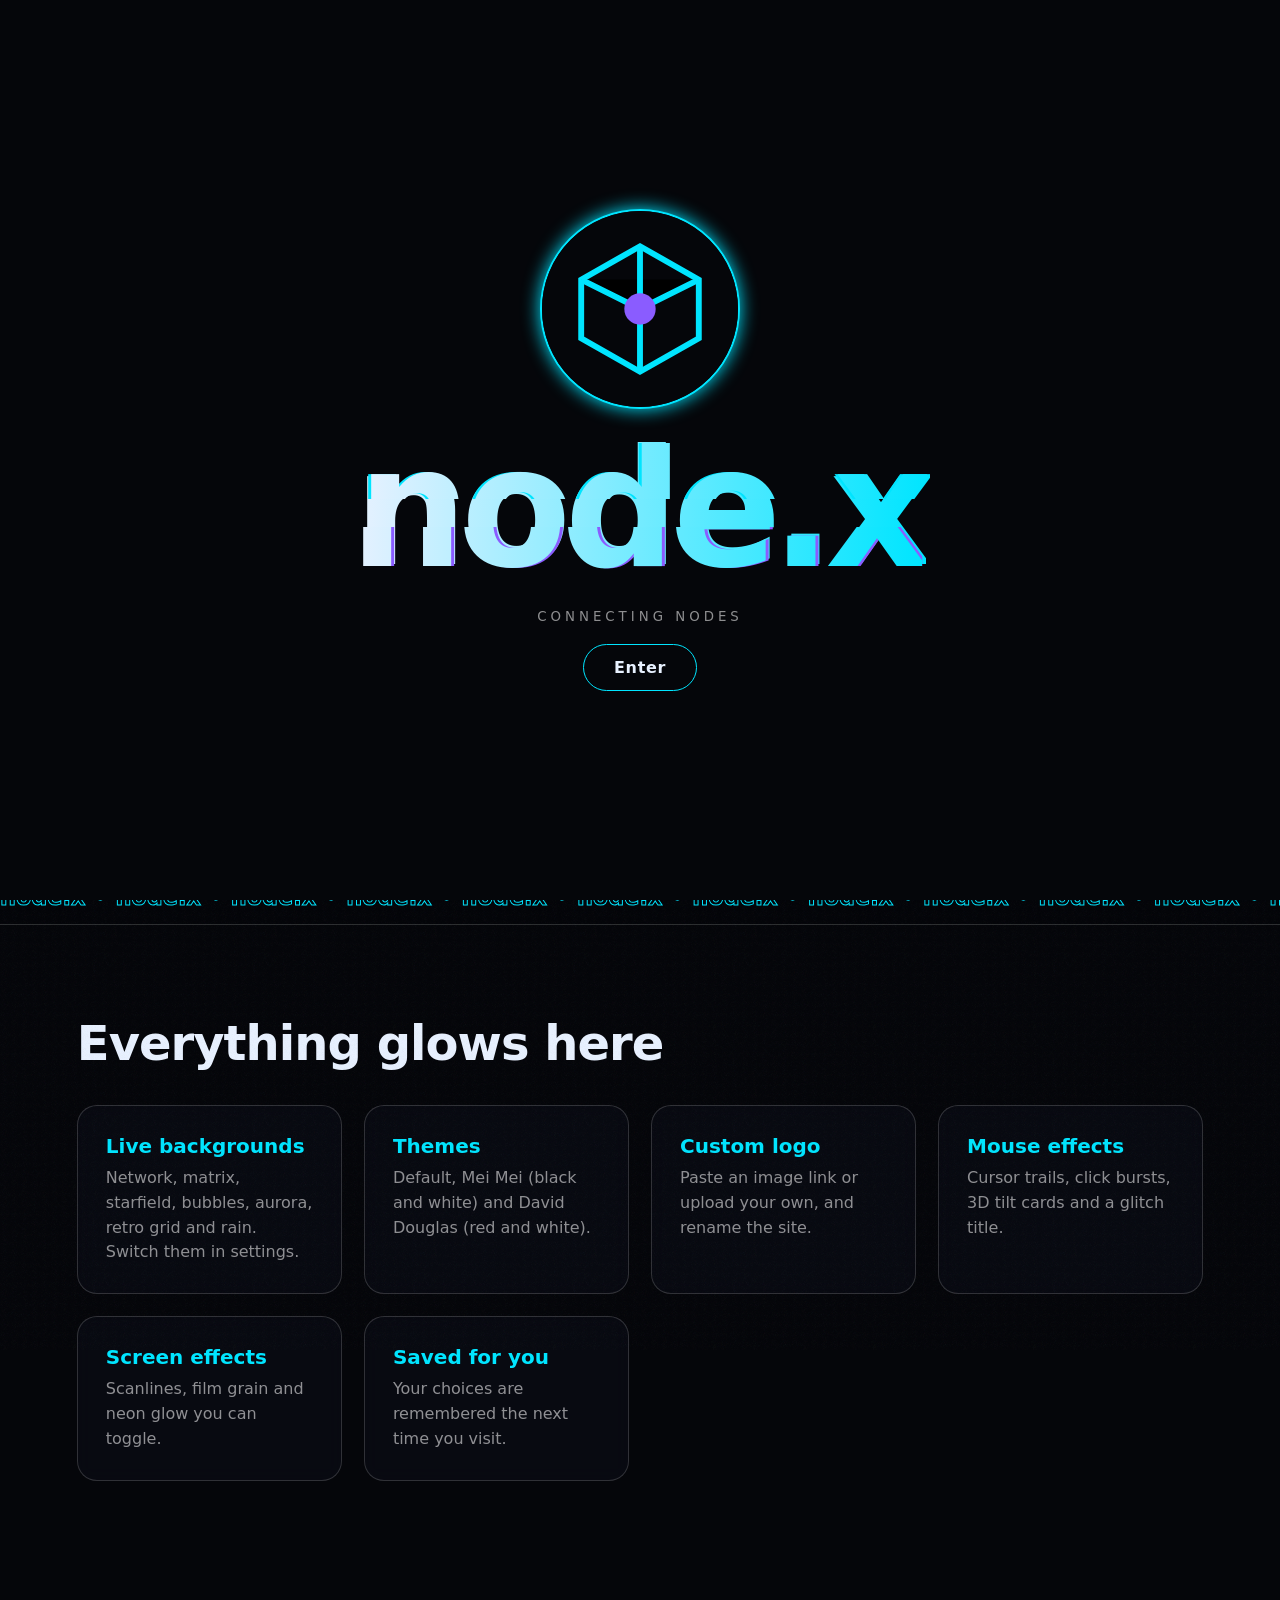
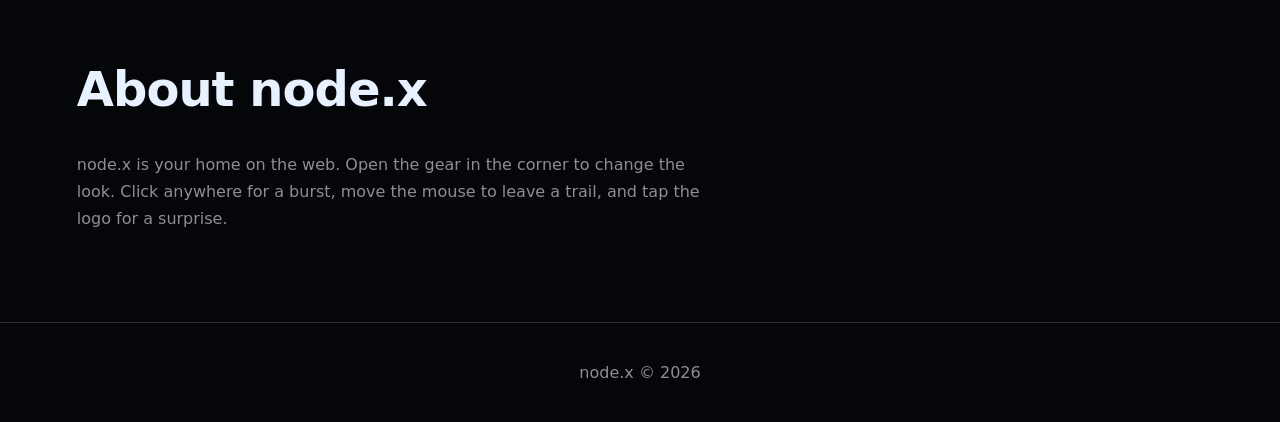
==== index.html @ 675b623e "Rename index (4).html to index.html" ====
<!DOCTYPE html>
<html lang="en">
<head>
<meta charset="utf-8">
<meta name="viewport" content="width=device-width, initial-scale=1">
<title>node.x</title>
<style>
:root{--bg:#05060a;--fg:#e8f1ff;--accent:#00e5ff;--acc2:#8a5cff;--muted:rgba(255,255,255,.55);--panel:rgba(10,12,20,.82);--line:rgba(255,255,255,.16)}
*{box-sizing:border-box;margin:0;padding:0}
html{scroll-behavior:smooth}
body{background:var(--bg);color:var(--fg);font-family:"Segoe UI",system-ui,-apple-system,Helvetica,Arial,sans-serif;min-height:100vh;overflow-x:hidden;transition:background .6s,color .6s}
#fx{position:fixed;inset:0;width:100%;height:100%;z-index:0;pointer-events:none}
body.scan::after{content:"";position:fixed;inset:0;z-index:60;pointer-events:none;background:repeating-linear-gradient(0deg,rgba(0,0,0,.28) 0 1px,transparent 1px 3px);animation:flick 4s steps(2) infinite}
@keyframes flick{50%{opacity:.7}}
body.grain::before{content:"";position:fixed;inset:-50%;z-index:59;pointer-events:none;opacity:.07;background-image:url("data:image/svg+xml,%3Csvg xmlns='http://www.w3.org/2000/svg' width='160' height='160'%3E%3Cfilter id='n'%3E%3CfeTurbulence baseFrequency='.9'/%3E%3C/filter%3E%3Crect width='160' height='160' filter='url(%23n)'/%3E%3C/svg%3E");animation:gr .6s steps(3) infinite}
@keyframes gr{33%{transform:translate(-3%,2%)}66%{transform:translate(2%,-3%)}}
main,header,footer{position:relative;z-index:2}
.logo{width:44px;height:44px;border-radius:50%;object-fit:cover;border:2px solid var(--accent);box-shadow:0 0 18px var(--accent);background:var(--bg)}
header{display:flex;align-items:center;justify-content:space-between;padding:16px 5vw;position:sticky;top:0;z-index:20;backdrop-filter:blur(12px);background:color-mix(in srgb,var(--bg) 60%,transparent);border-bottom:1px solid var(--line)}
.brand{display:flex;align-items:center;gap:12px;font-weight:800;font-size:1.3rem;letter-spacing:.02em}
nav{display:flex;gap:22px}
nav a{color:var(--muted);text-decoration:none;transition:color .2s,text-shadow .2s}
nav a:hover{color:var(--accent);text-shadow:0 0 12px var(--accent)}
.hero{min-height:88vh;display:flex;flex-direction:column;align-items:center;justify-content:center;text-align:center;padding:60px 6vw;gap:22px}
.hero .logo{width:150px;height:150px;animation:float 5s ease-in-out infinite,pulse 3s infinite}
@keyframes float{50%{transform:translateY(-16px) rotate(3deg)}}
@keyframes pulse{50%{box-shadow:0 0 60px var(--accent),0 0 120px var(--acc2)}}
h1.title{font-size:clamp(3rem,13vw,9rem);font-weight:900;letter-spacing:-.04em;line-height:1;background:linear-gradient(90deg,var(--fg),var(--accent),var(--acc2),var(--fg));background-size:300% 100%;-webkit-background-clip:text;background-clip:text;color:transparent;animation:shine 6s linear infinite;position:relative}
@keyframes shine{to{background-position:300% 0}}
body.glitch h1.title.g::before,body.glitch h1.title.g::after{content:attr(data-text);position:absolute;inset:0;background:inherit;-webkit-background-clip:text;background-clip:text;color:transparent}
body.glitch h1.title.g::before{transform:translate(4px,-2px);filter:drop-shadow(-3px 0 var(--accent));clip-path:inset(10% 0 55% 0)}
body.glitch h1.title.g::after{transform:translate(-4px,2px);filter:drop-shadow(3px 0 var(--acc2));clip-path:inset(60% 0 8% 0)}
.type{font-size:clamp(1rem,2.4vw,1.5rem);color:var(--muted);min-height:2em}
.type::after{content:"|";color:var(--accent);animation:blink 1s steps(2) infinite}
@keyframes blink{50%{opacity:0}}
.btn{cursor:pointer;border:1.5px solid var(--accent);background:transparent;color:var(--fg);padding:13px 30px;border-radius:99px;font:inherit;font-weight:700;letter-spacing:.04em;position:relative;overflow:hidden;transition:.25s}
.btn:hover{background:var(--accent);color:var(--bg);box-shadow:0 0 30px var(--accent);transform:scale(1.05)}
.btn:focus-visible,.gear:focus-visible,.tb:focus-visible{outline:3px solid var(--acc2);outline-offset:3px}
.marq{overflow:hidden;border-block:1px solid var(--line);padding:14px 0;white-space:nowrap;background:color-mix(in srgb,var(--bg) 55%,transparent)}
.marq div{display:inline-block;animation:mq 22s linear infinite;font-size:1.4rem;font-weight:800;color:transparent;-webkit-text-stroke:1px var(--accent)}
@keyframes mq{to{transform:translateX(-50%)}}
section{padding:90px 6vw}
h2{font-size:clamp(1.8rem,5vw,3rem);margin-bottom:34px;letter-spacing:-.02em}
.grid{display:grid;grid-template-columns:repeat(auto-fit,minmax(240px,1fr));gap:22px}
.card{padding:28px;border:1px solid var(--line);border-radius:20px;background:var(--panel);backdrop-filter:blur(8px);transition:transform .15s,border-color .3s,box-shadow .3s;transform-style:preserve-3d;position:relative}
.card:hover{border-color:var(--accent);box-shadow:0 0 34px color-mix(in srgb,var(--accent) 40%,transparent)}
.card b{display:block;font-size:1.25rem;margin-bottom:8px;color:var(--accent)}
.card p{color:var(--muted);line-height:1.55}
footer{padding:40px;text-align:center;color:var(--muted);border-top:1px solid var(--line)}
/* splash */
#splash{position:fixed;inset:0;z-index:100;display:flex;flex-direction:column;align-items:center;justify-content:center;gap:20px;background:var(--bg);transition:opacity .9s,transform .9s,filter .9s}
#splash.out{opacity:0;transform:scale(1.25);filter:blur(14px);pointer-events:none}
#splash .logo{width:min(200px,42vw);height:min(200px,42vw);animation:float 4s ease-in-out infinite,pulse 2.5s infinite}
#splash h1.title{font-size:clamp(3.4rem,16vw,10rem)}
#splash small{color:var(--muted);letter-spacing:.3em}
/* settings */
.gear{position:fixed;right:20px;bottom:20px;z-index:70;width:56px;height:56px;border-radius:50%;border:2px solid var(--accent);background:var(--panel);color:var(--accent);font-size:26px;cursor:pointer;box-shadow:0 0 20px var(--accent);transition:transform .5s}
.gear:hover{transform:rotate(180deg) scale(1.1)}
#panel{position:fixed;top:0;right:0;bottom:0;width:min(380px,100vw);z-index:80;background:var(--panel);backdrop-filter:blur(18px);border-left:1px solid var(--accent);padding:22px;overflow-y:auto;transform:translateX(105%);transition:transform .4s cubic-bezier(.2,.9,.2,1)}
#panel.open{transform:none}
#panel h3{margin:20px 0 10px;font-size:.95rem;color:var(--accent)}
#panel label{display:flex;justify-content:space-between;align-items:center;gap:10px;margin:9px 0;font-size:.92rem}
#panel input[type=text],#panel select{width:100%;padding:9px;border-radius:10px;border:1px solid var(--line);background:rgba(128,128,128,.18);color:var(--fg);font:inherit}
#panel select option{color:#000}
#panel input[type=range]{width:55%;accent-color:var(--accent)}
#panel input[type=color]{width:60px;height:34px;border:none;background:none;cursor:pointer}
.themes{display:grid;grid-template-columns:1fr;gap:8px}
.tb{cursor:pointer;padding:12px;border-radius:12px;border:1.5px solid var(--line);background:transparent;color:var(--fg);font:inherit;text-align:left;display:flex;gap:10px;align-items:center}
.tb.on{border-color:var(--accent);box-shadow:0 0 14px var(--accent)}
.tb i{width:26px;height:26px;border-radius:50%;border:2px solid var(--fg)}
.row{display:flex;gap:8px;margin-top:8px}
.row .btn{padding:9px 14px;font-size:.85rem;flex:1}
.close{float:right;background:none;border:none;color:var(--fg);font-size:26px;cursor:pointer}
.ripple{position:fixed;border:2px solid var(--accent);border-radius:50%;pointer-events:none;z-index:90;animation:rp .7s ease-out forwards}
@keyframes rp{from{width:0;height:0;opacity:1;transform:translate(0,0)}to{width:140px;height:140px;opacity:0;transform:translate(-70px,-70px)}}
@media (prefers-reduced-motion:reduce){*{animation-duration:.01s!important;animation-iteration-count:1!important}}
@media(max-width:640px){nav{display:none}}
</style>
</head>
<body class="glitch grain">
<canvas id="fx"></canvas>

<div id="splash">
  <img class="logo" alt="logo">
  <h1 class="title g" data-text="node.x">node.x</h1>
  <small>CONNECTING NODES</small>
  <button class="btn" id="enter">Enter</button>
</div>

<header>
  <div class="brand"><img class="logo" alt="logo"><span class="nm">node.x</span></div>
  <nav><a href="#home">Home</a><a href="#features">Features</a><a href="#about">About</a></nav>
</header>

<main id="home">
  <div class="hero">
    <img class="logo" alt="logo">
    <h1 class="title g" data-text="node.x">node.x</h1>
    <div class="type" id="type"></div>
    <button class="btn" onclick="document.getElementById('features').scrollIntoView()">Explore</button>
  </div>
  <div class="marq"><div id="mq"></div></div>
  <section id="features">
    <h2>Everything glows here</h2>
    <div class="grid">
      <div class="card"><b>Live backgrounds</b><p>Network, matrix, starfield, bubbles, aurora, retro grid and rain. Switch them in settings.</p></div>
      <div class="card"><b>Themes</b><p>Default, Mei Mei (black and white) and David Douglas (red and white).</p></div>
      <div class="card"><b>Custom logo</b><p>Paste an image link or upload your own, and rename the site.</p></div>
      <div class="card"><b>Mouse effects</b><p>Cursor trails, click bursts, 3D tilt cards and a glitch title.</p></div>
      <div class="card"><b>Screen effects</b><p>Scanlines, film grain and neon glow you can toggle.</p></div>
      <div class="card"><b>Saved for you</b><p>Your choices are remembered the next time you visit.</p></div>
    </div>
  </section>
  <section id="about">
    <h2>About node.x</h2>
    <p style="max-width:62ch;line-height:1.7;color:var(--muted)">node.x is your home on the web. Open the gear in the corner to change the look. Click anywhere for a burst, move the mouse to leave a trail, and tap the logo for a surprise.</p>
  </section>
</main>
<footer><span class="nm">node.x</span> &copy; 2026</footer>

<button class="gear" id="gear" aria-label="Settings">&#9881;</button>
<aside id="panel" aria-label="Settings">
  <button class="close" id="x" aria-label="Close">&times;</button>
  <h2 style="font-size:1.4rem;margin:0">Settings</h2>
  <h3>Theme</h3>
  <div class="themes" id="themes"></div>
  <h3>Background effect</h3>
  <select id="bg">
    <option value="network">Network nodes</option><option value="matrix">Matrix code</option>
    <option value="stars">Starfield warp</option><option value="bubbles">Bubbles</option>
    <option value="aurora">Aurora</option><option value="grid">Retro grid</option>
    <option value="rain">Rain</option><option value="none">None</option>
  </select>
  <label>Speed <input type="range" id="speed" min=".2" max="3" step=".1"></label>
  <label>Density <input type="range" id="density" min="20" max="200" step="5"></label>
  <h3>Colors</h3>
  <label>Accent color <input type="color" id="accent"></label>
  <h3>Effects</h3>
  <label>Cursor trail <input type="checkbox" id="trail"></label>
  <label>Click burst <input type="checkbox" id="burst"></label>
  <label>Glitch title <input type="checkbox" id="glitch"></label>
  <label>Scanlines <input type="checkbox" id="scan"></label>
  <label>Film grain <input type="checkbox" id="grain"></label>
  <label>3D card tilt <input type="checkbox" id="tilt"></label>
  <h3>Site name</h3>
  <input type="text" id="name" maxlength="20">
  <h3>Custom logo</h3>
  <input type="text" id="logoUrl" placeholder="Paste image link">
  <div class="row"><button class="btn" id="logoApply">Use link</button><button class="btn" id="logoFile">Upload</button><button class="btn" id="logoReset">Reset</button></div>
  <input type="file" id="file" accept="image/*" hidden>
  <div class="row" style="margin-top:22px"><button class="btn" id="reset">Reset everything</button></div>
</aside>

<script>
const $=s=>document.querySelector(s),$$=s=>[...document.querySelectorAll(s)];
const DEF="data:image/svg+xml,"+encodeURIComponent('<svg xmlns="http://www.w3.org/2000/svg" viewBox="0 0 100 100"><rect width="100" height="100" fill="#05060a"/><g stroke="#00e5ff" stroke-width="3"><path d="M50 18 80 35 80 65 50 82 20 65 20 35Z" fill="none"/><path d="M50 18V50M20 35 50 50 80 35M50 50V82"/></g><circle cx="50" cy="50" r="8" fill="#8a5cff"/></svg>');
const THEMES={
 node:{label:"node.x (default)",bg:"#05060a",fg:"#e8f1ff",accent:"#00e5ff",acc2:"#8a5cff",logo:DEF,name:"node.x",sw:"#00e5ff"},
 mei:{label:"Mei Mei theme",bg:"#000000",fg:"#ffffff",accent:"#ffffff",acc2:"#8c8c8c",logo:"https://tr.rbxcdn.com/180DAY-a175ab77fef306e1a567da03872fd10f/420/420/BackAccessory/Webp/noFilter",name:"node.x",sw:"#fff"},
 david:{label:"David Douglas",bg:"#8f0a1a",fg:"#ffffff",accent:"#ffffff",acc2:"#ff4d5e",logo:"https://cache.bsnsports.com/comp/sls/get/43/15387?f=jpg&sid=15387&ts=1749478020",name:"node.x",sw:"#d6122b"}
};
const D={theme:"node",bg:"network",speed:1,density:70,accent:"",trail:true,burst:true,glitch:true,scan:false,grain:true,tilt:true,name:"node.x",logo:""};
let S={...D};
try{Object.assign(S,JSON.parse(localStorage.getItem("nodex")||"{}"))}catch(e){}
const save=()=>{try{localStorage.setItem("nodex",JSON.stringify(S))}catch(e){}};

function apply(){
 const t=THEMES[S.theme]||THEMES.node,r=document.documentElement.style;
 r.setProperty("--bg",t.bg);r.setProperty("--fg",t.fg);
 r.setProperty("--accent",S.accent||t.accent);r.setProperty("--acc2",t.acc2);
 const src=S.logo||t.logo;
 $$(".logo").forEach(i=>{i.onerror=()=>{i.onerror=null;i.src=DEF};i.src=src});
 $$(".nm").forEach(n=>n.textContent=S.name);
 $$("h1.title").forEach(h=>{h.textContent=S.name;h.dataset.text=S.name});
 document.title=S.name;
 const b=document.body.classList;
 b.toggle("glitch",S.glitch);b.toggle("scan",S.scan);b.toggle("grain",S.grain);
 $$(".tb").forEach(x=>x.classList.toggle("on",x.dataset.t===S.theme));
 $("#bg").value=S.bg;$("#speed").value=S.speed;$("#density").value=S.density;
 $("#accent").value=S.accent||t.accent;
 ["trail","burst","glitch","scan","grain","tilt"].forEach(k=>$("#"+k).checked=S[k]);
 $("#name").value=S.name;
 $("#mq").textContent=(Array(12).fill(S.name+"  \u2022  ").join(""));
 colors();init();save();
}
// themes list
$("#themes").innerHTML=Object.entries(THEMES).map(([k,t])=>`<button class="tb" data-t="${k}"><i style="background:${t.sw}"></i>${t.label}</button>`).join("");
$$(".tb").forEach(b=>b.onclick=()=>{S.theme=b.dataset.t;S.accent="";S.logo="";S.name=THEMES[S.theme].name;apply()});
$("#bg").onchange=e=>{S.bg=e.target.value;apply()};
$("#speed").oninput=e=>{S.speed=+e.target.value;save()};
$("#density").oninput=e=>{S.density=+e.target.value;init();save()};
$("#accent").oninput=e=>{S.accent=e.target.value;apply()};
["trail","burst","glitch","scan","grain","tilt"].forEach(k=>$("#"+k).onchange=e=>{S[k]=e.target.checked;apply()});
$("#name").oninput=e=>{S.name=e.target.value||"node.x";apply()};
$("#logoApply").onclick=()=>{const v=$("#logoUrl").value.trim();if(v){S.logo=v;apply()}};
$("#logoReset").onclick=()=>{S.logo="";apply()};
$("#logoFile").onclick=()=>$("#file").click();
$("#file").onchange=e=>{const f=e.target.files[0];if(!f)return;const r=new FileReader();r.onload=()=>{S.logo=r.result;apply()};r.readAsDataURL(f)};
$("#reset").onclick=()=>{S={...D};apply()};
$("#gear").onclick=()=>$("#panel").classList.add("open");
$("#x").onclick=()=>$("#panel").classList.remove("open");
document.addEventListener("keydown",e=>{if(e.key==="Escape")$("#panel").classList.remove("open")});
$("#enter").onclick=()=>{$("#splash").classList.add("out");burst(innerWidth/2,innerHeight/2,70)};
$$(".hero .logo").forEach(l=>l.onclick=()=>burst(l.getBoundingClientRect().x+75,l.getBoundingClientRect().y+75,120));

// typing
const lines=["Welcome to the network.","Pick a theme. Change everything.","Built with a lot of effects."];
let li=0,ci=0,del=false;
(function ty(){const w=lines[li];$("#type").textContent=w.slice(0,ci);
 if(!del&&ci===w.length){del=true;return setTimeout(ty,1500)}
 if(del&&ci===0){del=false;li=(li+1)%lines.length}
 ci+=del?-1:1;setTimeout(ty,del?25:55)})();

// tilt
$$(".card").forEach(c=>{
 c.onmousemove=e=>{if(!S.tilt)return;const r=c.getBoundingClientRect(),x=(e.clientX-r.left)/r.width-.5,y=(e.clientY-r.top)/r.height-.5;c.style.transform=`perspective(700px) rotateY(${x*18}deg) rotateX(${-y*18}deg) scale(1.04)`};
 c.onmouseleave=()=>c.style.transform=""});

// canvas fx
const cv=$("#fx"),g=cv.getContext("2d");let W,H,P=[],C={},mx=-999,my=-999,trail=[],bits=[],t0=0;
function size(){W=cv.width=innerWidth;H=cv.height=innerHeight;init()}
addEventListener("resize",size);
function colors(){const s=getComputedStyle(document.documentElement);C={bg:s.getPropertyValue("--bg").trim(),fg:s.getPropertyValue("--fg").trim(),a:s.getPropertyValue("--accent").trim(),b:s.getPropertyValue("--acc2").trim()}}
function init(){
 const n=S.density,m=S.bg;P=[];
 if(m==="matrix"){const cols=Math.floor(W/16);for(let i=0;i<cols;i++)P.push({x:i*16,y:Math.random()*H,v:2+Math.random()*4})}
 else if(m==="aurora"){for(let i=0;i<5;i++)P.push({x:Math.random()*W,y:Math.random()*H,r:200+Math.random()*250,p:Math.random()*6,c:i%2})}
 else if(m==="stars"){for(let i=0;i<n*4;i++)P.push({x:(Math.random()-.5)*W,y:(Math.random()-.5)*H,z:Math.random()*W})}
 else if(m!=="grid"&&m!=="none"){for(let i=0;i<(m==="rain"?n*2:n);i++)P.push({x:Math.random()*W,y:Math.random()*H,vx:(Math.random()-.5),vy:(Math.random()-.5),r:m==="bubbles"?4+Math.random()*22:1.5+Math.random()*2,l:6+Math.random()*14})}
}
function burst(x,y,n=40){
 if(!S.burst&&n<100&&arguments.length<3)return;
 const d=document.createElement("div");d.className="ripple";d.style.left=x+"px";d.style.top=y+"px";document.body.appendChild(d);setTimeout(()=>d.remove(),800);
 for(let i=0;i<n;i++){const a=Math.random()*6.283,s=1+Math.random()*6;bits.push({x,y,vx:Math.cos(a)*s,vy:Math.sin(a)*s,life:1,c:Math.random()<.5?C.a:C.b})}
}
addEventListener("click",e=>{if(S.burst&&!e.target.closest("#panel,.gear,#splash"))burst(e.clientX,e.clientY)});
addEventListener("mousemove",e=>{mx=e.clientX;my=e.clientY;if(S.trail)trail.push({x:mx,y:my,l:1})});
addEventListener("touchmove",e=>{const t=e.touches[0];mx=t.clientX;my=t.clientY;if(S.trail)trail.push({x:mx,y:my,l:1})},{passive:true});

function frame(t){
 requestAnimationFrame(frame);const sp=S.speed,m=S.bg;t0=t*.001*sp;
 g.globalCompositeOperation="source-over";
 g.fillStyle=C.bg+(m==="matrix"||m==="rain"?"33":"55");
 if(m==="matrix"||m==="rain")g.fillStyle=C.bg+"26";
 g.fillRect(0,0,W,H);
 g.fillStyle=C.a;g.strokeStyle=C.a;
 if(m==="network"){
  for(const p of P){p.x+=p.vx*sp;p.y+=p.vy*sp;if(p.x<0||p.x>W)p.vx*=-1;if(p.y<0||p.y>H)p.vy*=-1;
   const dx=mx-p.x,dy=my-p.y,d=Math.hypot(dx,dy);if(d<160){p.x+=dx*.01;p.y+=dy*.01;g.globalAlpha=1-d/160;g.beginPath();g.moveTo(p.x,p.y);g.lineTo(mx,my);g.stroke()}
   g.globalAlpha=.9;g.beginPath();g.arc(p.x,p.y,p.r,0,6.3);g.fill()}
  g.globalAlpha=.25;
  for(let i=0;i<P.length;i++)for(let j=i+1;j<P.length;j++){const d=Math.hypot(P[i].x-P[j].x,P[i].y-P[j].y);if(d<120){g.globalAlpha=.3*(1-d/120);g.beginPath();g.moveTo(P[i].x,P[i].y);g.lineTo(P[j].x,P[j].y);g.stroke()}}
 }else if(m==="matrix"){
  g.font="15px monospace";
  for(const p of P){g.fillStyle=Math.random()<.04?C.fg:C.a;g.globalAlpha=1;g.fillText(String.fromCharCode(0x30A0+Math.random()*80|0),p.x,p.y);p.y+=p.v*sp*2;if(p.y>H+20&&Math.random()>.97)p.y=0;if(p.y>H+200)p.y=0}
 }else if(m==="stars"){
  g.globalAlpha=1;
  for(const p of P){p.z-=6*sp;if(p.z<=1){p.z=W;p.x=(Math.random()-.5)*W;p.y=(Math.random()-.5)*H}
   const k=W/p.z,x=p.x*k+W/2,y=p.y*k+H/2,r=Math.max(.3,(1-p.z/W)*3);g.fillStyle=r>2?C.a:C.fg;g.beginPath();g.arc(x,y,r,0,6.3);g.fill()}
 }else if(m==="bubbles"){
  for(const p of P){p.y-=(.3+p.r*.04)*sp;p.x+=Math.sin(t*.001+p.r)*.4;if(p.y<-40){p.y=H+40;p.x=Math.random()*W}
   const d=Math.hypot(mx-p.x,my-p.y);if(d<p.r+8){p.y=H+40;burst(p.x,p.y,8)}
   g.globalAlpha=.55;g.lineWidth=2;g.beginPath();g.arc(p.x,p.y,p.r,0,6.3);g.stroke();g.globalAlpha=.12;g.fill()}
  g.lineWidth=1;
 }else if(m==="aurora"){
  g.globalCompositeOperation="lighter";
  for(const p of P){const x=p.x+Math.sin(t0+p.p)*160,y=p.y+Math.cos(t0*.8+p.p)*110,gr=g.createRadialGradient(x,y,0,x,y,p.r);const c=p.c?C.b:C.a;gr.addColorStop(0,c+"66");gr.addColorStop(1,c+"00");g.fillStyle=gr;g.globalAlpha=1;g.fillRect(0,0,W,H)}
 }else if(m==="grid"){
  g.globalAlpha=.7;const hz=H*.45;g.lineWidth=1;
  for(let i=-20;i<=20;i++){g.beginPath();g.moveTo(W/2+i*20,hz);g.lineTo(W/2+i*W*.14,H);g.stroke()}
  const o=(t0*.5)%1;for(let i=0;i<14;i++){const k=Math.pow((i+o)/14,2.2),y=hz+(H-hz)*k;g.globalAlpha=.2+k*.6;g.beginPath();g.moveTo(0,y);g.lineTo(W,y);g.stroke()}
  g.fillStyle=C.b;g.globalAlpha=.5;g.beginPath();g.arc(W/2,hz,Math.min(W,H)*.14,Math.PI,0);g.fill();
 }else if(m==="rain"){
  for(const p of P){p.y+=(8+p.l)*sp;p.x-=1.5*sp;if(p.y>H){p.y=-20;p.x=Math.random()*W}g.globalAlpha=.55;g.beginPath();g.moveTo(p.x,p.y);g.lineTo(p.x+2,p.y-p.l*1.6);g.stroke()}
 }
 // burst particles
 g.globalAlpha=1;
 for(let i=bits.length-1;i>=0;i--){const b=bits[i];b.x+=b.vx;b.y+=b.vy;b.vy+=.08;b.life-=.02;if(b.life<=0){bits.splice(i,1);continue}g.globalAlpha=b.life;g.fillStyle=b.c;g.fillRect(b.x,b.y,4,4)}
 // cursor trail
 for(let i=trail.length-1;i>=0;i--){const q=trail[i];q.l-=.04;if(q.l<=0){trail.splice(i,1);continue}g.globalAlpha=q.l;g.fillStyle=i%2?C.a:C.b;g.beginPath();g.arc(q.x,q.y,10*q.l,0,6.3);g.fill()}
 g.globalAlpha=1;
}
colors();size();apply();requestAnimationFrame(frame);
</script>
</body>
</html>
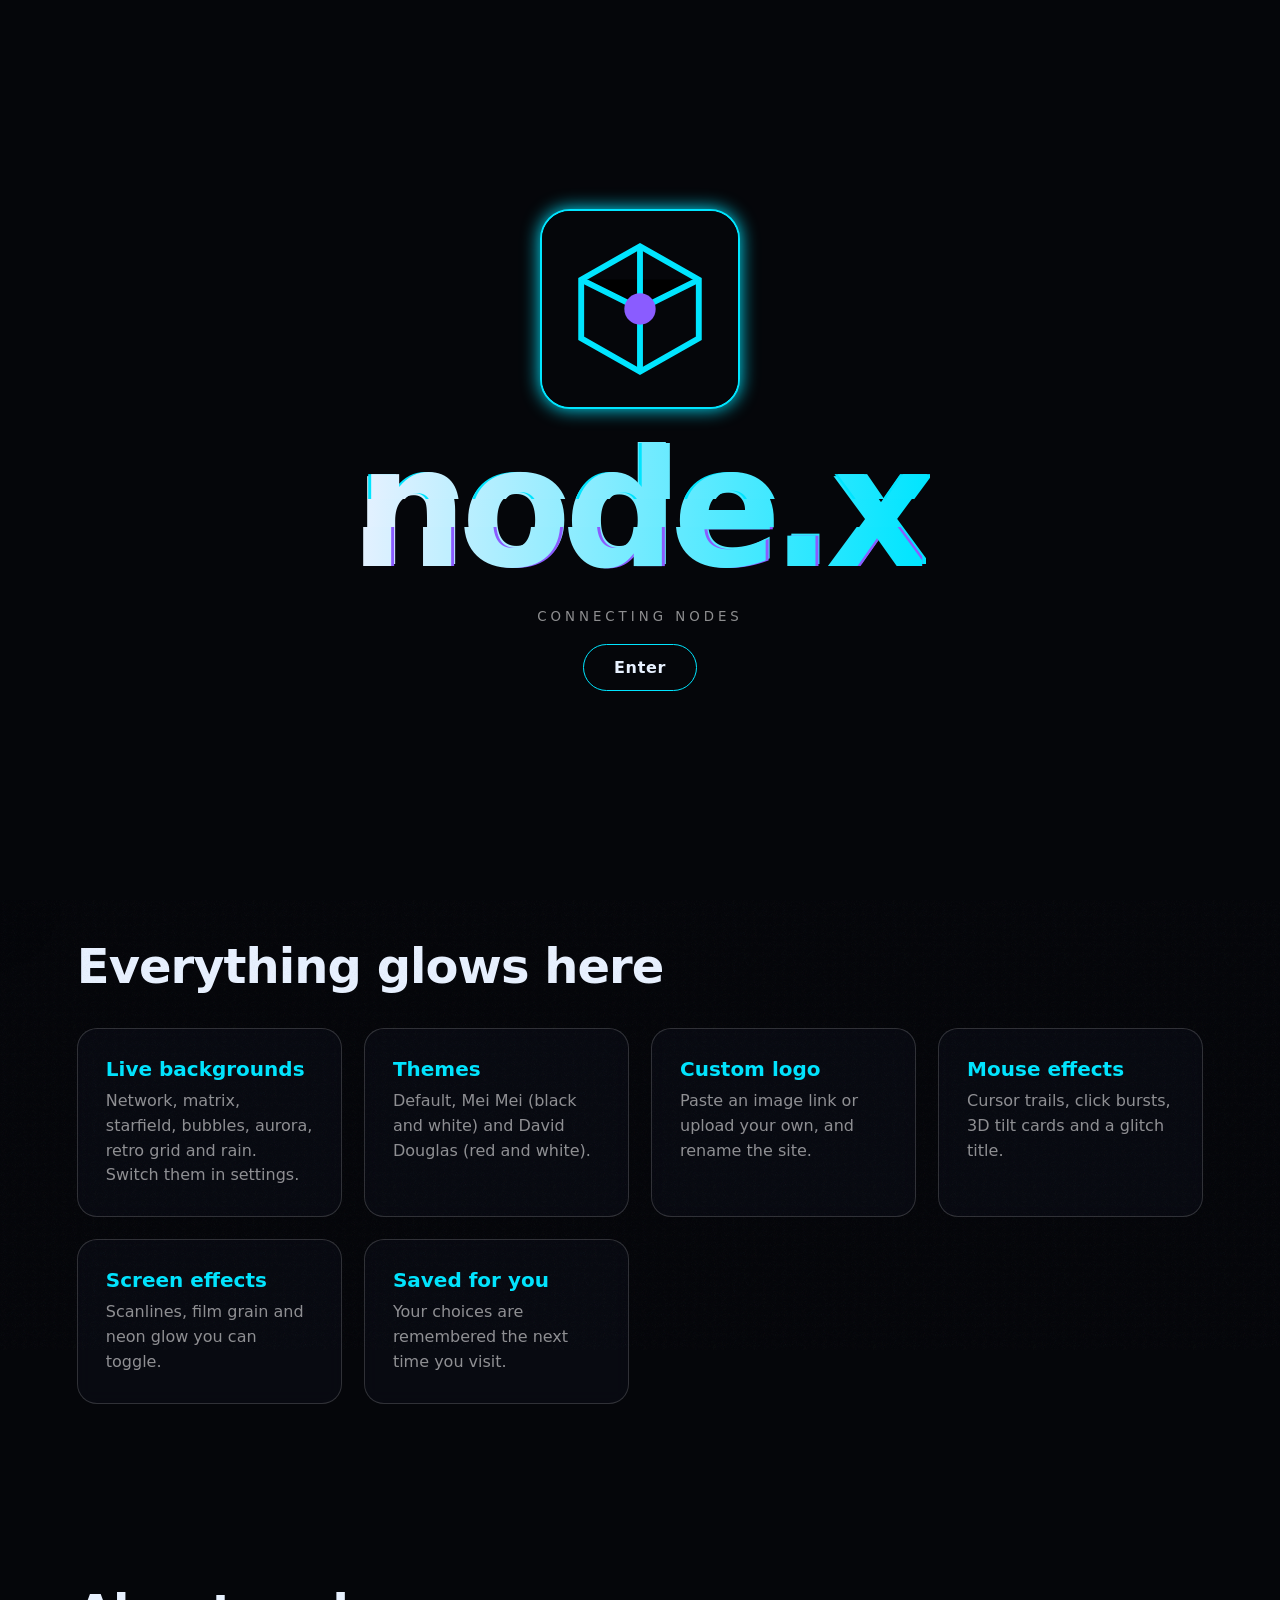
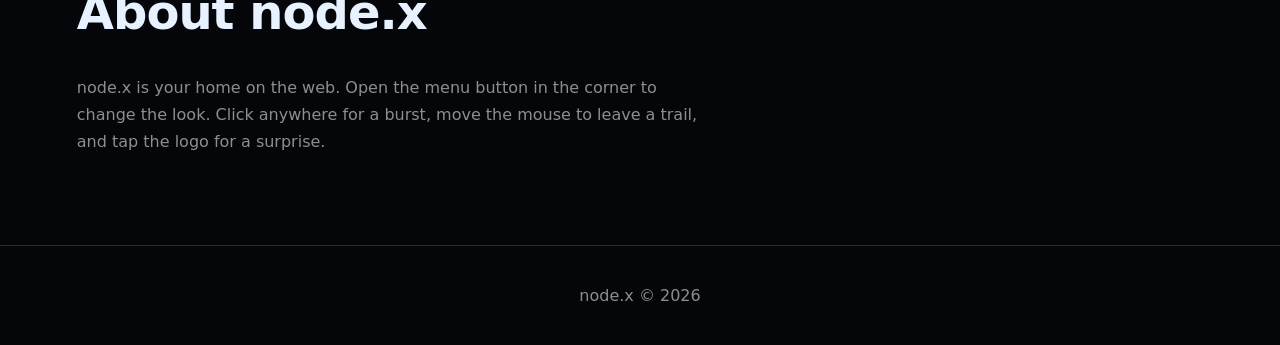
==== commit 2912eed9: "Rename index (5).html to index.html" ====
--- a/index.html
+++ b/index.html
@@ -15,14 +15,14 @@
 body.grain::before{content:"";position:fixed;inset:-50%;z-index:59;pointer-events:none;opacity:.07;background-image:url("data:image/svg+xml,%3Csvg xmlns='http://www.w3.org/2000/svg' width='160' height='160'%3E%3Cfilter id='n'%3E%3CfeTurbulence baseFrequency='.9'/%3E%3C/filter%3E%3Crect width='160' height='160' filter='url(%23n)'/%3E%3C/svg%3E");animation:gr .6s steps(3) infinite}
 @keyframes gr{33%{transform:translate(-3%,2%)}66%{transform:translate(2%,-3%)}}
 main,header,footer{position:relative;z-index:2}
-.logo{width:44px;height:44px;border-radius:50%;object-fit:cover;border:2px solid var(--accent);box-shadow:0 0 18px var(--accent);background:var(--bg)}
+.logo{width:44px;height:44px;border-radius:12px;object-fit:contain;border:2px solid var(--accent);box-shadow:0 0 18px var(--accent);background:var(--bg)}
 header{display:flex;align-items:center;justify-content:space-between;padding:16px 5vw;position:sticky;top:0;z-index:20;backdrop-filter:blur(12px);background:color-mix(in srgb,var(--bg) 60%,transparent);border-bottom:1px solid var(--line)}
 .brand{display:flex;align-items:center;gap:12px;font-weight:800;font-size:1.3rem;letter-spacing:.02em}
 nav{display:flex;gap:22px}
 nav a{color:var(--muted);text-decoration:none;transition:color .2s,text-shadow .2s}
 nav a:hover{color:var(--accent);text-shadow:0 0 12px var(--accent)}
 .hero{min-height:88vh;display:flex;flex-direction:column;align-items:center;justify-content:center;text-align:center;padding:60px 6vw;gap:22px}
-.hero .logo{width:150px;height:150px;animation:float 5s ease-in-out infinite,pulse 3s infinite}
+.hero .logo{width:150px;height:150px;border-radius:26px;animation:float 5s ease-in-out infinite,pulse 3s infinite}
 @keyframes float{50%{transform:translateY(-16px) rotate(3deg)}}
 @keyframes pulse{50%{box-shadow:0 0 60px var(--accent),0 0 120px var(--acc2)}}
 h1.title{font-size:clamp(3rem,13vw,9rem);font-weight:900;letter-spacing:-.04em;line-height:1;background:linear-gradient(90deg,var(--fg),var(--accent),var(--acc2),var(--fg));background-size:300% 100%;-webkit-background-clip:text;background-clip:text;color:transparent;animation:shine 6s linear infinite;position:relative}
@@ -35,7 +35,7 @@
 @keyframes blink{50%{opacity:0}}
 .btn{cursor:pointer;border:1.5px solid var(--accent);background:transparent;color:var(--fg);padding:13px 30px;border-radius:99px;font:inherit;font-weight:700;letter-spacing:.04em;position:relative;overflow:hidden;transition:.25s}
 .btn:hover{background:var(--accent);color:var(--bg);box-shadow:0 0 30px var(--accent);transform:scale(1.05)}
-.btn:focus-visible,.gear:focus-visible,.tb:focus-visible{outline:3px solid var(--acc2);outline-offset:3px}
+.btn:focus-visible,#tog:focus-visible,.tb:focus-visible,.nl:focus-visible,.ah:focus-visible{outline:3px solid var(--acc2);outline-offset:3px}
 .marq{overflow:hidden;border-block:1px solid var(--line);padding:14px 0;white-space:nowrap;background:color-mix(in srgb,var(--bg) 55%,transparent)}
 .marq div{display:inline-block;animation:mq 22s linear infinite;font-size:1.4rem;font-weight:800;color:transparent;-webkit-text-stroke:1px var(--accent)}
 @keyframes mq{to{transform:translateX(-50%)}}
@@ -47,23 +47,60 @@
 .card b{display:block;font-size:1.25rem;margin-bottom:8px;color:var(--accent)}
 .card p{color:var(--muted);line-height:1.55}
 footer{padding:40px;text-align:center;color:var(--muted);border-top:1px solid var(--line)}
+
+/* sidebar */
+:root{--sw:min(320px,86vw)}
+main,footer{transition:margin-left .6s cubic-bezier(.2,.9,.2,1)}
+@media(min-width:900px){body.so main,body.so footer{margin-left:var(--sw)}}
+#side{position:fixed;top:0;left:0;bottom:0;width:var(--sw);z-index:70;background:var(--panel);backdrop-filter:blur(20px);transform:translateX(-104%);transition:transform .65s cubic-bezier(.2,.9,.2,1);box-shadow:0 0 60px rgba(0,0,0,.5)}
+body.so #side{transform:none}
+#sc{height:100%;overflow-y:auto;padding:76px 16px 30px}
+#sc>*{opacity:0;transform:translateX(-30px);transition:opacity .5s,transform .5s}
+body.so #sc>*{opacity:1;transform:none}
+#edge{position:absolute;right:0;top:0;bottom:0;width:3px;background:linear-gradient(var(--accent),var(--accent)) no-repeat;background-size:100% 30%;animation:edge 3s ease-in-out infinite;box-shadow:0 0 14px var(--accent);opacity:.9}
+@keyframes edge{0%{background-position:0 -40%}100%{background-position:0 140%}}
+#side::before{content:"";position:absolute;inset:0;pointer-events:none;background:radial-gradient(circle at 0 0,color-mix(in srgb,var(--accent) 22%,transparent),transparent 60%);animation:glow 6s ease-in-out infinite alternate}
+@keyframes glow{to{background:radial-gradient(circle at 0 100%,color-mix(in srgb,var(--acc2) 26%,transparent),transparent 60%)}}
+#tog{position:fixed;top:16px;left:16px;z-index:75;width:48px;height:48px;border-radius:14px;border:1.5px solid var(--accent);background:var(--panel);backdrop-filter:blur(10px);cursor:pointer;box-shadow:0 0 18px color-mix(in srgb,var(--accent) 60%,transparent);transition:left .65s cubic-bezier(.2,.9,.2,1),transform .2s}
+body.so #tog{left:calc(var(--sw) - 64px);box-shadow:none}
+#tog:hover{transform:scale(1.1) rotate(-4deg)}
+#tog i{position:absolute;left:12px;right:12px;height:2.5px;border-radius:2px;background:var(--accent);transition:.4s cubic-bezier(.2,.9,.2,1)}
+#tog i:nth-child(1){top:15px}#tog i:nth-child(2){top:22px}#tog i:nth-child(3){top:29px}
+body.so #tog i:nth-child(1){top:22px;transform:rotate(45deg)}
+body.so #tog i:nth-child(2){opacity:0;transform:scaleX(0)}
+body.so #tog i:nth-child(3){top:22px;transform:rotate(-45deg)}
+.sb{display:flex;align-items:center;gap:12px;font-weight:800;font-size:1.35rem;margin-bottom:22px}
+#nav{position:relative;display:flex;flex-direction:column;gap:4px}
+#pill{position:absolute;left:0;right:0;border-radius:12px;background:color-mix(in srgb,var(--accent) 22%,transparent);border-left:3px solid var(--accent);transition:top .45s cubic-bezier(.2,.9,.2,1),height .3s;pointer-events:none}
+.nl{position:relative;padding:12px 16px;border-radius:12px;color:var(--fg);text-decoration:none;font-weight:600;transition:transform .25s,color .25s,letter-spacing .25s}
+.nl:hover{transform:translateX(8px);color:var(--accent);letter-spacing:.04em}
+.acc{border:1px solid var(--line);border-radius:14px;margin:10px 0;overflow:hidden;transition:border-color .3s,box-shadow .3s}
+.acc.open{border-color:var(--accent);box-shadow:0 0 18px color-mix(in srgb,var(--accent) 30%,transparent)}
+.ah{width:100%;display:flex;justify-content:space-between;align-items:center;padding:13px 14px;background:none;border:none;color:var(--fg);font:inherit;font-weight:700;cursor:pointer}
+.ah::after{content:"\25BE";color:var(--accent);transition:transform .4s}
+.acc.open .ah::after{transform:rotate(180deg)}
+.ab{display:grid;grid-template-rows:0fr;transition:grid-template-rows .5s cubic-bezier(.2,.9,.2,1)}
+.acc.open .ab{grid-template-rows:1fr}
+.ab>div{overflow:hidden;padding:0 14px;transition:padding .5s}
+.acc.open .ab>div{padding:2px 14px 14px}
+.ab>div>*{opacity:0;transform:translateY(10px);transition:.4s}
+.acc.open .ab>div>*{opacity:1;transform:none}
+.acc.open .ab>div>*:nth-child(2){transition-delay:.06s}.acc.open .ab>div>*:nth-child(3){transition-delay:.12s}.acc.open .ab>div>*:nth-child(4){transition-delay:.18s}.acc.open .ab>div>*:nth-child(5){transition-delay:.24s}.acc.open .ab>div>*:nth-child(6){transition-delay:.3s}
+#veil{position:fixed;inset:0;z-index:65;background:rgba(0,0,0,.5);opacity:0;pointer-events:none;transition:opacity .4s}
+@media(max-width:899px){body.so #veil{opacity:1;pointer-events:auto}}
 /* splash */
 #splash{position:fixed;inset:0;z-index:100;display:flex;flex-direction:column;align-items:center;justify-content:center;gap:20px;background:var(--bg);transition:opacity .9s,transform .9s,filter .9s}
 #splash.out{opacity:0;transform:scale(1.25);filter:blur(14px);pointer-events:none}
-#splash .logo{width:min(200px,42vw);height:min(200px,42vw);animation:float 4s ease-in-out infinite,pulse 2.5s infinite}
+#splash .logo{width:min(200px,42vw);height:min(200px,42vw);border-radius:30px;animation:float 4s ease-in-out infinite,pulse 2.5s infinite}
 #splash h1.title{font-size:clamp(3.4rem,16vw,10rem)}
 #splash small{color:var(--muted);letter-spacing:.3em}
 /* settings */
-.gear{position:fixed;right:20px;bottom:20px;z-index:70;width:56px;height:56px;border-radius:50%;border:2px solid var(--accent);background:var(--panel);color:var(--accent);font-size:26px;cursor:pointer;box-shadow:0 0 20px var(--accent);transition:transform .5s}
-.gear:hover{transform:rotate(180deg) scale(1.1)}
-#panel{position:fixed;top:0;right:0;bottom:0;width:min(380px,100vw);z-index:80;background:var(--panel);backdrop-filter:blur(18px);border-left:1px solid var(--accent);padding:22px;overflow-y:auto;transform:translateX(105%);transition:transform .4s cubic-bezier(.2,.9,.2,1)}
-#panel.open{transform:none}
-#panel h3{margin:20px 0 10px;font-size:.95rem;color:var(--accent)}
-#panel label{display:flex;justify-content:space-between;align-items:center;gap:10px;margin:9px 0;font-size:.92rem}
-#panel input[type=text],#panel select{width:100%;padding:9px;border-radius:10px;border:1px solid var(--line);background:rgba(128,128,128,.18);color:var(--fg);font:inherit}
-#panel select option{color:#000}
-#panel input[type=range]{width:55%;accent-color:var(--accent)}
-#panel input[type=color]{width:60px;height:34px;border:none;background:none;cursor:pointer}
+#side h3{margin:20px 0 10px;font-size:.95rem;color:var(--accent)}
+#side label{display:flex;justify-content:space-between;align-items:center;gap:10px;margin:9px 0;font-size:.92rem}
+#side input[type=text],#side select{width:100%;padding:9px;border-radius:10px;border:1px solid var(--line);background:rgba(128,128,128,.18);color:var(--fg);font:inherit}
+#side select option{color:#000}
+#side input[type=range]{width:55%;accent-color:var(--accent)}
+#side input[type=color]{width:60px;height:34px;border:none;background:none;cursor:pointer}
 .themes{display:grid;grid-template-columns:1fr;gap:8px}
 .tb{cursor:pointer;padding:12px;border-radius:12px;border:1.5px solid var(--line);background:transparent;color:var(--fg);font:inherit;text-align:left;display:flex;gap:10px;align-items:center}
 .tb.on{border-color:var(--accent);box-shadow:0 0 14px var(--accent)}
@@ -74,7 +111,7 @@
 .ripple{position:fixed;border:2px solid var(--accent);border-radius:50%;pointer-events:none;z-index:90;animation:rp .7s ease-out forwards}
 @keyframes rp{from{width:0;height:0;opacity:1;transform:translate(0,0)}to{width:140px;height:140px;opacity:0;transform:translate(-70px,-70px)}}
 @media (prefers-reduced-motion:reduce){*{animation-duration:.01s!important;animation-iteration-count:1!important}}
-@media(max-width:640px){nav{display:none}}
+
 </style>
 </head>
 <body class="glitch grain">
@@ -87,10 +124,6 @@
   <button class="btn" id="enter">Enter</button>
 </div>
 
-<header>
-  <div class="brand"><img class="logo" alt="logo"><span class="nm">node.x</span></div>
-  <nav><a href="#home">Home</a><a href="#features">Features</a><a href="#about">About</a></nav>
-</header>
 
 <main id="home">
   <div class="hero">
@@ -113,42 +146,52 @@
   </section>
   <section id="about">
     <h2>About node.x</h2>
-    <p style="max-width:62ch;line-height:1.7;color:var(--muted)">node.x is your home on the web. Open the gear in the corner to change the look. Click anywhere for a burst, move the mouse to leave a trail, and tap the logo for a surprise.</p>
+    <p style="max-width:62ch;line-height:1.7;color:var(--muted)">node.x is your home on the web. Open the menu button in the corner to change the look. Click anywhere for a burst, move the mouse to leave a trail, and tap the logo for a surprise.</p>
   </section>
 </main>
 <footer><span class="nm">node.x</span> &copy; 2026</footer>
 
-<button class="gear" id="gear" aria-label="Settings">&#9881;</button>
-<aside id="panel" aria-label="Settings">
-  <button class="close" id="x" aria-label="Close">&times;</button>
-  <h2 style="font-size:1.4rem;margin:0">Settings</h2>
-  <h3>Theme</h3>
-  <div class="themes" id="themes"></div>
-  <h3>Background effect</h3>
-  <select id="bg">
+<button id="tog" aria-label="Toggle menu"><i></i><i></i><i></i></button>
+<div id="veil"></div>
+<aside id="side" aria-label="Menu">
+ <div id="sc">
+  <div class="sb"><img class="logo" alt="logo"><span class="nm">node.x</span></div>
+  <nav id="nav"><i id="pill"></i>
+   <a class="nl" href="#home">Home</a><a class="nl" href="#features">Features</a><a class="nl" href="#about">About</a>
+  </nav>
+  <div class="acc open"><button class="ah">Theme</button><div class="ab"><div>
+   <div class="themes" id="themes"></div>
+  </div></div></div>
+  <div class="acc"><button class="ah">Background</button><div class="ab"><div>
+   <select id="bg">
     <option value="network">Network nodes</option><option value="matrix">Matrix code</option>
     <option value="stars">Starfield warp</option><option value="bubbles">Bubbles</option>
     <option value="aurora">Aurora</option><option value="grid">Retro grid</option>
     <option value="rain">Rain</option><option value="none">None</option>
-  </select>
-  <label>Speed <input type="range" id="speed" min=".2" max="3" step=".1"></label>
-  <label>Density <input type="range" id="density" min="20" max="200" step="5"></label>
-  <h3>Colors</h3>
-  <label>Accent color <input type="color" id="accent"></label>
-  <h3>Effects</h3>
-  <label>Cursor trail <input type="checkbox" id="trail"></label>
-  <label>Click burst <input type="checkbox" id="burst"></label>
-  <label>Glitch title <input type="checkbox" id="glitch"></label>
-  <label>Scanlines <input type="checkbox" id="scan"></label>
-  <label>Film grain <input type="checkbox" id="grain"></label>
-  <label>3D card tilt <input type="checkbox" id="tilt"></label>
-  <h3>Site name</h3>
-  <input type="text" id="name" maxlength="20">
-  <h3>Custom logo</h3>
-  <input type="text" id="logoUrl" placeholder="Paste image link">
-  <div class="row"><button class="btn" id="logoApply">Use link</button><button class="btn" id="logoFile">Upload</button><button class="btn" id="logoReset">Reset</button></div>
-  <input type="file" id="file" accept="image/*" hidden>
-  <div class="row" style="margin-top:22px"><button class="btn" id="reset">Reset everything</button></div>
+   </select>
+   <label>Speed <input type="range" id="speed" min=".2" max="3" step=".1"></label>
+   <label>Density <input type="range" id="density" min="20" max="200" step="5"></label>
+  </div></div></div>
+  <div class="acc"><button class="ah">Colors</button><div class="ab"><div>
+   <label>Accent color <input type="color" id="accent"></label>
+  </div></div></div>
+  <div class="acc"><button class="ah">Effects</button><div class="ab"><div>
+   <label>Cursor trail <input type="checkbox" id="trail"></label>
+   <label>Click burst <input type="checkbox" id="burst"></label>
+   <label>Glitch title <input type="checkbox" id="glitch"></label>
+   <label>Scanlines <input type="checkbox" id="scan"></label>
+   <label>Film grain <input type="checkbox" id="grain"></label>
+   <label>3D card tilt <input type="checkbox" id="tilt"></label>
+  </div></div></div>
+  <div class="acc"><button class="ah">Name and logo</button><div class="ab"><div>
+   <input type="text" id="name" maxlength="20">
+   <input type="text" id="logoUrl" placeholder="Paste image link" style="margin-top:8px">
+   <div class="row"><button class="btn" id="logoApply">Use link</button><button class="btn" id="logoFile">Upload</button><button class="btn" id="logoReset">Reset</button></div>
+   <input type="file" id="file" accept="image/*" hidden>
+  </div></div></div>
+  <div class="row"><button class="btn" id="reset">Reset everything</button></div>
+ </div>
+ <i id="edge"></i>
 </aside>
 
 <script>
@@ -197,10 +240,16 @@
 $("#logoFile").onclick=()=>$("#file").click();
 $("#file").onchange=e=>{const f=e.target.files[0];if(!f)return;const r=new FileReader();r.onload=()=>{S.logo=r.result;apply()};r.readAsDataURL(f)};
 $("#reset").onclick=()=>{S={...D};apply()};
-$("#gear").onclick=()=>$("#panel").classList.add("open");
-$("#x").onclick=()=>$("#panel").classList.remove("open");
-document.addEventListener("keydown",e=>{if(e.key==="Escape")$("#panel").classList.remove("open")});
-$("#enter").onclick=()=>{$("#splash").classList.add("out");burst(innerWidth/2,innerHeight/2,70)};
+const B=document.body.classList;
+$("#tog").onclick=()=>B.toggle("so");$("#veil").onclick=()=>B.remove("so");
+document.addEventListener("keydown",e=>{if(e.key==="Escape")B.remove("so")});
+$$("#sc>*").forEach((e,i)=>e.style.transitionDelay=(.2+i*.07)+"s");
+$$(".ah").forEach(h=>h.onclick=()=>{const a=h.parentNode,o=a.classList.contains("open");$$(".acc").forEach(x=>x.classList.remove("open"));if(!o)a.classList.add("open")});
+function pill(){const L=$$(".nl"),y=scrollY+innerHeight*.35;let c=L[0];L.forEach(l=>{const t=$(l.getAttribute("href"));if(t&&t.offsetTop<=y)c=l});
+ const p=$("#pill");p.style.top=c.offsetTop+"px";p.style.height=c.offsetHeight+"px"}
+addEventListener("scroll",pill);addEventListener("resize",pill);setTimeout(pill,900);
+$$(".nl").forEach(l=>l.onclick=()=>{if(innerWidth<900)B.remove("so")});
+$("#enter").onclick=()=>{$("#splash").classList.add("out");setTimeout(()=>{if(innerWidth>=900)document.body.classList.add("so");setTimeout(pill,700)},400);burst(innerWidth/2,innerHeight/2,70)};
 $$(".hero .logo").forEach(l=>l.onclick=()=>burst(l.getBoundingClientRect().x+75,l.getBoundingClientRect().y+75,120));
 
 // typing
@@ -233,7 +282,7 @@
  const d=document.createElement("div");d.className="ripple";d.style.left=x+"px";d.style.top=y+"px";document.body.appendChild(d);setTimeout(()=>d.remove(),800);
  for(let i=0;i<n;i++){const a=Math.random()*6.283,s=1+Math.random()*6;bits.push({x,y,vx:Math.cos(a)*s,vy:Math.sin(a)*s,life:1,c:Math.random()<.5?C.a:C.b})}
 }
-addEventListener("click",e=>{if(S.burst&&!e.target.closest("#panel,.gear,#splash"))burst(e.clientX,e.clientY)});
+addEventListener("click",e=>{if(S.burst&&!e.target.closest("#side,#tog,#splash"))burst(e.clientX,e.clientY)});
 addEventListener("mousemove",e=>{mx=e.clientX;my=e.clientY;if(S.trail)trail.push({x:mx,y:my,l:1})});
 addEventListener("touchmove",e=>{const t=e.touches[0];mx=t.clientX;my=t.clientY;if(S.trail)trail.push({x:mx,y:my,l:1})},{passive:true});
 
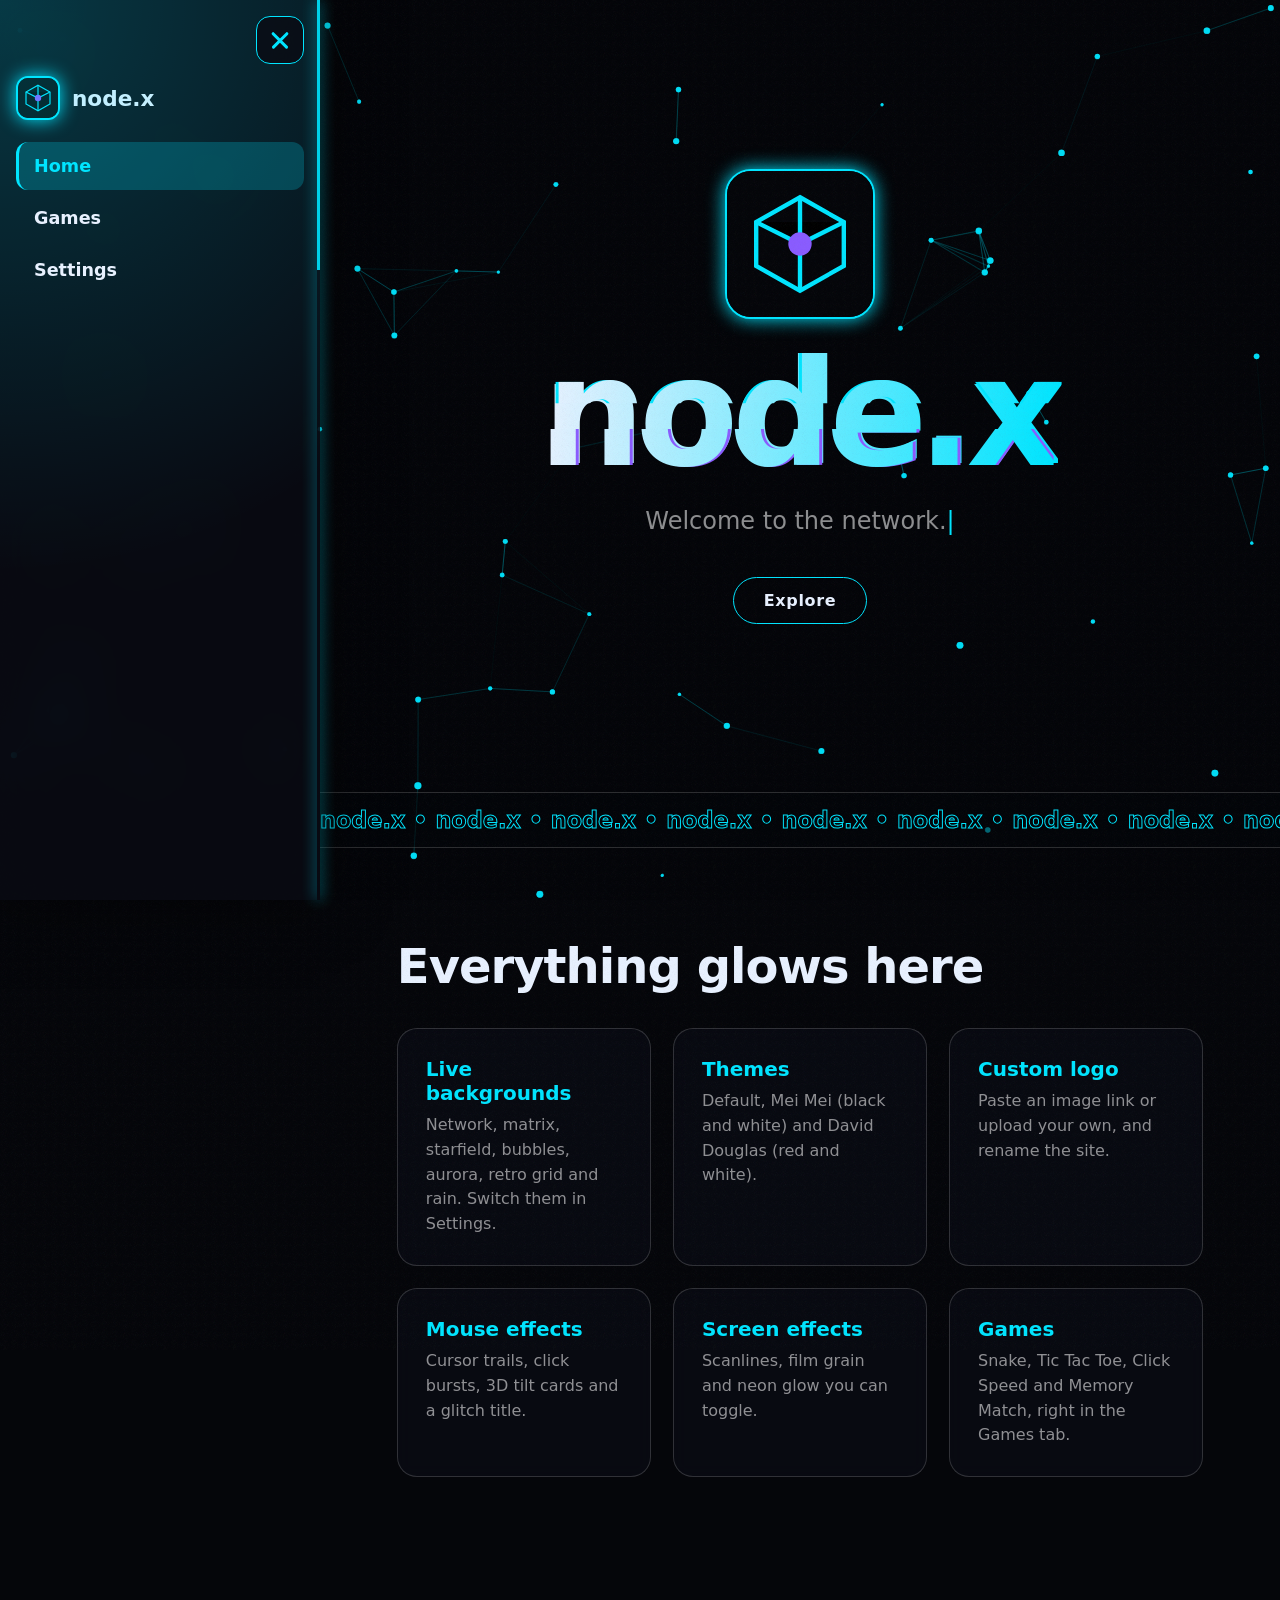
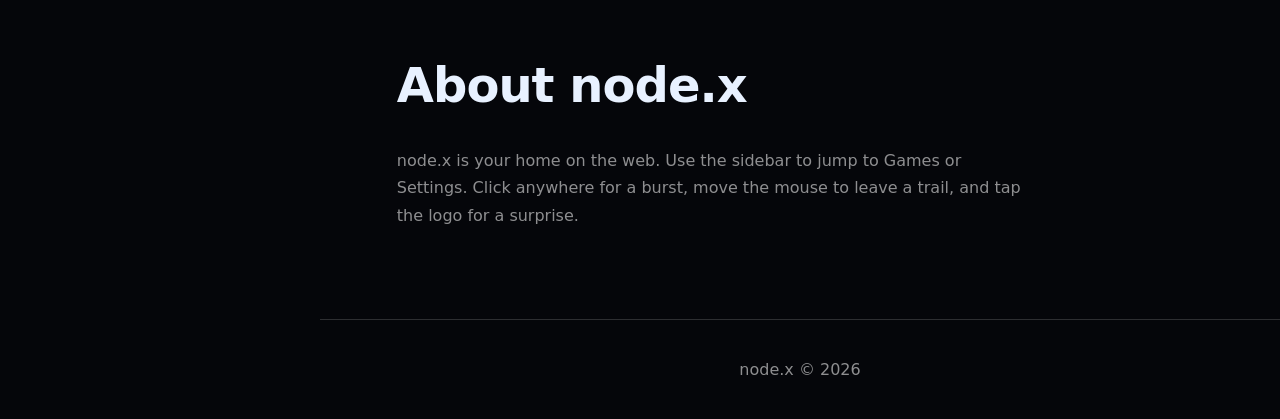
==== commit 61d6620d: "Rename index (6).html to index.html" ====
--- a/index.html
+++ b/index.html
@@ -88,6 +88,37 @@
 .acc.open .ab>div>*:nth-child(2){transition-delay:.06s}.acc.open .ab>div>*:nth-child(3){transition-delay:.12s}.acc.open .ab>div>*:nth-child(4){transition-delay:.18s}.acc.open .ab>div>*:nth-child(5){transition-delay:.24s}.acc.open .ab>div>*:nth-child(6){transition-delay:.3s}
 #veil{position:fixed;inset:0;z-index:65;background:rgba(0,0,0,.5);opacity:0;pointer-events:none;transition:opacity .4s}
 @media(max-width:899px){body.so #veil{opacity:1;pointer-events:auto}}
+
+.view{display:none}
+.view.on{display:block;animation:vin .6s cubic-bezier(.2,.9,.2,1)}
+@keyframes vin{from{opacity:0;transform:translateY(30px) scale(.98);filter:blur(8px)}}
+.vp{padding:100px 6vw 80px;min-height:100vh}
+.set{display:grid;grid-template-columns:repeat(auto-fit,minmax(290px,1fr));gap:22px}
+.sp{padding:24px;border:1px solid var(--line);border-radius:20px;background:var(--panel);backdrop-filter:blur(10px)}
+.sp h3,.set h3{margin:0 0 12px;font-size:1.05rem;color:var(--accent)}
+.set label{display:flex;justify-content:space-between;align-items:center;gap:10px;margin:10px 0}
+.set input[type=text],.set select{width:100%;padding:10px;border-radius:10px;border:1px solid var(--line);background:rgba(128,128,128,.18);color:var(--fg);font:inherit}
+.set select option{color:#000}
+.set input[type=range]{width:55%;accent-color:var(--accent)}
+.set input[type=checkbox]{accent-color:var(--accent);width:20px;height:20px}
+.set input[type=color]{width:60px;height:34px;border:none;background:none;cursor:pointer}
+.nl{font-size:1.1rem;padding:14px 18px}
+.nl.act{color:var(--accent)}
+.gc{cursor:pointer;text-align:left;font:inherit;color:var(--fg)}
+.gc:hover{transform:translateY(-6px)}
+.gc b{font-size:1.3rem}
+.gh{display:flex;align-items:center;gap:16px;margin-bottom:18px}
+.gh h3{margin:0;font-size:1.4rem}
+.gm{color:var(--muted);text-align:center;margin:12px 0}
+#gb{display:flex;flex-direction:column;align-items:center}
+.ttt{display:grid;grid-template-columns:repeat(3,92px);gap:8px}
+.cell{width:92px;height:92px;font-size:2.4rem;font-weight:800;border-radius:16px;border:1.5px solid var(--line);background:transparent;color:var(--fg);cursor:pointer;transition:.2s}
+.cell:hover{border-color:var(--accent);box-shadow:0 0 16px var(--accent)}
+.mem{display:grid;grid-template-columns:repeat(4,76px);gap:8px}
+.mc{width:76px;height:76px;font-size:2rem;border-radius:14px;border:1.5px solid var(--accent);background:color-mix(in srgb,var(--accent) 14%,transparent);color:var(--fg);cursor:pointer;transition:transform .3s}
+.mc.up{background:var(--bg);transform:rotateY(360deg)}
+.mc.dn{border-color:#3ddc84;opacity:.65}
+.btn.big{font-size:1.6rem;padding:34px 60px;border-radius:30px}
 /* splash */
 #splash{position:fixed;inset:0;z-index:100;display:flex;flex-direction:column;align-items:center;justify-content:center;gap:20px;background:var(--bg);transition:opacity .9s,transform .9s,filter .9s}
 #splash.out{opacity:0;transform:scale(1.25);filter:blur(14px);pointer-events:none}
@@ -117,15 +148,9 @@
 <body class="glitch grain">
 <canvas id="fx"></canvas>
 
-<div id="splash">
-  <img class="logo" alt="logo">
-  <h1 class="title g" data-text="node.x">node.x</h1>
-  <small>CONNECTING NODES</small>
-  <button class="btn" id="enter">Enter</button>
-</div>
-
-
-<main id="home">
+
+<main>
+ <div class="view on" id="v-home">
   <div class="hero">
     <img class="logo" alt="logo">
     <h1 class="title g" data-text="node.x">node.x</h1>
@@ -136,18 +161,59 @@
   <section id="features">
     <h2>Everything glows here</h2>
     <div class="grid">
-      <div class="card"><b>Live backgrounds</b><p>Network, matrix, starfield, bubbles, aurora, retro grid and rain. Switch them in settings.</p></div>
+      <div class="card"><b>Live backgrounds</b><p>Network, matrix, starfield, bubbles, aurora, retro grid and rain. Switch them in Settings.</p></div>
       <div class="card"><b>Themes</b><p>Default, Mei Mei (black and white) and David Douglas (red and white).</p></div>
       <div class="card"><b>Custom logo</b><p>Paste an image link or upload your own, and rename the site.</p></div>
       <div class="card"><b>Mouse effects</b><p>Cursor trails, click bursts, 3D tilt cards and a glitch title.</p></div>
       <div class="card"><b>Screen effects</b><p>Scanlines, film grain and neon glow you can toggle.</p></div>
-      <div class="card"><b>Saved for you</b><p>Your choices are remembered the next time you visit.</p></div>
+      <div class="card"><b>Games</b><p>Snake, Tic Tac Toe, Click Speed and Memory Match, right in the Games tab.</p></div>
     </div>
   </section>
   <section id="about">
     <h2>About node.x</h2>
-    <p style="max-width:62ch;line-height:1.7;color:var(--muted)">node.x is your home on the web. Open the menu button in the corner to change the look. Click anywhere for a burst, move the mouse to leave a trail, and tap the logo for a surprise.</p>
+    <p style="max-width:62ch;line-height:1.7;color:var(--muted)">node.x is your home on the web. Use the sidebar to jump to Games or Settings. Click anywhere for a burst, move the mouse to leave a trail, and tap the logo for a surprise.</p>
   </section>
+ </div>
+ <div class="view vp" id="v-games">
+  <h2>Games</h2>
+  <div class="grid" id="gl"></div>
+  <div class="sp" id="stage" hidden>
+   <div class="gh"><button class="btn" id="gback">Back</button><h3 id="gt"></h3></div>
+   <div id="gb"></div>
+  </div>
+ </div>
+ <div class="view vp" id="v-settings">
+  <h2>Settings</h2>
+  <div class="set">
+   <div class="sp"><h3>Theme</h3><div class="themes" id="themes"></div></div>
+   <div class="sp"><h3>Background effect</h3>
+    <select id="bg">
+     <option value="network">Network nodes</option><option value="matrix">Matrix code</option>
+     <option value="stars">Starfield warp</option><option value="bubbles">Bubbles</option>
+     <option value="aurora">Aurora</option><option value="grid">Retro grid</option>
+     <option value="rain">Rain</option><option value="none">None</option>
+    </select>
+    <label>Speed <input type="range" id="speed" min=".2" max="3" step=".1"></label>
+    <label>Density <input type="range" id="density" min="20" max="200" step="5"></label>
+   </div>
+   <div class="sp"><h3>Colors</h3><label>Accent color <input type="color" id="accent"></label></div>
+   <div class="sp"><h3>Effects</h3>
+    <label>Cursor trail <input type="checkbox" id="trail"></label>
+    <label>Click burst <input type="checkbox" id="burst"></label>
+    <label>Glitch title <input type="checkbox" id="glitch"></label>
+    <label>Scanlines <input type="checkbox" id="scan"></label>
+    <label>Film grain <input type="checkbox" id="grain"></label>
+    <label>3D card tilt <input type="checkbox" id="tilt"></label>
+   </div>
+   <div class="sp"><h3>Name and logo</h3>
+    <input type="text" id="name" maxlength="20">
+    <input type="text" id="logoUrl" placeholder="Paste image link" style="margin-top:8px">
+    <div class="row"><button class="btn" id="logoApply">Use link</button><button class="btn" id="logoFile">Upload</button><button class="btn" id="logoReset">Reset</button></div>
+    <input type="file" id="file" accept="image/*" hidden>
+   </div>
+   <div class="sp"><h3>Reset</h3><p class="gm" style="text-align:left">Put every setting back to the default.</p><div class="row"><button class="btn" id="reset">Reset everything</button></div></div>
+  </div>
+ </div>
 </main>
 <footer><span class="nm">node.x</span> &copy; 2026</footer>
 
@@ -157,39 +223,8 @@
  <div id="sc">
   <div class="sb"><img class="logo" alt="logo"><span class="nm">node.x</span></div>
   <nav id="nav"><i id="pill"></i>
-   <a class="nl" href="#home">Home</a><a class="nl" href="#features">Features</a><a class="nl" href="#about">About</a>
+   <a class="nl" href="#home" data-v="home">Home</a><a class="nl" href="#games" data-v="games">Games</a><a class="nl" href="#settings" data-v="settings">Settings</a>
   </nav>
-  <div class="acc open"><button class="ah">Theme</button><div class="ab"><div>
-   <div class="themes" id="themes"></div>
-  </div></div></div>
-  <div class="acc"><button class="ah">Background</button><div class="ab"><div>
-   <select id="bg">
-    <option value="network">Network nodes</option><option value="matrix">Matrix code</option>
-    <option value="stars">Starfield warp</option><option value="bubbles">Bubbles</option>
-    <option value="aurora">Aurora</option><option value="grid">Retro grid</option>
-    <option value="rain">Rain</option><option value="none">None</option>
-   </select>
-   <label>Speed <input type="range" id="speed" min=".2" max="3" step=".1"></label>
-   <label>Density <input type="range" id="density" min="20" max="200" step="5"></label>
-  </div></div></div>
-  <div class="acc"><button class="ah">Colors</button><div class="ab"><div>
-   <label>Accent color <input type="color" id="accent"></label>
-  </div></div></div>
-  <div class="acc"><button class="ah">Effects</button><div class="ab"><div>
-   <label>Cursor trail <input type="checkbox" id="trail"></label>
-   <label>Click burst <input type="checkbox" id="burst"></label>
-   <label>Glitch title <input type="checkbox" id="glitch"></label>
-   <label>Scanlines <input type="checkbox" id="scan"></label>
-   <label>Film grain <input type="checkbox" id="grain"></label>
-   <label>3D card tilt <input type="checkbox" id="tilt"></label>
-  </div></div></div>
-  <div class="acc"><button class="ah">Name and logo</button><div class="ab"><div>
-   <input type="text" id="name" maxlength="20">
-   <input type="text" id="logoUrl" placeholder="Paste image link" style="margin-top:8px">
-   <div class="row"><button class="btn" id="logoApply">Use link</button><button class="btn" id="logoFile">Upload</button><button class="btn" id="logoReset">Reset</button></div>
-   <input type="file" id="file" accept="image/*" hidden>
-  </div></div></div>
-  <div class="row"><button class="btn" id="reset">Reset everything</button></div>
  </div>
  <i id="edge"></i>
 </aside>
@@ -245,12 +280,10 @@
 document.addEventListener("keydown",e=>{if(e.key==="Escape")B.remove("so")});
 $$("#sc>*").forEach((e,i)=>e.style.transitionDelay=(.2+i*.07)+"s");
 $$(".ah").forEach(h=>h.onclick=()=>{const a=h.parentNode,o=a.classList.contains("open");$$(".acc").forEach(x=>x.classList.remove("open"));if(!o)a.classList.add("open")});
-function pill(){const L=$$(".nl"),y=scrollY+innerHeight*.35;let c=L[0];L.forEach(l=>{const t=$(l.getAttribute("href"));if(t&&t.offsetTop<=y)c=l});
- const p=$("#pill");p.style.top=c.offsetTop+"px";p.style.height=c.offsetHeight+"px"}
-addEventListener("scroll",pill);addEventListener("resize",pill);setTimeout(pill,900);
+function pill(){const c=$(".nl.act")||$(".nl"),p=$("#pill");p.style.top=c.offsetTop+"px";p.style.height=c.offsetHeight+"px"}
+function show(v){if(!$("#v-"+v))v="home";$$(".view").forEach(x=>x.classList.toggle("on",x.id==="v-"+v));$$(".nl").forEach(l=>l.classList.toggle("act",l.dataset.v===v));scrollTo(0,0);if(v!=="games")closeGame();pill()}
+addEventListener("hashchange",()=>show(location.hash.slice(1)));addEventListener("resize",pill);
 $$(".nl").forEach(l=>l.onclick=()=>{if(innerWidth<900)B.remove("so")});
-$("#enter").onclick=()=>{$("#splash").classList.add("out");setTimeout(()=>{if(innerWidth>=900)document.body.classList.add("so");setTimeout(pill,700)},400);burst(innerWidth/2,innerHeight/2,70)};
-$$(".hero .logo").forEach(l=>l.onclick=()=>burst(l.getBoundingClientRect().x+75,l.getBoundingClientRect().y+75,120));
 
 // typing
 const lines=["Welcome to the network.","Pick a theme. Change everything.","Built with a lot of effects."];
@@ -264,6 +297,60 @@
 $$(".card").forEach(c=>{
  c.onmousemove=e=>{if(!S.tilt)return;const r=c.getBoundingClientRect(),x=(e.clientX-r.left)/r.width-.5,y=(e.clientY-r.top)/r.height-.5;c.style.transform=`perspective(700px) rotateY(${x*18}deg) rotateX(${-y*18}deg) scale(1.04)`};
  c.onmouseleave=()=>c.style.transform=""});
+
+
+// games
+const bestGet=k=>{try{return+localStorage.getItem("nx_"+k)||0}catch(e){return 0}},bestSet=(k,v)=>{try{localStorage.setItem("nx_"+k,v)}catch(e){}};
+function snake(el){
+ el.innerHTML='<canvas width="360" height="360" style="max-width:100%;border:2px solid var(--accent);border-radius:14px;background:rgba(0,0,0,.35);touch-action:none"></canvas><p class="gm">Score <b class="s1">0</b> &nbsp; Best <b class="s2">0</b></p><p class="gm s3">Arrow keys, WASD or swipe. Click the board to restart.</p>';
+ const c=el.querySelector("canvas"),x=c.getContext("2d"),N=18,Z=20,s1=el.querySelector(".s1"),s2=el.querySelector(".s2");
+ let sn,d,nd,f,sc,alive,best=bestGet("snake");s2.textContent=best;
+ function food(){do{f={x:Math.random()*N|0,y:Math.random()*N|0}}while(sn.some(p=>p.x===f.x&&p.y===f.y))}
+ function reset(){sn=[{x:9,y:9},{x:8,y:9},{x:7,y:9}];d=nd={x:1,y:0};sc=0;alive=true;s1.textContent=0;food()}
+ function draw(){x.clearRect(0,0,360,360);x.fillStyle=C.b;x.shadowColor=C.b;x.shadowBlur=14;x.fillRect(f.x*Z+3,f.y*Z+3,Z-6,Z-6);
+  x.fillStyle=C.a;x.shadowColor=C.a;sn.forEach((p,i)=>{x.globalAlpha=1-i/(sn.length+6);x.fillRect(p.x*Z+1,p.y*Z+1,Z-2,Z-2)});x.globalAlpha=1;x.shadowBlur=0;
+  if(!alive){x.fillStyle="rgba(0,0,0,.6)";x.fillRect(0,0,360,360);x.fillStyle="#fff";x.font="bold 28px sans-serif";x.textAlign="center";x.fillText("Game over: "+sc,180,180)}}
+ function step(){if(!alive)return;d=nd;const h={x:sn[0].x+d.x,y:sn[0].y+d.y};
+  if(h.x<0||h.y<0||h.x>=N||h.y>=N||sn.some(p=>p.x===h.x&&p.y===h.y)){alive=false;if(sc>best){best=sc;bestSet("snake",best);s2.textContent=best}draw();return}
+  sn.unshift(h);if(h.x===f.x&&h.y===f.y){sc++;s1.textContent=sc;food();burst(c.getBoundingClientRect().x+h.x*Z,c.getBoundingClientRect().y+h.y*Z,10)}else sn.pop();draw()}
+ function dir(a,b){if(a&&d.x===0)nd={x:a,y:0};if(b&&d.y===0)nd={x:0,y:b}}
+ const K={ArrowLeft:[-1,0],a:[-1,0],ArrowRight:[1,0],d:[1,0],ArrowUp:[0,-1],w:[0,-1],ArrowDown:[0,1],s:[0,1]};
+ const kd=e=>{const k=K[e.key];if(k){e.preventDefault();dir(k[0],k[1])}};
+ let tx,ty;c.addEventListener("touchstart",e=>{tx=e.touches[0].clientX;ty=e.touches[0].clientY},{passive:true});
+ c.addEventListener("touchend",e=>{const dx=e.changedTouches[0].clientX-tx,dy=e.changedTouches[0].clientY-ty;if(Math.abs(dx)>Math.abs(dy))dir(Math.sign(dx),0);else dir(0,Math.sign(dy))});
+ c.onclick=()=>{if(!alive){reset();draw()}};
+ addEventListener("keydown",kd);reset();draw();const iv=setInterval(step,105);
+ return()=>{clearInterval(iv);removeEventListener("keydown",kd)}}
+function ttt(el){
+ const L=[[0,1,2],[3,4,5],[6,7,8],[0,3,6],[1,4,7],[2,5,8],[0,4,8],[2,4,6]],w={X:0,O:0,D:0};let B,over,msg;
+ const win=(b,p)=>L.some(l=>l.every(i=>b[i]===p));
+ function ai(){const e=B.map((v,i)=>v?-1:i).filter(i=>i>=0);for(const p of["O","X"])for(const i of e){B[i]=p;const ok=win(B,p);B[i]="";if(ok)return i}if(!B[4])return 4;return e[Math.random()*e.length|0]}
+ function end(){if(win(B,"X")){w.X++;msg="You win!";over=1}else if(win(B,"O")){w.O++;msg="AI wins";over=1}else if(B.every(v=>v)){w.D++;msg="Draw";over=1}}
+ function play(i){if(over||B[i])return;B[i]="X";end();if(!over){B[ai()]="O";end()}render()}
+ function render(){el.innerHTML='<div class="ttt">'+B.map((v,i)=>`<button class="cell" data-i="${i}">${v}</button>`).join("")+`</div><p class="gm">${msg}</p><p class="gm">You ${w.X} &nbsp; Draw ${w.D} &nbsp; AI ${w.O}</p><button class="btn" id="again">New round</button>`;
+  el.querySelectorAll(".cell").forEach(b=>b.onclick=()=>play(+b.dataset.i));el.querySelector("#again").onclick=start}
+ function start(){B=Array(9).fill("");over=0;msg="Your move (X)";render()}
+ start();return()=>{}}
+function clicker(el){
+ let n=0,run=false,t0,iv,best=bestGet("click");
+ el.innerHTML=`<button class="btn big" id="cb">Click to start</button><p class="gm" id="ci">10 seconds. Click as fast as you can.</p><p class="gm">Best: <b id="cbst">${best}</b> clicks</p>`;
+ const b=el.querySelector("#cb"),i=el.querySelector("#ci");
+ b.onclick=e=>{if(!run){run=true;n=0;t0=Date.now();i.textContent="Go!";iv=setInterval(()=>{const l=10-(Date.now()-t0)/1000;if(l<=0){clearInterval(iv);run=false;if(n>best){best=n;bestSet("click",n);el.querySelector("#cbst").textContent=n}b.textContent="Play again";i.textContent=`Time! ${n} clicks, ${(n/10).toFixed(1)} per second`}else i.textContent=l.toFixed(1)+"s left"},50)}n++;if(run)b.textContent=n;burst(e.clientX,e.clientY,6)};
+ return()=>clearInterval(iv)}
+function memory(el){
+ const em=["\u{1F680}","\u{1F3AE}","\u26A1","\u{1F525}","\u{1F48E}","\u{1F308}","\u{1F47E}","\u{1F3AF}"];
+ let cards=[...em,...em].sort(()=>Math.random()-.5).map(e=>({e,up:0,dn:0})),open=[],moves=0,lock=false,tm;
+ function render(){const done=cards.every(c=>c.dn);el.innerHTML='<div class="mem">'+cards.map((c,i)=>`<button class="mc ${c.up||c.dn?"up":""} ${c.dn?"dn":""}" data-i="${i}">${c.up||c.dn?c.e:""}</button>`).join("")+`</div><p class="gm">Moves: ${moves}${done?" . You won!":""}</p><button class="btn" id="mr">Shuffle</button>`;
+  el.querySelectorAll(".mc").forEach(b=>b.onclick=()=>flip(+b.dataset.i));el.querySelector("#mr").onclick=()=>{clearTimeout(tm);memory(el)};}
+ function flip(i){const c=cards[i];if(lock||c.up||c.dn)return;c.up=1;open.push(c);
+  if(open.length===2){moves++;lock=true;if(open[0].e===open[1].e){open.forEach(o=>{o.dn=1;o.up=0});open=[];lock=false}else tm=setTimeout(()=>{open.forEach(o=>o.up=0);open=[];lock=false;render()},750)}render()}
+ render();return()=>clearTimeout(tm)}
+const GAMES={snake:{t:"Snake",d:"Eat, grow, and do not crash.",run:snake},ttt:{t:"Tic Tac Toe",d:"Play X against the AI.",run:ttt},click:{t:"Click Speed",d:"How many clicks in 10 seconds?",run:clicker},mem:{t:"Memory Match",d:"Find all the matching pairs.",run:memory}};
+let stop=null;
+$("#gl").innerHTML=Object.entries(GAMES).map(([k,g])=>`<button class="card gc" data-g="${k}"><b>${g.t}</b><p>${g.d}</p></button>`).join("");
+function closeGame(){if(stop){stop();stop=null}$("#stage").hidden=true;$("#gl").hidden=false}
+$$(".gc").forEach(b=>b.onclick=()=>{const g=GAMES[b.dataset.g];closeGame();$("#gl").hidden=true;$("#stage").hidden=false;$("#gt").textContent=g.t;$("#gb").innerHTML="";stop=g.run($("#gb"))});
+$("#gback").onclick=closeGame;
 
 // canvas fx
 const cv=$("#fx"),g=cv.getContext("2d");let W,H,P=[],C={},mx=-999,my=-999,trail=[],bits=[],t0=0;
@@ -330,6 +417,8 @@
  g.globalAlpha=1;
 }
 colors();size();apply();requestAnimationFrame(frame);
+show(location.hash.slice(1)||"home");
+setTimeout(()=>{if(innerWidth>=900)B.add("so");pill()},300);
 </script>
 </body>
 </html>
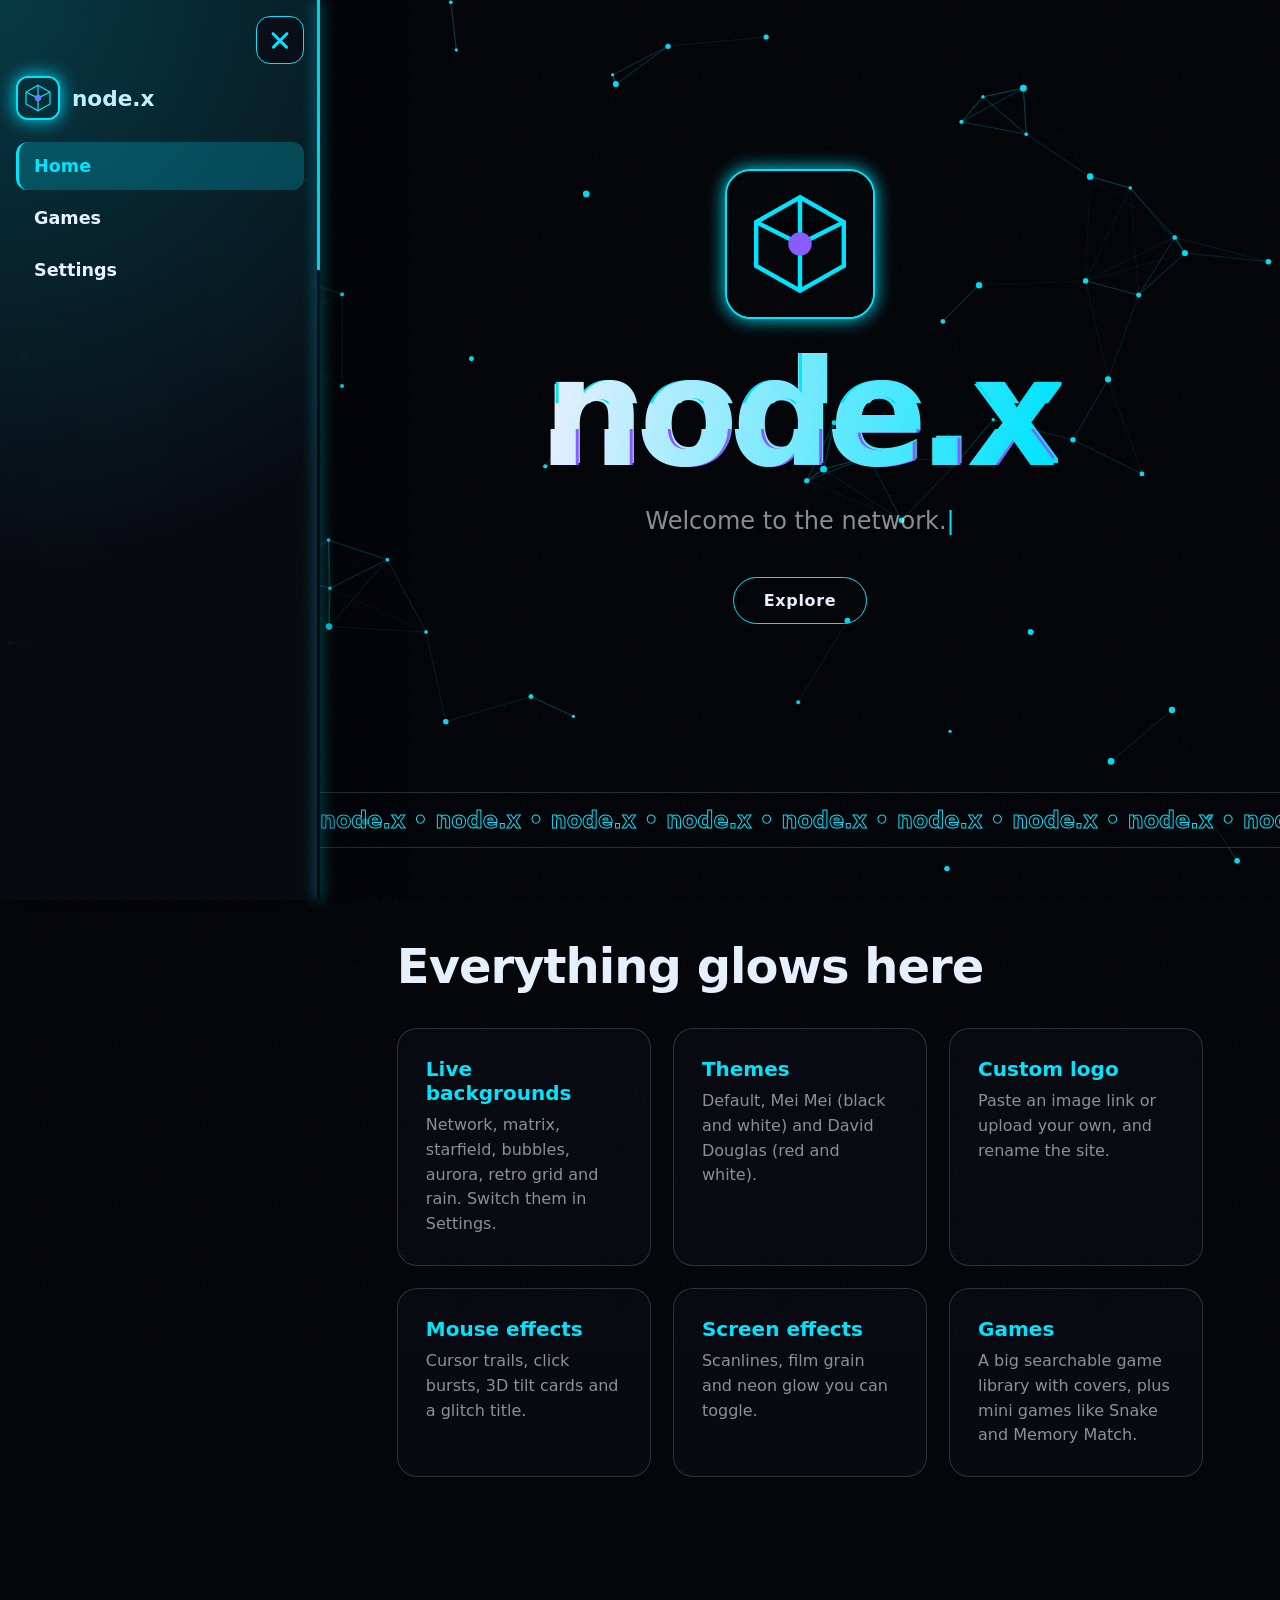
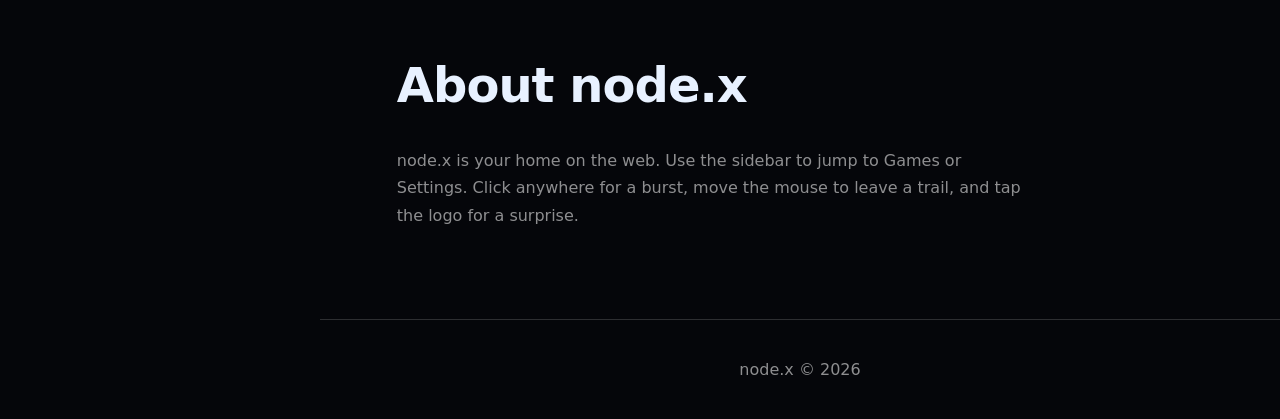
==== commit bae407bf: "Rename index (7).html to index.html" ====
--- a/index.html
+++ b/index.html
@@ -119,6 +119,23 @@
 .mc.up{background:var(--bg);transform:rotateY(360deg)}
 .mc.dn{border-color:#3ddc84;opacity:.65}
 .btn.big{font-size:1.6rem;padding:34px 60px;border-radius:30px}
+
+.tags{display:flex;gap:8px;flex-wrap:wrap;margin-bottom:16px}
+.chip{cursor:pointer;padding:9px 18px;border-radius:99px;border:1.5px solid var(--line);background:transparent;color:var(--fg);font:inherit;transition:.25s}
+.chip.on,.chip:hover{border-color:var(--accent);color:var(--accent);box-shadow:0 0 14px color-mix(in srgb,var(--accent) 45%,transparent)}
+#gq{width:100%;max-width:520px;padding:13px 20px;border-radius:99px;border:1.5px solid var(--line);background:var(--panel);color:var(--fg);font:inherit;margin-bottom:14px;transition:.25s}
+#gq:focus{outline:none;border-color:var(--accent);box-shadow:0 0 20px color-mix(in srgb,var(--accent) 45%,transparent)}
+.lgrid{display:grid;grid-template-columns:repeat(auto-fill,minmax(150px,1fr));gap:16px}
+.lc{cursor:pointer;border:1px solid var(--line);border-radius:18px;overflow:hidden;background:var(--panel);color:var(--fg);font:inherit;text-align:left;padding:0;transition:transform .25s,box-shadow .25s,border-color .25s;animation:vin .5s both}
+.lc:hover{transform:translateY(-6px) scale(1.03);border-color:var(--accent);box-shadow:0 0 28px color-mix(in srgb,var(--accent) 45%,transparent)}
+.lc img{width:100%;aspect-ratio:1;object-fit:cover;display:block;background:rgba(128,128,128,.2)}
+.lc span{display:block;padding:10px 12px;font-weight:600;font-size:.92rem;line-height:1.25}
+#pf{height:min(78vh,820px);border:2px solid var(--accent);border-radius:16px;overflow:hidden;background:#000;display:flex;align-items:center;justify-content:center;box-shadow:0 0 30px color-mix(in srgb,var(--accent) 35%,transparent)}
+#pf iframe{width:100%;height:100%;border:0}
+.lw{position:relative}.lw .lc{width:100%;display:block}
+.hrt{position:absolute;top:8px;right:8px;width:34px;height:34px;border-radius:50%;border:none;background:rgba(0,0,0,.55);color:#fff;cursor:pointer;font-size:18px;line-height:1;transition:transform .25s,color .25s}
+.hrt:hover{transform:scale(1.2)}.hrt.on{color:#ff4d6d;box-shadow:0 0 14px #ff4d6d}
+#pfav.on{border-color:#ff4d6d;color:#ff4d6d}
 /* splash */
 #splash{position:fixed;inset:0;z-index:100;display:flex;flex-direction:column;align-items:center;justify-content:center;gap:20px;background:var(--bg);transition:opacity .9s,transform .9s,filter .9s}
 #splash.out{opacity:0;transform:scale(1.25);filter:blur(14px);pointer-events:none}
@@ -166,7 +183,7 @@
       <div class="card"><b>Custom logo</b><p>Paste an image link or upload your own, and rename the site.</p></div>
       <div class="card"><b>Mouse effects</b><p>Cursor trails, click bursts, 3D tilt cards and a glitch title.</p></div>
       <div class="card"><b>Screen effects</b><p>Scanlines, film grain and neon glow you can toggle.</p></div>
-      <div class="card"><b>Games</b><p>Snake, Tic Tac Toe, Click Speed and Memory Match, right in the Games tab.</p></div>
+      <div class="card"><b>Games</b><p>A big searchable game library with covers, plus mini games like Snake and Memory Match.</p></div>
     </div>
   </section>
   <section id="about">
@@ -176,7 +193,22 @@
  </div>
  <div class="view vp" id="v-games">
   <h2>Games</h2>
-  <div class="grid" id="gl"></div>
+  <div id="gwrap">
+   <div class="tags"><button class="chip tab on" data-tab="lib">Game library</button><button class="chip tab" data-tab="mini">Mini games</button></div>
+   <div id="lib">
+    <input id="gq" type="search" placeholder="Search games" autocomplete="off">
+    <div class="tags" id="gtags"><button class="chip tg on" data-tg="all">All</button><button class="chip tg" data-tg="flash">Flash</button><button class="chip tg" data-tg="emulator">Emulator</button><button class="chip tg" data-tg="port">Ports</button><button class="chip tg" data-tg="fav">Favorites</button><button class="chip tg" data-tg="recent">Recent</button><button class="chip" id="rnd">Random game</button></div>
+    <p class="gm" id="gcount" style="text-align:left">Loading games...</p>
+    <div class="lgrid" id="lg"></div>
+    <div style="text-align:center;margin-top:24px"><button class="btn" id="more" hidden>Load more</button></div>
+   </div>
+   <div id="mini" hidden><div class="grid" id="gl"></div></div>
+  </div>
+  <div class="sp" id="player" hidden>
+   <div class="gh"><button class="btn" id="pback">Back</button><h3 id="pt"></h3><span class="gm" id="pa" style="margin:0"></span>
+    <span style="margin-left:auto;display:flex;gap:8px"><button class="btn" id="pfav">Favorite</button><button class="btn" id="pfs">Fullscreen</button><button class="btn" id="pnew">New tab</button></span></div>
+   <div id="pf"></div>
+  </div>
   <div class="sp" id="stage" hidden>
    <div class="gh"><button class="btn" id="gback">Back</button><h3 id="gt"></h3></div>
    <div id="gb"></div>
@@ -211,6 +243,7 @@
     <div class="row"><button class="btn" id="logoApply">Use link</button><button class="btn" id="logoFile">Upload</button><button class="btn" id="logoReset">Reset</button></div>
     <input type="file" id="file" accept="image/*" hidden>
    </div>
+   <div class="sp"><h3>Save data</h3><p class="gm" style="text-align:left">Game progress, favorites and settings are saved in this browser. Export a backup to move them to another device.</p><div class="row"><button class="btn" id="exp">Export</button><button class="btn" id="imp">Import</button></div><input type="file" id="impf" accept=".json" hidden><div class="row"><button class="btn" id="clr">Clear game saves</button></div></div>
    <div class="sp"><h3>Reset</h3><p class="gm" style="text-align:left">Put every setting back to the default.</p><div class="row"><button class="btn" id="reset">Reset everything</button></div></div>
   </div>
  </div>
@@ -281,7 +314,7 @@
 $$("#sc>*").forEach((e,i)=>e.style.transitionDelay=(.2+i*.07)+"s");
 $$(".ah").forEach(h=>h.onclick=()=>{const a=h.parentNode,o=a.classList.contains("open");$$(".acc").forEach(x=>x.classList.remove("open"));if(!o)a.classList.add("open")});
 function pill(){const c=$(".nl.act")||$(".nl"),p=$("#pill");p.style.top=c.offsetTop+"px";p.style.height=c.offsetHeight+"px"}
-function show(v){if(!$("#v-"+v))v="home";$$(".view").forEach(x=>x.classList.toggle("on",x.id==="v-"+v));$$(".nl").forEach(l=>l.classList.toggle("act",l.dataset.v===v));scrollTo(0,0);if(v!=="games")closeGame();pill()}
+function show(v){if(!$("#v-"+v))v="home";$$(".view").forEach(x=>x.classList.toggle("on",x.id==="v-"+v));$$(".nl").forEach(l=>l.classList.toggle("act",l.dataset.v===v));scrollTo(0,0);if(v!=="games")closeGame();if(v==="games"&&!loaded)loadLib();pill()}
 addEventListener("hashchange",()=>show(location.hash.slice(1)));addEventListener("resize",pill);
 $$(".nl").forEach(l=>l.onclick=()=>{if(innerWidth<900)B.remove("so")});
 
@@ -348,9 +381,62 @@
 const GAMES={snake:{t:"Snake",d:"Eat, grow, and do not crash.",run:snake},ttt:{t:"Tic Tac Toe",d:"Play X against the AI.",run:ttt},click:{t:"Click Speed",d:"How many clicks in 10 seconds?",run:clicker},mem:{t:"Memory Match",d:"Find all the matching pairs.",run:memory}};
 let stop=null;
 $("#gl").innerHTML=Object.entries(GAMES).map(([k,g])=>`<button class="card gc" data-g="${k}"><b>${g.t}</b><p>${g.d}</p></button>`).join("");
-function closeGame(){if(stop){stop();stop=null}$("#stage").hidden=true;$("#gl").hidden=false}
-$$(".gc").forEach(b=>b.onclick=()=>{const g=GAMES[b.dataset.g];closeGame();$("#gl").hidden=true;$("#stage").hidden=false;$("#gt").textContent=g.t;$("#gb").innerHTML="";stop=g.run($("#gb"))});
+function closeGame(){if(stop){stop();stop=null}tok++;$("#stage").hidden=true;$("#player").hidden=true;$("#pf").innerHTML="";$("#gwrap").hidden=false}
+$$(".gc").forEach(b=>b.onclick=()=>{const g=GAMES[b.dataset.g];closeGame();$("#gwrap").hidden=true;$("#stage").hidden=false;$("#gt").textContent=g.t;$("#gb").innerHTML="";stop=g.run($("#gb"))});
 $("#gback").onclick=closeGame;
+
+// game library (zones.json from your assets repo, html from your html repo)
+const CDN={cover:"https://cdn.jsdelivr.net/gh/duncan132/assets@main",html:"https://cdn.jsdelivr.net/gh/duncan132/html@main"};
+const RAW={cover:"https://raw.githubusercontent.com/duncan132/assets/main",html:"https://raw.githubusercontent.com/duncan132/html/main"};
+let Z=[],fl=[],shown=0,tag="all",loaded=false,tok=0,curHtml="",curG=null;
+const getJ=k=>{try{return JSON.parse(localStorage.getItem(k)||"[]")}catch(e){return[]}},setJ=(k,v)=>{try{localStorage.setItem(k,JSON.stringify(v))}catch(e){}};
+let favs=getJ("nx_fav"),rec=getJ("nx_recent");
+const esc=t=>String(t).replace(/[&<>"]/g,c=>({"&":"&amp;","<":"&lt;",">":"&gt;",'"':"&quot;"}[c]));
+const fill=(u,b)=>u.split("{COVER_URL}").join(b.cover).split("{HTML_URL}").join(b.html);
+async function getList(){for(const u of [CDN.cover+"/zones.json",RAW.cover+"/zones.json"]){try{const r=await fetch(u);if(r.ok)return await r.json()}catch(e){}}throw new Error("x")}
+async function loadLib(){loaded=true;
+ try{Z=(await getList()).filter(g=>g.id>=0&&g.url&&g.cover);filt()}
+ catch(e){loaded=false;$("#gcount").textContent="Could not load the game list. Check your connection and reopen this tab."}}
+function filt(){const q=$("#gq").value.trim().toLowerCase();
+ let base=Z;if(tag==="fav")base=Z.filter(g=>favs.includes(g.id));else if(tag==="recent")base=rec.map(id=>Z.find(g=>g.id===id)).filter(Boolean);else if(tag!=="all")base=Z.filter(g=>(g.special||[]).includes(tag));
+ fl=base.filter(g=>!q||g.name.toLowerCase().includes(q));
+ shown=0;$("#lg").innerHTML="";$("#gcount").textContent=fl.length+" games";more()}
+function more(){const f=fl.slice(shown,shown+60);shown+=f.length;
+ $("#lg").insertAdjacentHTML("beforeend",f.map(g=>`<div class="lw"><button class="lc" data-id="${g.id}"><img loading="lazy" alt="" src="${esc(fill(g.cover,CDN))}" onerror="this.onerror=null;this.src='${esc(fill(g.cover,RAW))}'"><span>${esc(g.name)}</span></button><button class="hrt ${favs.includes(g.id)?"on":""}" data-h="${g.id}" aria-label="Favorite">&#9829;</button></div>`).join(""));
+ $("#more").hidden=shown>=fl.length}
+$("#more").onclick=more;$("#gq").oninput=filt;
+function toggleFav(id){id=+id;favs=favs.includes(id)?favs.filter(x=>x!==id):[...favs,id];setJ("nx_fav",favs);
+ $$('[data-h="'+id+'"]').forEach(h=>h.classList.toggle("on",favs.includes(id)));pfavUp();if(tag==="fav"&&$("#player").hidden)filt()}
+function pfavUp(){const on=curG&&favs.includes(curG.id);$("#pfav").classList.toggle("on",!!on);$("#pfav").innerHTML=on?"&#9829; Favorited":"&#9825; Favorite"}
+$("#pfav").onclick=()=>{if(curG)toggleFav(curG.id)};
+$("#rnd").onclick=()=>{if(Z.length)play(Z[Math.random()*Z.length|0])};
+$("#lg").onclick=e=>{const h=e.target.closest(".hrt");if(h){e.stopPropagation();toggleFav(h.dataset.h);return}const b=e.target.closest(".lc");if(!b)return;const g=Z.find(x=>x.id==b.dataset.id);if(g)play(g)};
+$$(".tg").forEach(b=>b.onclick=()=>{tag=b.dataset.tg;$$(".tg").forEach(x=>x.classList.toggle("on",x===b));filt()});
+$$(".tab").forEach(b=>b.onclick=()=>{$$(".tab").forEach(x=>x.classList.toggle("on",x===b));$("#lib").hidden=b.dataset.tab!=="lib";$("#mini").hidden=b.dataset.tab!=="mini"});
+async function play(g){
+ if(g.url.indexOf("{HTML_URL}")<0){open(g.url,"_blank");return}
+ closeGame();const my=++tok;curG=g;rec=[g.id,...rec.filter(x=>x!==g.id)].slice(0,24);setJ("nx_recent",rec);pfavUp();$("#gwrap").hidden=true;$("#player").hidden=false;
+ $("#pt").textContent=g.name;$("#pa").textContent=g.author?"by "+g.author:"";
+ const box=$("#pf");box.innerHTML='<p class="gm" style="color:#fff">Loading '+esc(g.name)+'...</p>';scrollTo(0,0);
+ let h="";
+ for(const b of [CDN,RAW]){try{const r=await fetch(fill(g.url,b));if(r.ok){h=await r.text();break}}catch(e){}}
+ if(my!==tok)return;
+ if(!h){box.innerHTML='<p class="gm" style="color:#fff">Could not load this game. Try again in a moment.</p>';return}
+ curHtml=fill(h,CDN);
+ const f=document.createElement("iframe");f.allow="fullscreen; autoplay; gamepad; clipboard-write; pointer-lock";f.setAttribute("allowfullscreen","");
+ f.setAttribute("sandbox","allow-scripts allow-same-origin allow-pointer-lock allow-popups allow-forms allow-modals allow-downloads");
+ f.srcdoc=curHtml;box.innerHTML="";box.appendChild(f)}
+$("#pback").onclick=closeGame;
+$("#pfs").onclick=()=>{const f=$("#pf iframe");if(f&&f.requestFullscreen)f.requestFullscreen()};
+$("#pnew").onclick=()=>{if(curHtml)open(URL.createObjectURL(new Blob([curHtml],{type:"text/html"})),"_blank")};
+
+// save data backup
+$("#exp").onclick=()=>{const o={};try{for(let i=0;i<localStorage.length;i++){const k=localStorage.key(i);o[k]=localStorage.getItem(k)}}catch(e){}
+ const a=document.createElement("a");a.href=URL.createObjectURL(new Blob([JSON.stringify(o)],{type:"application/json"}));a.download="nodex-saves.json";a.click()};
+$("#imp").onclick=()=>$("#impf").click();
+$("#impf").onchange=e=>{const f=e.target.files[0];if(!f)return;const r=new FileReader();r.onload=()=>{try{const o=JSON.parse(r.result);Object.keys(o).forEach(k=>localStorage.setItem(k,o[k]));location.reload()}catch(x){alert("That file is not a valid backup.")}};r.readAsText(f)};
+$("#clr").onclick=()=>{if(!confirm("Delete progress saved by all games? Your settings and favorites stay."))return;
+ try{Object.keys(localStorage).filter(k=>k!=="nodex"&&k.indexOf("nx_")!==0).forEach(k=>localStorage.removeItem(k))}catch(e){}alert("Game saves cleared.")};
 
 // canvas fx
 const cv=$("#fx"),g=cv.getContext("2d");let W,H,P=[],C={},mx=-999,my=-999,trail=[],bits=[],t0=0;
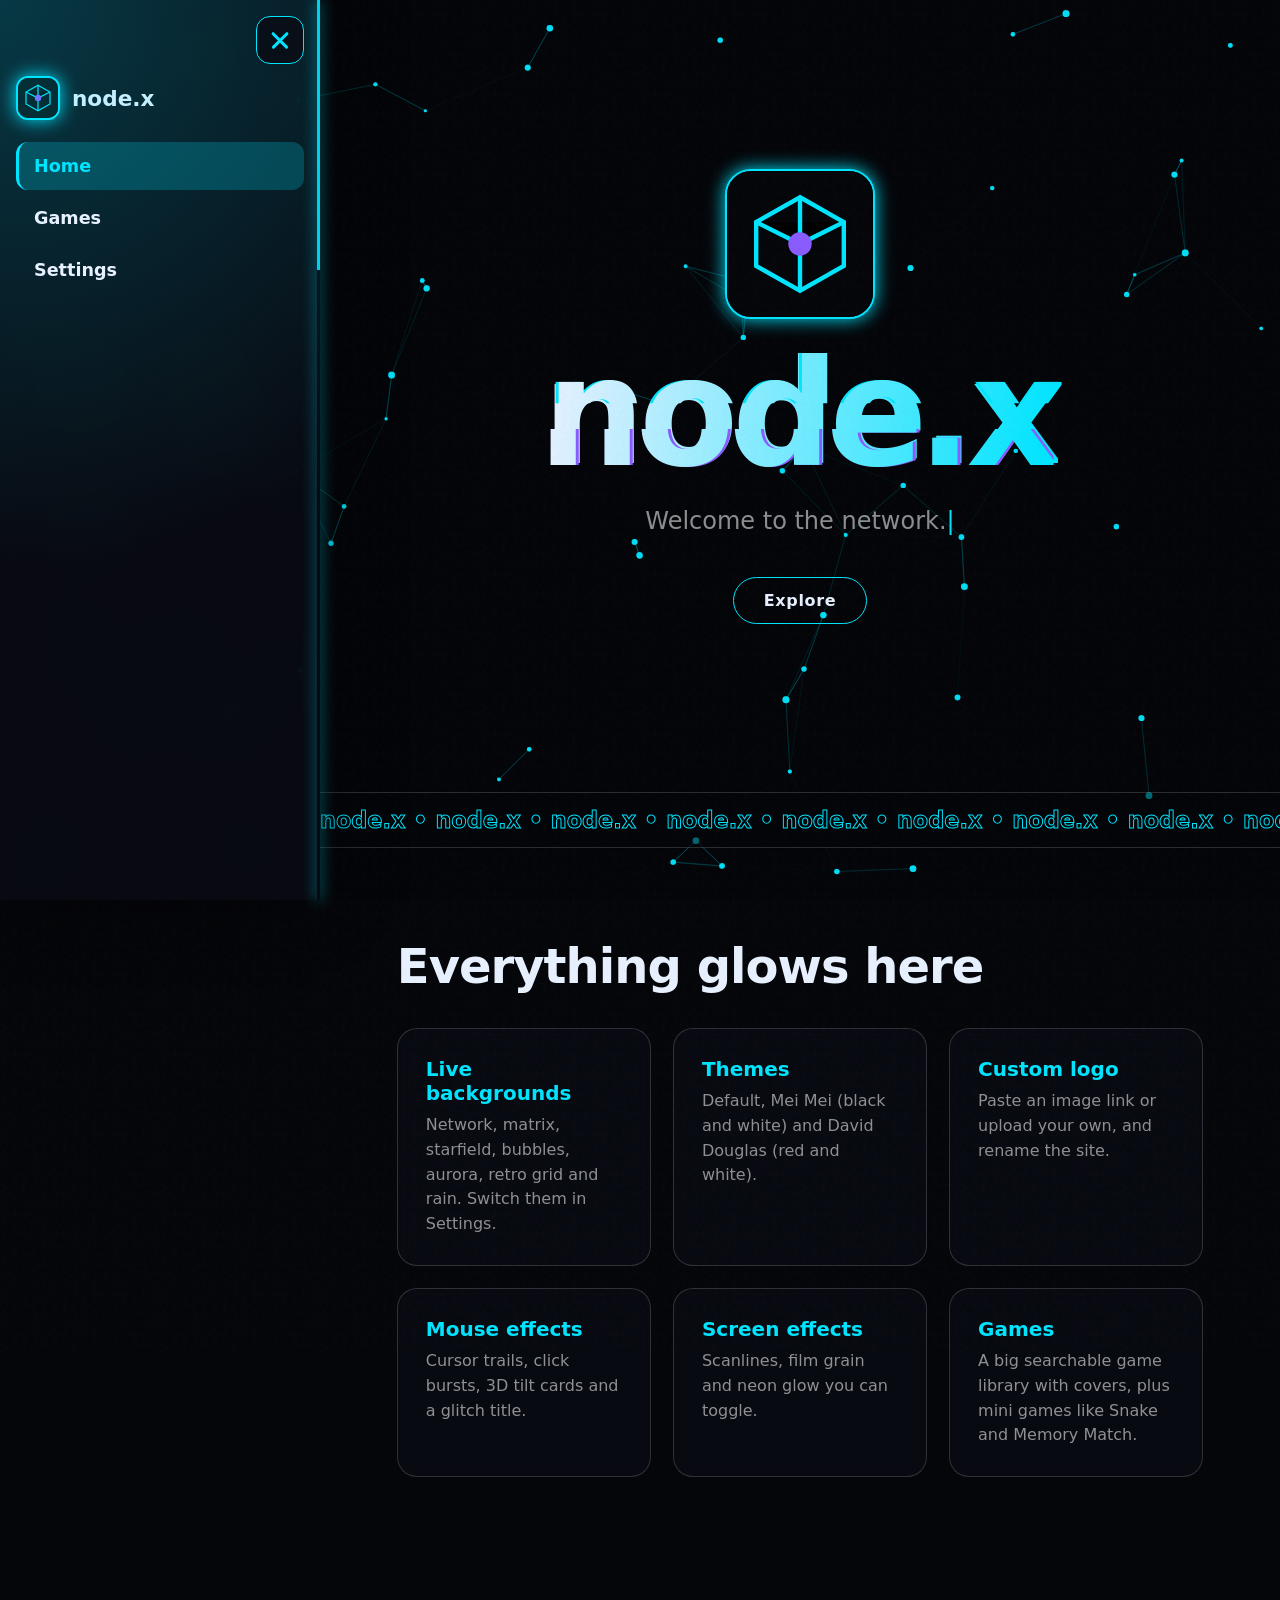
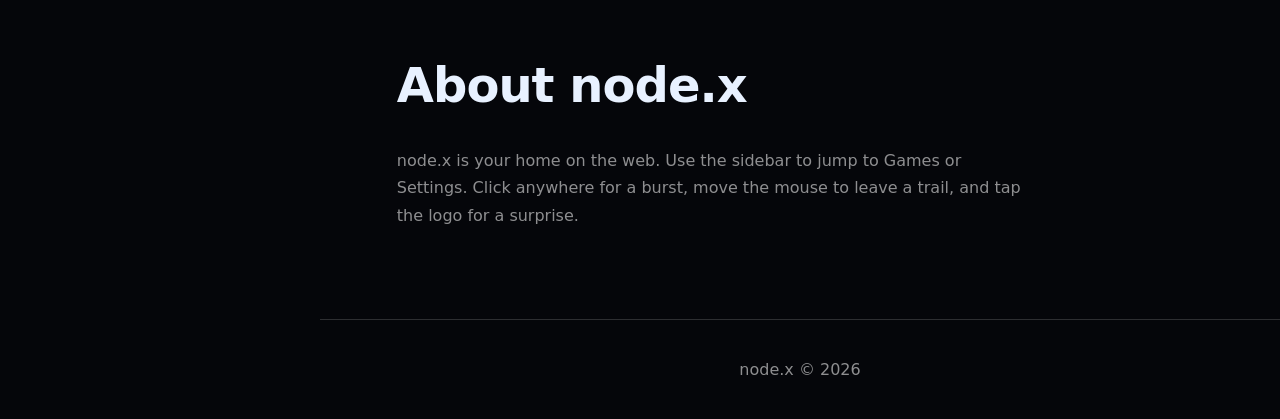
==== commit 2e55d574: "Update cover image handling in index.html" ====
--- a/index.html
+++ b/index.html
@@ -391,6 +391,9 @@
 let Z=[],fl=[],shown=0,tag="all",loaded=false,tok=0,curHtml="",curG=null;
 const getJ=k=>{try{return JSON.parse(localStorage.getItem(k)||"[]")}catch(e){return[]}},setJ=(k,v)=>{try{localStorage.setItem(k,JSON.stringify(v))}catch(e){}};
 let favs=getJ("nx_fav"),rec=getJ("nx_recent");
+const COVERS=["https://cdn.jsdelivr.net/gh/gn-math/covers@main","https://raw.githubusercontent.com/gn-math/covers/main","https://cdn.jsdelivr.net/gh/duncan132/covers@main","https://raw.githubusercontent.com/duncan132/covers/main",CDN.cover,RAW.cover];
+const coverUrl=(c,n)=>c.split("{COVER_URL}").join(COVERS[n]);
+function cf(i){const n=+i.dataset.n+1;if(n<COVERS.length){i.dataset.n=n;i.src=coverUrl(i.dataset.c,n)}else{i.onerror=null;i.src=DEF}}
 const esc=t=>String(t).replace(/[&<>"]/g,c=>({"&":"&amp;","<":"&lt;",">":"&gt;",'"':"&quot;"}[c]));
 const fill=(u,b)=>u.split("{COVER_URL}").join(b.cover).split("{HTML_URL}").join(b.html);
 async function getList(){for(const u of [CDN.cover+"/zones.json",RAW.cover+"/zones.json"]){try{const r=await fetch(u);if(r.ok)return await r.json()}catch(e){}}throw new Error("x")}
@@ -402,7 +405,7 @@
  fl=base.filter(g=>!q||g.name.toLowerCase().includes(q));
  shown=0;$("#lg").innerHTML="";$("#gcount").textContent=fl.length+" games";more()}
 function more(){const f=fl.slice(shown,shown+60);shown+=f.length;
- $("#lg").insertAdjacentHTML("beforeend",f.map(g=>`<div class="lw"><button class="lc" data-id="${g.id}"><img loading="lazy" alt="" src="${esc(fill(g.cover,CDN))}" onerror="this.onerror=null;this.src='${esc(fill(g.cover,RAW))}'"><span>${esc(g.name)}</span></button><button class="hrt ${favs.includes(g.id)?"on":""}" data-h="${g.id}" aria-label="Favorite">&#9829;</button></div>`).join(""));
+ $("#lg").insertAdjacentHTML("beforeend",f.map(g=>`<div class="lw"><button class="lc" data-id="${g.id}"><img loading="lazy" alt="" data-c="${esc(g.cover)}" data-n="0" src="${esc(coverUrl(g.cover,0))}" onerror="cf(this)"><span>${esc(g.name)}</span></button><button class="hrt ${favs.includes(g.id)?"on":""}" data-h="${g.id}" aria-label="Favorite">&#9829;</button></div>`).join(""));
  $("#more").hidden=shown>=fl.length}
 $("#more").onclick=more;$("#gq").oninput=filt;
 function toggleFav(id){id=+id;favs=favs.includes(id)?favs.filter(x=>x!==id):[...favs,id];setJ("nx_fav",favs);
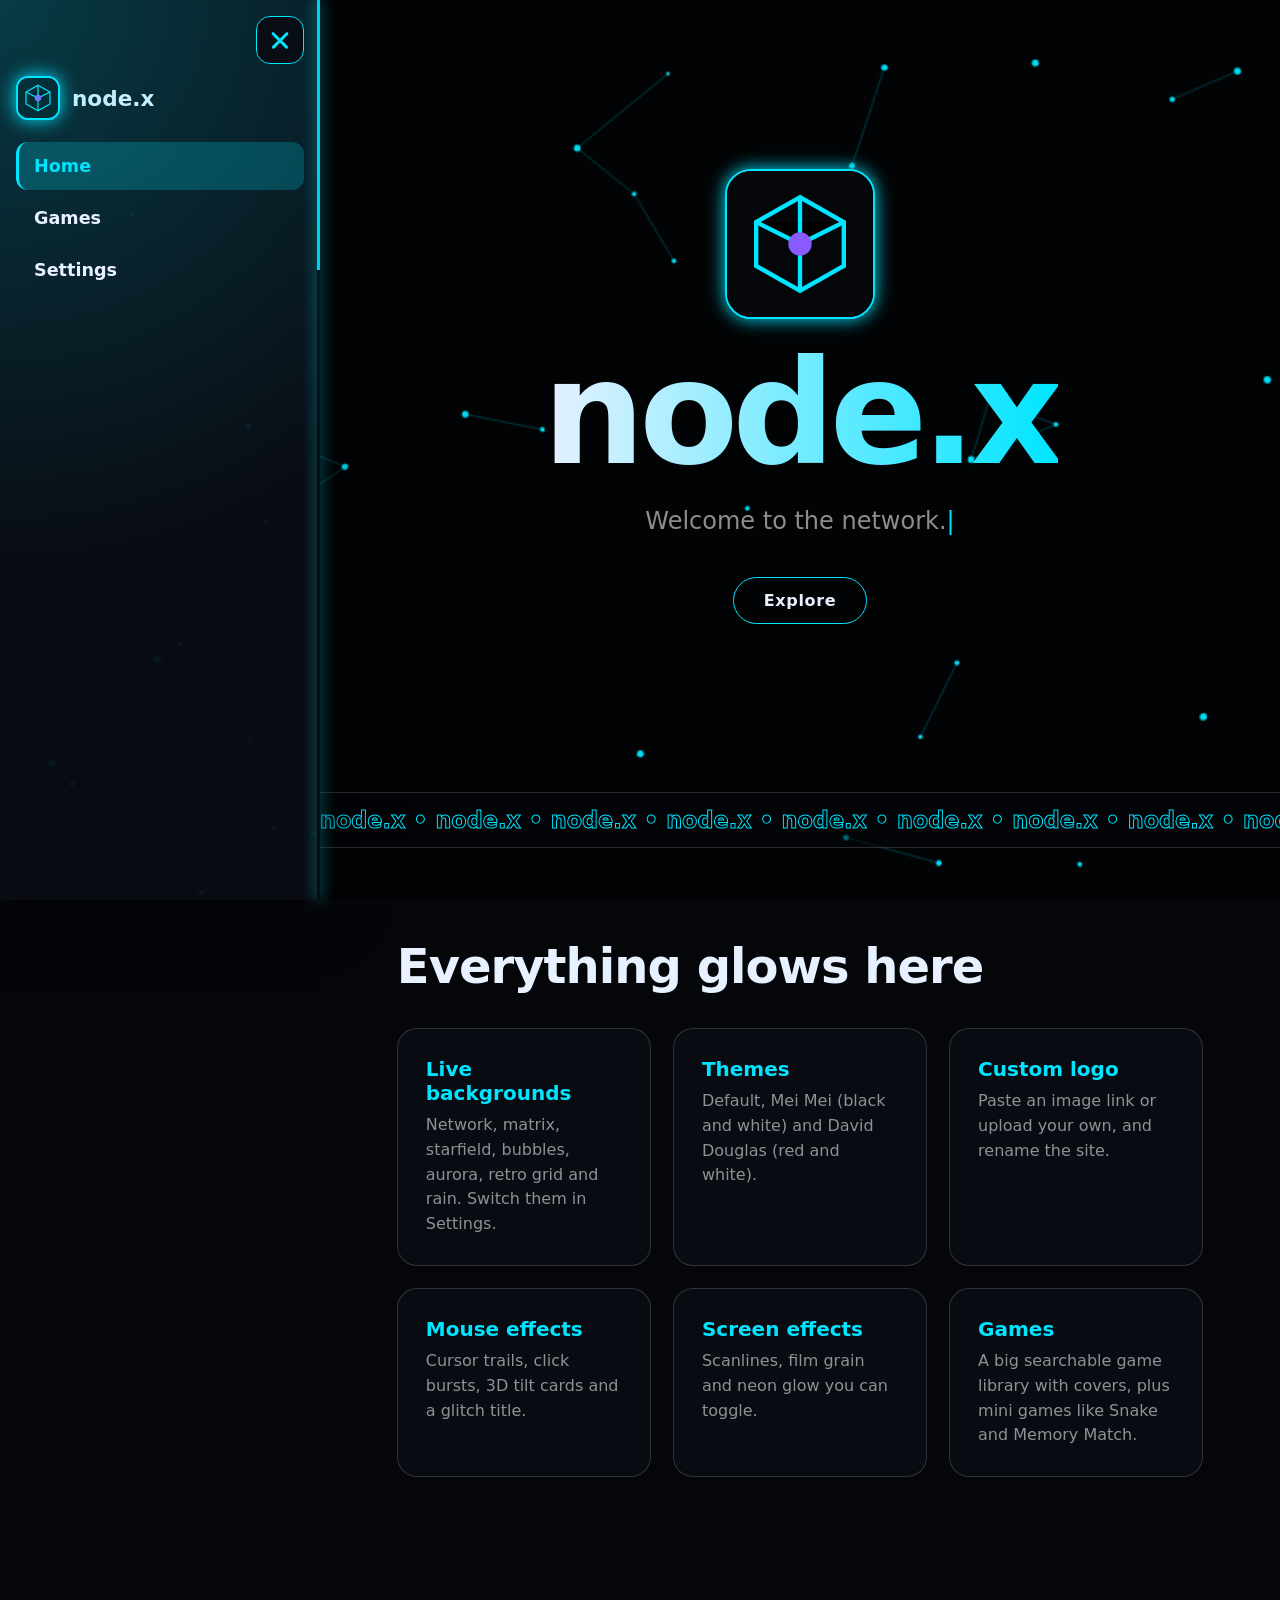
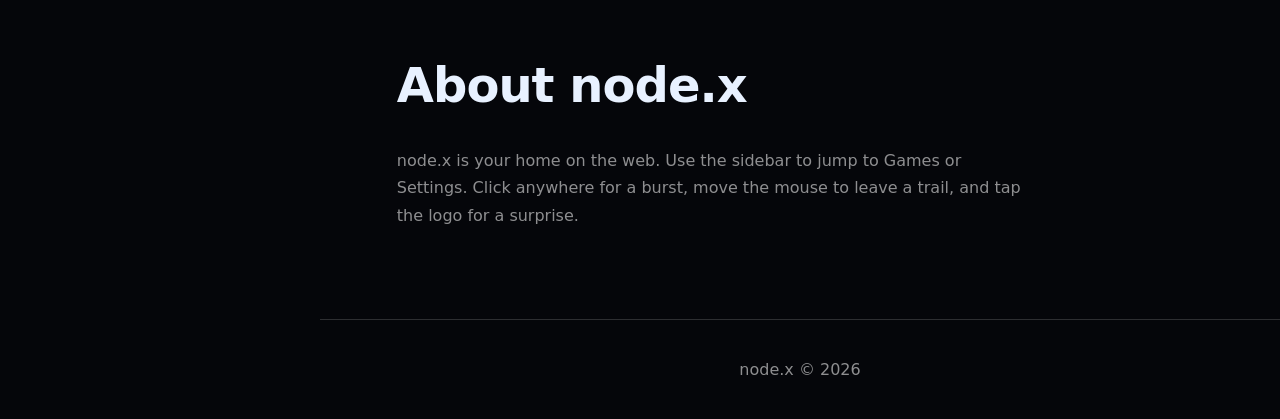
==== commit f75551cd: "Refactor CSS variables and styles in index.html Updated CSS variables and styles for improved design" ====
--- a/index.html
+++ b/index.html
@@ -5,24 +5,24 @@
 <meta name="viewport" content="width=device-width, initial-scale=1">
 <title>node.x</title>
 <style>
-:root{--bg:#05060a;--fg:#e8f1ff;--accent:#00e5ff;--acc2:#8a5cff;--muted:rgba(255,255,255,.55);--panel:rgba(10,12,20,.82);--line:rgba(255,255,255,.16)}
+:root{--bg:#05060a;--fg:#e8f1ff;--accent:#00e5ff;--acc2:#8a5cff;--muted:rgba(255,255,255,.55);--panel:rgba(10,12,20,.94);--line:rgba(255,255,255,.16)}
 *{box-sizing:border-box;margin:0;padding:0}
 html{scroll-behavior:smooth}
 body{background:var(--bg);color:var(--fg);font-family:"Segoe UI",system-ui,-apple-system,Helvetica,Arial,sans-serif;min-height:100vh;overflow-x:hidden;transition:background .6s,color .6s}
 #fx{position:fixed;inset:0;width:100%;height:100%;z-index:0;pointer-events:none}
-body.scan::after{content:"";position:fixed;inset:0;z-index:60;pointer-events:none;background:repeating-linear-gradient(0deg,rgba(0,0,0,.28) 0 1px,transparent 1px 3px);animation:flick 4s steps(2) infinite}
+body.scan::after{content:"";position:fixed;inset:0;z-index:60;pointer-events:none;background:repeating-linear-gradient(0deg,rgba(0,0,0,.28) 0 1px,transparent 1px 3px)}
 @keyframes flick{50%{opacity:.7}}
-body.grain::before{content:"";position:fixed;inset:-50%;z-index:59;pointer-events:none;opacity:.07;background-image:url("data:image/svg+xml,%3Csvg xmlns='http://www.w3.org/2000/svg' width='160' height='160'%3E%3Cfilter id='n'%3E%3CfeTurbulence baseFrequency='.9'/%3E%3C/filter%3E%3Crect width='160' height='160' filter='url(%23n)'/%3E%3C/svg%3E");animation:gr .6s steps(3) infinite}
+body.grain::before{content:"";position:fixed;inset:0;z-index:59;pointer-events:none;opacity:.07;background-image:url("data:image/svg+xml,%3Csvg xmlns='http://www.w3.org/2000/svg' width='160' height='160'%3E%3Cfilter id='n'%3E%3CfeTurbulence baseFrequency='.9'/%3E%3C/filter%3E%3Crect width='160' height='160' filter='url(%23n)'/%3E%3C/svg%3E")}
 @keyframes gr{33%{transform:translate(-3%,2%)}66%{transform:translate(2%,-3%)}}
 main,header,footer{position:relative;z-index:2}
 .logo{width:44px;height:44px;border-radius:12px;object-fit:contain;border:2px solid var(--accent);box-shadow:0 0 18px var(--accent);background:var(--bg)}
-header{display:flex;align-items:center;justify-content:space-between;padding:16px 5vw;position:sticky;top:0;z-index:20;backdrop-filter:blur(12px);background:color-mix(in srgb,var(--bg) 60%,transparent);border-bottom:1px solid var(--line)}
+header{display:flex;align-items:center;justify-content:space-between;padding:16px 5vw;position:sticky;top:0;z-index:20;background:color-mix(in srgb,var(--bg) 60%,transparent);border-bottom:1px solid var(--line)}
 .brand{display:flex;align-items:center;gap:12px;font-weight:800;font-size:1.3rem;letter-spacing:.02em}
 nav{display:flex;gap:22px}
 nav a{color:var(--muted);text-decoration:none;transition:color .2s,text-shadow .2s}
 nav a:hover{color:var(--accent);text-shadow:0 0 12px var(--accent)}
 .hero{min-height:88vh;display:flex;flex-direction:column;align-items:center;justify-content:center;text-align:center;padding:60px 6vw;gap:22px}
-.hero .logo{width:150px;height:150px;border-radius:26px;animation:float 5s ease-in-out infinite,pulse 3s infinite}
+.hero .logo{width:150px;height:150px;border-radius:26px;animation:float 5s ease-in-out infinite}
 @keyframes float{50%{transform:translateY(-16px) rotate(3deg)}}
 @keyframes pulse{50%{box-shadow:0 0 60px var(--accent),0 0 120px var(--acc2)}}
 h1.title{font-size:clamp(3rem,13vw,9rem);font-weight:900;letter-spacing:-.04em;line-height:1;background:linear-gradient(90deg,var(--fg),var(--accent),var(--acc2),var(--fg));background-size:300% 100%;-webkit-background-clip:text;background-clip:text;color:transparent;animation:shine 6s linear infinite;position:relative}
@@ -42,7 +42,7 @@
 section{padding:90px 6vw}
 h2{font-size:clamp(1.8rem,5vw,3rem);margin-bottom:34px;letter-spacing:-.02em}
 .grid{display:grid;grid-template-columns:repeat(auto-fit,minmax(240px,1fr));gap:22px}
-.card{padding:28px;border:1px solid var(--line);border-radius:20px;background:var(--panel);backdrop-filter:blur(8px);transition:transform .15s,border-color .3s,box-shadow .3s;transform-style:preserve-3d;position:relative}
+.card{padding:28px;border:1px solid var(--line);border-radius:20px;background:var(--panel);transition:transform .15s,border-color .3s,box-shadow .3s;position:relative}
 .card:hover{border-color:var(--accent);box-shadow:0 0 34px color-mix(in srgb,var(--accent) 40%,transparent)}
 .card b{display:block;font-size:1.25rem;margin-bottom:8px;color:var(--accent)}
 .card p{color:var(--muted);line-height:1.55}
@@ -50,18 +50,18 @@
 
 /* sidebar */
 :root{--sw:min(320px,86vw)}
-main,footer{transition:margin-left .6s cubic-bezier(.2,.9,.2,1)}
+
 @media(min-width:900px){body.so main,body.so footer{margin-left:var(--sw)}}
-#side{position:fixed;top:0;left:0;bottom:0;width:var(--sw);z-index:70;background:var(--panel);backdrop-filter:blur(20px);transform:translateX(-104%);transition:transform .65s cubic-bezier(.2,.9,.2,1);box-shadow:0 0 60px rgba(0,0,0,.5)}
+#side{will-change:transform;position:fixed;top:0;left:0;bottom:0;width:var(--sw);z-index:70;background:var(--panel);transform:translateX(-104%);transition:transform .65s cubic-bezier(.2,.9,.2,1);box-shadow:0 0 60px rgba(0,0,0,.5)}
 body.so #side{transform:none}
 #sc{height:100%;overflow-y:auto;padding:76px 16px 30px}
 #sc>*{opacity:0;transform:translateX(-30px);transition:opacity .5s,transform .5s}
 body.so #sc>*{opacity:1;transform:none}
 #edge{position:absolute;right:0;top:0;bottom:0;width:3px;background:linear-gradient(var(--accent),var(--accent)) no-repeat;background-size:100% 30%;animation:edge 3s ease-in-out infinite;box-shadow:0 0 14px var(--accent);opacity:.9}
 @keyframes edge{0%{background-position:0 -40%}100%{background-position:0 140%}}
-#side::before{content:"";position:absolute;inset:0;pointer-events:none;background:radial-gradient(circle at 0 0,color-mix(in srgb,var(--accent) 22%,transparent),transparent 60%);animation:glow 6s ease-in-out infinite alternate}
+#side::before{content:"";position:absolute;inset:0;pointer-events:none;background:radial-gradient(circle at 0 0,color-mix(in srgb,var(--accent) 22%,transparent),transparent 60%)}
 @keyframes glow{to{background:radial-gradient(circle at 0 100%,color-mix(in srgb,var(--acc2) 26%,transparent),transparent 60%)}}
-#tog{position:fixed;top:16px;left:16px;z-index:75;width:48px;height:48px;border-radius:14px;border:1.5px solid var(--accent);background:var(--panel);backdrop-filter:blur(10px);cursor:pointer;box-shadow:0 0 18px color-mix(in srgb,var(--accent) 60%,transparent);transition:left .65s cubic-bezier(.2,.9,.2,1),transform .2s}
+#tog{position:fixed;top:16px;left:16px;z-index:75;width:48px;height:48px;border-radius:14px;border:1.5px solid var(--accent);background:var(--panel);cursor:pointer;box-shadow:0 0 18px color-mix(in srgb,var(--accent) 60%,transparent);transition:left .65s cubic-bezier(.2,.9,.2,1),transform .2s}
 body.so #tog{left:calc(var(--sw) - 64px);box-shadow:none}
 #tog:hover{transform:scale(1.1) rotate(-4deg)}
 #tog i{position:absolute;left:12px;right:12px;height:2.5px;border-radius:2px;background:var(--accent);transition:.4s cubic-bezier(.2,.9,.2,1)}
@@ -91,10 +91,10 @@
 
 .view{display:none}
 .view.on{display:block;animation:vin .6s cubic-bezier(.2,.9,.2,1)}
-@keyframes vin{from{opacity:0;transform:translateY(30px) scale(.98);filter:blur(8px)}}
+@keyframes vin{from{opacity:0;transform:translateY(24px)}}
 .vp{padding:100px 6vw 80px;min-height:100vh}
 .set{display:grid;grid-template-columns:repeat(auto-fit,minmax(290px,1fr));gap:22px}
-.sp{padding:24px;border:1px solid var(--line);border-radius:20px;background:var(--panel);backdrop-filter:blur(10px)}
+.sp{padding:24px;border:1px solid var(--line);border-radius:20px;background:var(--panel);}
 .sp h3,.set h3{margin:0 0 12px;font-size:1.05rem;color:var(--accent)}
 .set label{display:flex;justify-content:space-between;align-items:center;gap:10px;margin:10px 0}
 .set input[type=text],.set select{width:100%;padding:10px;border-radius:10px;border:1px solid var(--line);background:rgba(128,128,128,.18);color:var(--fg);font:inherit}
@@ -126,7 +126,7 @@
 #gq{width:100%;max-width:520px;padding:13px 20px;border-radius:99px;border:1.5px solid var(--line);background:var(--panel);color:var(--fg);font:inherit;margin-bottom:14px;transition:.25s}
 #gq:focus{outline:none;border-color:var(--accent);box-shadow:0 0 20px color-mix(in srgb,var(--accent) 45%,transparent)}
 .lgrid{display:grid;grid-template-columns:repeat(auto-fill,minmax(150px,1fr));gap:16px}
-.lc{cursor:pointer;border:1px solid var(--line);border-radius:18px;overflow:hidden;background:var(--panel);color:var(--fg);font:inherit;text-align:left;padding:0;transition:transform .25s,box-shadow .25s,border-color .25s;animation:vin .5s both}
+.lc{cursor:pointer;border:1px solid var(--line);border-radius:18px;overflow:hidden;background:var(--panel);color:var(--fg);font:inherit;text-align:left;padding:0;transition:transform .25s,box-shadow .25s,border-color .25s;content-visibility:auto;contain-intrinsic-size:150px 200px}
 .lc:hover{transform:translateY(-6px) scale(1.03);border-color:var(--accent);box-shadow:0 0 28px color-mix(in srgb,var(--accent) 45%,transparent)}
 .lc img{width:100%;aspect-ratio:1;object-fit:cover;display:block;background:rgba(128,128,128,.2)}
 .lc span{display:block;padding:10px 12px;font-weight:600;font-size:.92rem;line-height:1.25}
@@ -136,6 +136,12 @@
 .hrt{position:absolute;top:8px;right:8px;width:34px;height:34px;border-radius:50%;border:none;background:rgba(0,0,0,.55);color:#fff;cursor:pointer;font-size:18px;line-height:1;transition:transform .25s,color .25s}
 .hrt:hover{transform:scale(1.2)}.hrt.on{color:#ff4d6d;box-shadow:0 0 14px #ff4d6d}
 #pfav.on{border-color:#ff4d6d;color:#ff4d6d}
+body.lite h1.title,body.lite .hero .logo,body.lite #edge,body.lite .type::after{animation:none}
+body.lite .card,body.lite .lc,body.lite .sp,body.lite .nl{transition:none}
+body.lite .card:hover,body.lite .lc:hover{box-shadow:none}
+body,main,section,p,h1,h2,h3,b,span,label{-webkit-user-select:text;user-select:text}
+::selection{background:var(--accent);color:var(--bg)}
+.lc{cursor:pointer;-webkit-user-select:text;user-select:text}
 /* splash */
 #splash{position:fixed;inset:0;z-index:100;display:flex;flex-direction:column;align-items:center;justify-content:center;gap:20px;background:var(--bg);transition:opacity .9s,transform .9s,filter .9s}
 #splash.out{opacity:0;transform:scale(1.25);filter:blur(14px);pointer-events:none}
@@ -206,7 +212,7 @@
   </div>
   <div class="sp" id="player" hidden>
    <div class="gh"><button class="btn" id="pback">Back</button><h3 id="pt"></h3><span class="gm" id="pa" style="margin:0"></span>
-    <span style="margin-left:auto;display:flex;gap:8px"><button class="btn" id="pfav">Favorite</button><button class="btn" id="pfs">Fullscreen</button><button class="btn" id="pnew">New tab</button></span></div>
+    <span style="margin-left:auto;display:flex;gap:8px"><button class="btn" id="prel">Reload</button><button class="btn" id="pcp">Copy link</button><button class="btn" id="pfav">Favorite</button><button class="btn" id="pfs">Fullscreen</button><button class="btn" id="pnew">New tab</button></span></div>
    <div id="pf"></div>
   </div>
   <div class="sp" id="stage" hidden>
@@ -217,6 +223,9 @@
  <div class="view vp" id="v-settings">
   <h2>Settings</h2>
   <div class="set">
+   <div class="sp"><h3>Performance</h3>
+    <select id="perf"><option value="low">Low (best for Chromebooks)</option><option value="bal">Balanced</option><option value="high">High (fastest computers)</option></select>
+    <p class="gm" style="text-align:left">Low mode runs at 30 fps, draws the background at lower resolution and turns off heavy effects. It is picked for you automatically on slower devices.</p></div>
    <div class="sp"><h3>Theme</h3><div class="themes" id="themes"></div></div>
    <div class="sp"><h3>Background effect</h3>
     <select id="bg">
@@ -266,28 +275,31 @@
 const $=s=>document.querySelector(s),$$=s=>[...document.querySelectorAll(s)];
 const DEF="data:image/svg+xml,"+encodeURIComponent('<svg xmlns="http://www.w3.org/2000/svg" viewBox="0 0 100 100"><rect width="100" height="100" fill="#05060a"/><g stroke="#00e5ff" stroke-width="3"><path d="M50 18 80 35 80 65 50 82 20 65 20 35Z" fill="none"/><path d="M50 18V50M20 35 50 50 80 35M50 50V82"/></g><circle cx="50" cy="50" r="8" fill="#8a5cff"/></svg>');
 const THEMES={
- node:{label:"node.x (default)",bg:"#05060a",fg:"#e8f1ff",accent:"#00e5ff",acc2:"#8a5cff",logo:DEF,name:"node.x",sw:"#00e5ff"},
- mei:{label:"Mei Mei theme",bg:"#000000",fg:"#ffffff",accent:"#ffffff",acc2:"#8c8c8c",logo:"https://tr.rbxcdn.com/180DAY-a175ab77fef306e1a567da03872fd10f/420/420/BackAccessory/Webp/noFilter",name:"node.x",sw:"#fff"},
- david:{label:"David Douglas",bg:"#8f0a1a",fg:"#ffffff",accent:"#ffffff",acc2:"#ff4d5e",logo:"https://cache.bsnsports.com/comp/sls/get/43/15387?f=jpg&sid=15387&ts=1749478020",name:"node.x",sw:"#d6122b"}
+ node:{label:"node.x (default)",bg:"#05060a",fg:"#e8f1ff",accent:"#00e5ff",acc2:"#8a5cff",logo:DEF,name:"node.x",sw:"#00e5ff",panel:"rgba(10,12,20,.94)"},
+ mei:{label:"Mei Mei theme",bg:"#000000",fg:"#ffffff",accent:"#ffffff",acc2:"#8c8c8c",logo:"https://tr.rbxcdn.com/180DAY-a175ab77fef306e1a567da03872fd10f/420/420/BackAccessory/Webp/noFilter",name:"node.x",sw:"#fff",panel:"rgba(8,8,8,.94)"},
+ david:{label:"David Douglas",bg:"#8f0a1a",fg:"#ffffff",accent:"#ffffff",acc2:"#ff4d5e",logo:"https://cache.bsnsports.com/comp/sls/get/43/15387?f=jpg&sid=15387&ts=1749478020",name:"node.x",sw:"#d6122b",panel:"rgba(70,0,10,.94)"}
 };
-const D={theme:"node",bg:"network",speed:1,density:70,accent:"",trail:true,burst:true,glitch:true,scan:false,grain:true,tilt:true,name:"node.x",logo:""};
+const PRE={low:{fps:30,density:35,grain:false,scan:false,glitch:false,tilt:false,trail:false,rs:.67},bal:{fps:45,density:60,grain:false,scan:false,glitch:true,tilt:true,trail:true,rs:.85},high:{fps:60,density:90,grain:true,scan:false,glitch:true,tilt:true,trail:true,rs:1}};
+const detect=()=>{const c=navigator.hardwareConcurrency||4,m=navigator.deviceMemory||4;return(c<=4||m<=4)?"low":(c<=8?"bal":"high")};
+const D={perf:"",fps:60,rs:1,theme:"node",bg:"network",speed:1,density:70,accent:"",trail:true,burst:true,glitch:true,scan:false,grain:true,tilt:true,name:"node.x",logo:""};
 let S={...D};
 try{Object.assign(S,JSON.parse(localStorage.getItem("nodex")||"{}"))}catch(e){}
+if(!S.perf){S.perf=detect();Object.assign(S,PRE[S.perf])}
 const save=()=>{try{localStorage.setItem("nodex",JSON.stringify(S))}catch(e){}};
 
 function apply(){
  const t=THEMES[S.theme]||THEMES.node,r=document.documentElement.style;
  r.setProperty("--bg",t.bg);r.setProperty("--fg",t.fg);
- r.setProperty("--accent",S.accent||t.accent);r.setProperty("--acc2",t.acc2);
+ r.setProperty("--accent",S.accent||t.accent);r.setProperty("--acc2",t.acc2);r.setProperty("--panel",t.panel);
  const src=S.logo||t.logo;
  $$(".logo").forEach(i=>{i.onerror=()=>{i.onerror=null;i.src=DEF};i.src=src});
  $$(".nm").forEach(n=>n.textContent=S.name);
  $$("h1.title").forEach(h=>{h.textContent=S.name;h.dataset.text=S.name});
  document.title=S.name;
  const b=document.body.classList;
- b.toggle("glitch",S.glitch);b.toggle("scan",S.scan);b.toggle("grain",S.grain);
+ b.toggle("lite",S.perf==="low");b.toggle("glitch",S.glitch);b.toggle("scan",S.scan);b.toggle("grain",S.grain);
  $$(".tb").forEach(x=>x.classList.toggle("on",x.dataset.t===S.theme));
- $("#bg").value=S.bg;$("#speed").value=S.speed;$("#density").value=S.density;
+ $("#perf").value=S.perf;$("#bg").value=S.bg;$("#speed").value=S.speed;$("#density").value=S.density;
  $("#accent").value=S.accent||t.accent;
  ["trail","burst","glitch","scan","grain","tilt"].forEach(k=>$("#"+k).checked=S[k]);
  $("#name").value=S.name;
@@ -297,6 +309,7 @@
 // themes list
 $("#themes").innerHTML=Object.entries(THEMES).map(([k,t])=>`<button class="tb" data-t="${k}"><i style="background:${t.sw}"></i>${t.label}</button>`).join("");
 $$(".tb").forEach(b=>b.onclick=()=>{S.theme=b.dataset.t;S.accent="";S.logo="";S.name=THEMES[S.theme].name;apply()});
+$("#perf").onchange=e=>{S.perf=e.target.value;Object.assign(S,PRE[S.perf]);size();apply()};
 $("#bg").onchange=e=>{S.bg=e.target.value;apply()};
 $("#speed").oninput=e=>{S.speed=+e.target.value;save()};
 $("#density").oninput=e=>{S.density=+e.target.value;init();save()};
@@ -307,7 +320,7 @@
 $("#logoReset").onclick=()=>{S.logo="";apply()};
 $("#logoFile").onclick=()=>$("#file").click();
 $("#file").onchange=e=>{const f=e.target.files[0];if(!f)return;const r=new FileReader();r.onload=()=>{S.logo=r.result;apply()};r.readAsDataURL(f)};
-$("#reset").onclick=()=>{S={...D};apply()};
+$("#reset").onclick=()=>{S={...D};S.perf=detect();Object.assign(S,PRE[S.perf]);size();apply()};
 const B=document.body.classList;
 $("#tog").onclick=()=>B.toggle("so");$("#veil").onclick=()=>B.remove("so");
 document.addEventListener("keydown",e=>{if(e.key==="Escape")B.remove("so")});
@@ -340,8 +353,8 @@
  let sn,d,nd,f,sc,alive,best=bestGet("snake");s2.textContent=best;
  function food(){do{f={x:Math.random()*N|0,y:Math.random()*N|0}}while(sn.some(p=>p.x===f.x&&p.y===f.y))}
  function reset(){sn=[{x:9,y:9},{x:8,y:9},{x:7,y:9}];d=nd={x:1,y:0};sc=0;alive=true;s1.textContent=0;food()}
- function draw(){x.clearRect(0,0,360,360);x.fillStyle=C.b;x.shadowColor=C.b;x.shadowBlur=14;x.fillRect(f.x*Z+3,f.y*Z+3,Z-6,Z-6);
-  x.fillStyle=C.a;x.shadowColor=C.a;sn.forEach((p,i)=>{x.globalAlpha=1-i/(sn.length+6);x.fillRect(p.x*Z+1,p.y*Z+1,Z-2,Z-2)});x.globalAlpha=1;x.shadowBlur=0;
+ function draw(){x.clearRect(0,0,360,360);x.fillStyle=C.b;x.fillRect(f.x*Z+3,f.y*Z+3,Z-6,Z-6);
+  x.fillStyle=C.a;sn.forEach((p,i)=>{x.globalAlpha=1-i/(sn.length+6);x.fillRect(p.x*Z+1,p.y*Z+1,Z-2,Z-2)});x.globalAlpha=1;
   if(!alive){x.fillStyle="rgba(0,0,0,.6)";x.fillRect(0,0,360,360);x.fillStyle="#fff";x.font="bold 28px sans-serif";x.textAlign="center";x.fillText("Game over: "+sc,180,180)}}
  function step(){if(!alive)return;d=nd;const h={x:sn[0].x+d.x,y:sn[0].y+d.y};
   if(h.x<0||h.y<0||h.x>=N||h.y>=N||sn.some(p=>p.x===h.x&&p.y===h.y)){alive=false;if(sc>best){best=sc;bestSet("snake",best);s2.textContent=best}draw();return}
@@ -381,7 +394,7 @@
 const GAMES={snake:{t:"Snake",d:"Eat, grow, and do not crash.",run:snake},ttt:{t:"Tic Tac Toe",d:"Play X against the AI.",run:ttt},click:{t:"Click Speed",d:"How many clicks in 10 seconds?",run:clicker},mem:{t:"Memory Match",d:"Find all the matching pairs.",run:memory}};
 let stop=null;
 $("#gl").innerHTML=Object.entries(GAMES).map(([k,g])=>`<button class="card gc" data-g="${k}"><b>${g.t}</b><p>${g.d}</p></button>`).join("");
-function closeGame(){if(stop){stop();stop=null}tok++;$("#stage").hidden=true;$("#player").hidden=true;$("#pf").innerHTML="";$("#gwrap").hidden=false}
+function closeGame(){if(stop){stop();stop=null}tok++;$("#stage").hidden=true;$("#player").hidden=true;$("#pf").innerHTML="";curHtml="";bgOn=true;cv.style.display="";$("#gwrap").hidden=false}
 $$(".gc").forEach(b=>b.onclick=()=>{const g=GAMES[b.dataset.g];closeGame();$("#gwrap").hidden=true;$("#stage").hidden=false;$("#gt").textContent=g.t;$("#gb").innerHTML="";stop=g.run($("#gb"))});
 $("#gback").onclick=closeGame;
 
@@ -404,31 +417,42 @@
  let base=Z;if(tag==="fav")base=Z.filter(g=>favs.includes(g.id));else if(tag==="recent")base=rec.map(id=>Z.find(g=>g.id===id)).filter(Boolean);else if(tag!=="all")base=Z.filter(g=>(g.special||[]).includes(tag));
  fl=base.filter(g=>!q||g.name.toLowerCase().includes(q));
  shown=0;$("#lg").innerHTML="";$("#gcount").textContent=fl.length+" games";more()}
-function more(){const f=fl.slice(shown,shown+60);shown+=f.length;
- $("#lg").insertAdjacentHTML("beforeend",f.map(g=>`<div class="lw"><button class="lc" data-id="${g.id}"><img loading="lazy" alt="" data-c="${esc(g.cover)}" data-n="0" src="${esc(coverUrl(g.cover,0))}" onerror="cf(this)"><span>${esc(g.name)}</span></button><button class="hrt ${favs.includes(g.id)?"on":""}" data-h="${g.id}" aria-label="Favorite">&#9829;</button></div>`).join(""));
+function more(){const CH=S.perf==="low"?30:60,f=fl.slice(shown,shown+CH);shown+=f.length;
+ $("#lg").insertAdjacentHTML("beforeend",f.map(g=>`<div class="lw"><div class="lc" role="button" tabindex="0" data-id="${g.id}"><img loading="lazy" decoding="async" width="150" height="150" alt="" data-c="${esc(g.cover)}" data-n="0" src="${esc(coverUrl(g.cover,0))}" onerror="cf(this)"><span>${esc(g.name)}</span></div><button class="hrt ${favs.includes(g.id)?"on":""}" data-h="${g.id}" aria-label="Favorite">&#9829;</button></div>`).join(""));
  $("#more").hidden=shown>=fl.length}
-$("#more").onclick=more;$("#gq").oninput=filt;
+$("#more").onclick=more;
+$("#lg").onkeydown=e=>{if(e.key==="Enter"||e.key===" "){const b=e.target.closest(".lc");if(b){e.preventDefault();b.click()}}};let dbt;$("#gq").oninput=()=>{clearTimeout(dbt);dbt=setTimeout(filt,160)};
 function toggleFav(id){id=+id;favs=favs.includes(id)?favs.filter(x=>x!==id):[...favs,id];setJ("nx_fav",favs);
  $$('[data-h="'+id+'"]').forEach(h=>h.classList.toggle("on",favs.includes(id)));pfavUp();if(tag==="fav"&&$("#player").hidden)filt()}
 function pfavUp(){const on=curG&&favs.includes(curG.id);$("#pfav").classList.toggle("on",!!on);$("#pfav").innerHTML=on?"&#9829; Favorited":"&#9825; Favorite"}
 $("#pfav").onclick=()=>{if(curG)toggleFav(curG.id)};
 $("#rnd").onclick=()=>{if(Z.length)play(Z[Math.random()*Z.length|0])};
-$("#lg").onclick=e=>{const h=e.target.closest(".hrt");if(h){e.stopPropagation();toggleFav(h.dataset.h);return}const b=e.target.closest(".lc");if(!b)return;const g=Z.find(x=>x.id==b.dataset.id);if(g)play(g)};
+$("#lg").onclick=e=>{const h=e.target.closest(".hrt");if(h){e.stopPropagation();toggleFav(h.dataset.h);return}const b=e.target.closest(".lc");if(!b)return;if(String(getSelection()).trim())return;const g=Z.find(x=>x.id==b.dataset.id);if(g)play(g)};
 $$(".tg").forEach(b=>b.onclick=()=>{tag=b.dataset.tg;$$(".tg").forEach(x=>x.classList.toggle("on",x===b));filt()});
 $$(".tab").forEach(b=>b.onclick=()=>{$$(".tab").forEach(x=>x.classList.toggle("on",x===b));$("#lib").hidden=b.dataset.tab!=="lib";$("#mini").hidden=b.dataset.tab!=="mini"});
+let tries=0;
 async function play(g){
  if(g.url.indexOf("{HTML_URL}")<0){open(g.url,"_blank");return}
- closeGame();const my=++tok;curG=g;rec=[g.id,...rec.filter(x=>x!==g.id)].slice(0,24);setJ("nx_recent",rec);pfavUp();$("#gwrap").hidden=true;$("#player").hidden=false;
- $("#pt").textContent=g.name;$("#pa").textContent=g.author?"by "+g.author:"";
- const box=$("#pf");box.innerHTML='<p class="gm" style="color:#fff">Loading '+esc(g.name)+'...</p>';scrollTo(0,0);
- let h="";
- for(const b of [CDN,RAW]){try{const r=await fetch(fill(g.url,b));if(r.ok){h=await r.text();break}}catch(e){}}
+ closeGame();curG=g;rec=[g.id,...rec.filter(x=>x!==g.id)].slice(0,24);setJ("nx_recent",rec);pfavUp();tries=0;
+ $("#gwrap").hidden=true;$("#player").hidden=false;bgOn=false;cv.style.display="none";
+ $("#pt").textContent=g.name;$("#pa").textContent=g.author?"by "+g.author:"";scrollTo(0,0);
+ loadGame(false)}
+async function loadGame(force){
+ const g=curG;if(!g)return;const my=++tok,box=$("#pf");curHtml="";
+ box.innerHTML='<p class="gm" style="color:#fff">Loading '+esc(g.name)+'...</p>';
+ const order=tries%2?[RAW,CDN]:[CDN,RAW];let h="";
+ for(const b of order){try{const r=await fetch(fill(g.url,b),force?{cache:"reload"}:{});if(r.ok){h=await r.text();if(h.length>50)break;h=""}}catch(e){}}
  if(my!==tok)return;
- if(!h){box.innerHTML='<p class="gm" style="color:#fff">Could not load this game. Try again in a moment.</p>';return}
+ if(!h){box.innerHTML='<div style="text-align:center"><p class="gm" style="color:#fff">Could not load this game.</p><button class="btn" id="rtry">Try again</button></div>';$("#rtry").onclick=()=>{tries++;loadGame(true)};return}
  curHtml=fill(h,CDN);
  const f=document.createElement("iframe");f.allow="fullscreen; autoplay; gamepad; clipboard-write; pointer-lock";f.setAttribute("allowfullscreen","");
  f.setAttribute("sandbox","allow-scripts allow-same-origin allow-pointer-lock allow-popups allow-forms allow-modals allow-downloads");
  f.srcdoc=curHtml;box.innerHTML="";box.appendChild(f)}
+function copyTxt(t,btn){const done=()=>{const o=btn.textContent;btn.textContent="Copied!";setTimeout(()=>btn.textContent=o,1300)};
+ const fb=()=>{const a=document.createElement("textarea");a.value=t;document.body.appendChild(a);a.select();try{document.execCommand("copy")}catch(e){}a.remove();done()};
+ if(navigator.clipboard&&navigator.clipboard.writeText)navigator.clipboard.writeText(t).then(done,fb);else fb()}
+$("#prel").onclick=()=>{tries++;loadGame(true)};
+$("#pcp").onclick=e=>{if(curG)copyTxt(fill(curG.url,CDN),e.currentTarget)};
 $("#pback").onclick=closeGame;
 $("#pfs").onclick=()=>{const f=$("#pf iframe");if(f&&f.requestFullscreen)f.requestFullscreen()};
 $("#pnew").onclick=()=>{if(curHtml)open(URL.createObjectURL(new Blob([curHtml],{type:"text/html"})),"_blank")};
@@ -442,8 +466,8 @@
  try{Object.keys(localStorage).filter(k=>k!=="nodex"&&k.indexOf("nx_")!==0).forEach(k=>localStorage.removeItem(k))}catch(e){}alert("Game saves cleared.")};
 
 // canvas fx
-const cv=$("#fx"),g=cv.getContext("2d");let W,H,P=[],C={},mx=-999,my=-999,trail=[],bits=[],t0=0;
-function size(){W=cv.width=innerWidth;H=cv.height=innerHeight;init()}
+const cv=$("#fx"),g=cv.getContext("2d",{alpha:false});let RS=1,bgOn=true,cl=0,last=0,K=1,W,H,P=[],C={},mx=-999,my=-999,trail=[],bits=[],t0=0;
+function size(){RS=S.rs||1;W=innerWidth;H=innerHeight;cv.width=Math.round(W*RS);cv.height=Math.round(H*RS);g.setTransform(RS,0,0,RS,0,0);init()}
 addEventListener("resize",size);
 function colors(){const s=getComputedStyle(document.documentElement);C={bg:s.getPropertyValue("--bg").trim(),fg:s.getPropertyValue("--fg").trim(),a:s.getPropertyValue("--accent").trim(),b:s.getPropertyValue("--acc2").trim()}}
 function init(){
@@ -463,7 +487,9 @@
 addEventListener("touchmove",e=>{const t=e.touches[0];mx=t.clientX;my=t.clientY;if(S.trail)trail.push({x:mx,y:my,l:1})},{passive:true});
 
 function frame(t){
- requestAnimationFrame(frame);const sp=S.speed,m=S.bg;t0=t*.001*sp;
+ requestAnimationFrame(frame);const FPS=S.fps||60;if(!bgOn||document.hidden||t-last<1000/FPS-2)return;last=t;K=60/FPS;
+ const sp=S.speed*K,m=S.bg;t0=t*.001*S.speed;
+ if(m==="none"&&!bits.length&&!trail.length){if(!cl){g.fillStyle=C.bg;g.fillRect(0,0,W,H);cl=1}return}cl=0;
  g.globalCompositeOperation="source-over";
  g.fillStyle=C.bg+(m==="matrix"||m==="rain"?"33":"55");
  if(m==="matrix"||m==="rain")g.fillStyle=C.bg+"26";
@@ -473,8 +499,9 @@
   for(const p of P){p.x+=p.vx*sp;p.y+=p.vy*sp;if(p.x<0||p.x>W)p.vx*=-1;if(p.y<0||p.y>H)p.vy*=-1;
    const dx=mx-p.x,dy=my-p.y,d=Math.hypot(dx,dy);if(d<160){p.x+=dx*.01;p.y+=dy*.01;g.globalAlpha=1-d/160;g.beginPath();g.moveTo(p.x,p.y);g.lineTo(mx,my);g.stroke()}
    g.globalAlpha=.9;g.beginPath();g.arc(p.x,p.y,p.r,0,6.3);g.fill()}
-  g.globalAlpha=.25;
-  for(let i=0;i<P.length;i++)for(let j=i+1;j<P.length;j++){const d=Math.hypot(P[i].x-P[j].x,P[i].y-P[j].y);if(d<120){g.globalAlpha=.3*(1-d/120);g.beginPath();g.moveTo(P[i].x,P[i].y);g.lineTo(P[j].x,P[j].y);g.stroke()}}
+  g.globalAlpha=.22;g.beginPath();
+  for(let i=0;i<P.length;i++)for(let j=i+1;j<P.length;j++){const dx=P[i].x-P[j].x,dy=P[i].y-P[j].y;if(dx*dx+dy*dy<14400){g.moveTo(P[i].x,P[i].y);g.lineTo(P[j].x,P[j].y)}}
+  g.stroke();
  }else if(m==="matrix"){
   g.font="15px monospace";
   for(const p of P){g.fillStyle=Math.random()<.04?C.fg:C.a;g.globalAlpha=1;g.fillText(String.fromCharCode(0x30A0+Math.random()*80|0),p.x,p.y);p.y+=p.v*sp*2;if(p.y>H+20&&Math.random()>.97)p.y=0;if(p.y>H+200)p.y=0}
@@ -500,9 +527,9 @@
  }
  // burst particles
  g.globalAlpha=1;
- for(let i=bits.length-1;i>=0;i--){const b=bits[i];b.x+=b.vx;b.y+=b.vy;b.vy+=.08;b.life-=.02;if(b.life<=0){bits.splice(i,1);continue}g.globalAlpha=b.life;g.fillStyle=b.c;g.fillRect(b.x,b.y,4,4)}
+ for(let i=bits.length-1;i>=0;i--){const b=bits[i];b.x+=b.vx*K;b.y+=b.vy*K;b.vy+=.08*K;b.life-=.02*K;if(b.life<=0){bits.splice(i,1);continue}g.globalAlpha=b.life;g.fillStyle=b.c;g.fillRect(b.x,b.y,4,4)}
  // cursor trail
- for(let i=trail.length-1;i>=0;i--){const q=trail[i];q.l-=.04;if(q.l<=0){trail.splice(i,1);continue}g.globalAlpha=q.l;g.fillStyle=i%2?C.a:C.b;g.beginPath();g.arc(q.x,q.y,10*q.l,0,6.3);g.fill()}
+ for(let i=trail.length-1;i>=0;i--){const q=trail[i];q.l-=.04*K;if(q.l<=0){trail.splice(i,1);continue}g.globalAlpha=q.l;g.fillStyle=i%2?C.a:C.b;g.beginPath();g.arc(q.x,q.y,10*q.l,0,6.3);g.fill()}
  g.globalAlpha=1;
 }
 colors();size();apply();requestAnimationFrame(frame);
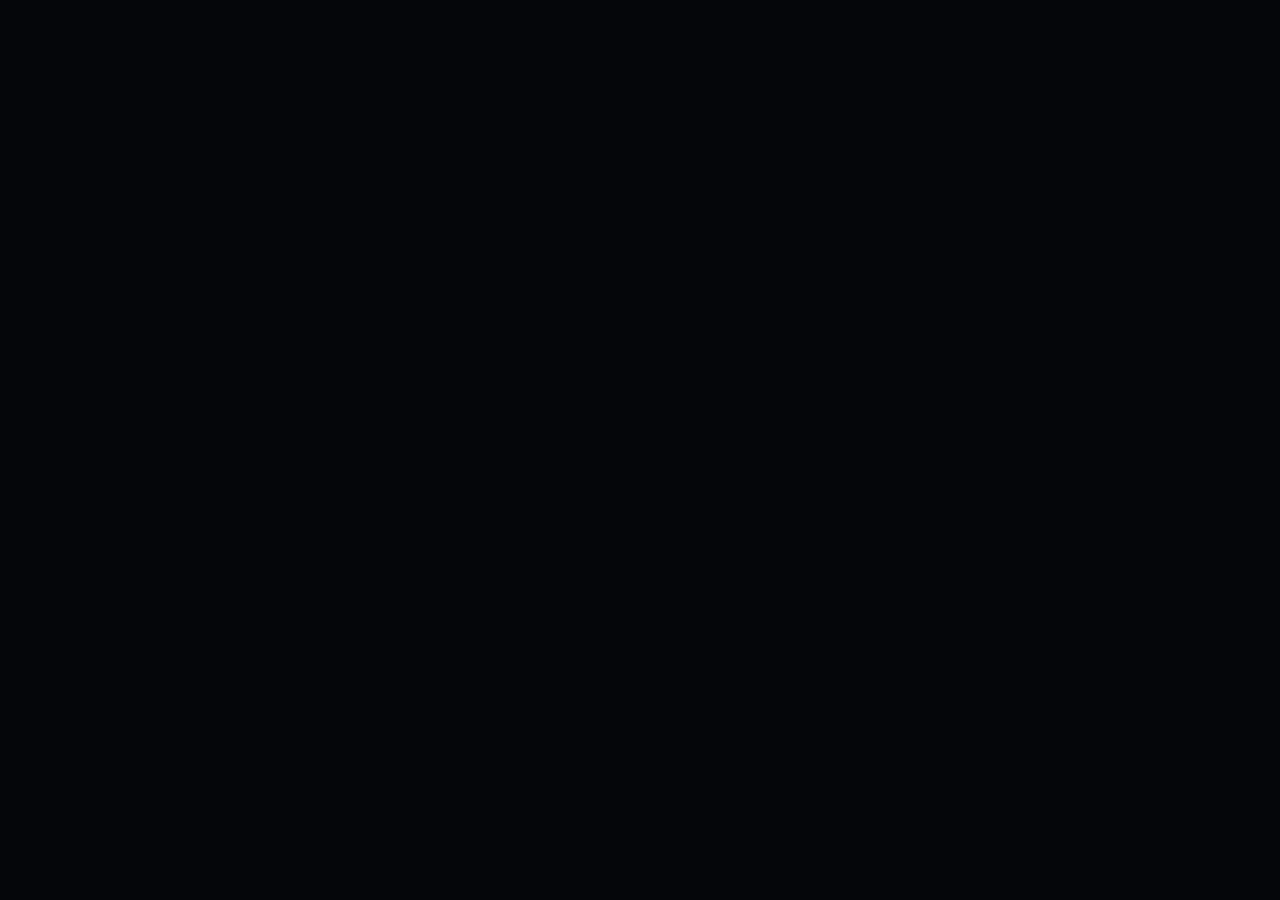
==== commit aade38ff: "Update print statement from 'Hello' to 'Goodbye'" ====
--- a/index.html
+++ b/index.html
@@ -90,451 +90,4 @@
 @media(max-width:899px){body.so #veil{opacity:1;pointer-events:auto}}
 
 .view{display:none}
-.view.on{display:block;animation:vin .6s cubic-bezier(.2,.9,.2,1)}
-@keyframes vin{from{opacity:0;transform:translateY(24px)}}
-.vp{padding:100px 6vw 80px;min-height:100vh}
-.set{display:grid;grid-template-columns:repeat(auto-fit,minmax(290px,1fr));gap:22px}
-.sp{padding:24px;border:1px solid var(--line);border-radius:20px;background:var(--panel);}
-.sp h3,.set h3{margin:0 0 12px;font-size:1.05rem;color:var(--accent)}
-.set label{display:flex;justify-content:space-between;align-items:center;gap:10px;margin:10px 0}
-.set input[type=text],.set select{width:100%;padding:10px;border-radius:10px;border:1px solid var(--line);background:rgba(128,128,128,.18);color:var(--fg);font:inherit}
-.set select option{color:#000}
-.set input[type=range]{width:55%;accent-color:var(--accent)}
-.set input[type=checkbox]{accent-color:var(--accent);width:20px;height:20px}
-.set input[type=color]{width:60px;height:34px;border:none;background:none;cursor:pointer}
-.nl{font-size:1.1rem;padding:14px 18px}
-.nl.act{color:var(--accent)}
-.gc{cursor:pointer;text-align:left;font:inherit;color:var(--fg)}
-.gc:hover{transform:translateY(-6px)}
-.gc b{font-size:1.3rem}
-.gh{display:flex;align-items:center;gap:16px;margin-bottom:18px}
-.gh h3{margin:0;font-size:1.4rem}
-.gm{color:var(--muted);text-align:center;margin:12px 0}
-#gb{display:flex;flex-direction:column;align-items:center}
-.ttt{display:grid;grid-template-columns:repeat(3,92px);gap:8px}
-.cell{width:92px;height:92px;font-size:2.4rem;font-weight:800;border-radius:16px;border:1.5px solid var(--line);background:transparent;color:var(--fg);cursor:pointer;transition:.2s}
-.cell:hover{border-color:var(--accent);box-shadow:0 0 16px var(--accent)}
-.mem{display:grid;grid-template-columns:repeat(4,76px);gap:8px}
-.mc{width:76px;height:76px;font-size:2rem;border-radius:14px;border:1.5px solid var(--accent);background:color-mix(in srgb,var(--accent) 14%,transparent);color:var(--fg);cursor:pointer;transition:transform .3s}
-.mc.up{background:var(--bg);transform:rotateY(360deg)}
-.mc.dn{border-color:#3ddc84;opacity:.65}
-.btn.big{font-size:1.6rem;padding:34px 60px;border-radius:30px}
-
-.tags{display:flex;gap:8px;flex-wrap:wrap;margin-bottom:16px}
-.chip{cursor:pointer;padding:9px 18px;border-radius:99px;border:1.5px solid var(--line);background:transparent;color:var(--fg);font:inherit;transition:.25s}
-.chip.on,.chip:hover{border-color:var(--accent);color:var(--accent);box-shadow:0 0 14px color-mix(in srgb,var(--accent) 45%,transparent)}
-#gq{width:100%;max-width:520px;padding:13px 20px;border-radius:99px;border:1.5px solid var(--line);background:var(--panel);color:var(--fg);font:inherit;margin-bottom:14px;transition:.25s}
-#gq:focus{outline:none;border-color:var(--accent);box-shadow:0 0 20px color-mix(in srgb,var(--accent) 45%,transparent)}
-.lgrid{display:grid;grid-template-columns:repeat(auto-fill,minmax(150px,1fr));gap:16px}
-.lc{cursor:pointer;border:1px solid var(--line);border-radius:18px;overflow:hidden;background:var(--panel);color:var(--fg);font:inherit;text-align:left;padding:0;transition:transform .25s,box-shadow .25s,border-color .25s;content-visibility:auto;contain-intrinsic-size:150px 200px}
-.lc:hover{transform:translateY(-6px) scale(1.03);border-color:var(--accent);box-shadow:0 0 28px color-mix(in srgb,var(--accent) 45%,transparent)}
-.lc img{width:100%;aspect-ratio:1;object-fit:cover;display:block;background:rgba(128,128,128,.2)}
-.lc span{display:block;padding:10px 12px;font-weight:600;font-size:.92rem;line-height:1.25}
-#pf{height:min(78vh,820px);border:2px solid var(--accent);border-radius:16px;overflow:hidden;background:#000;display:flex;align-items:center;justify-content:center;box-shadow:0 0 30px color-mix(in srgb,var(--accent) 35%,transparent)}
-#pf iframe{width:100%;height:100%;border:0}
-.lw{position:relative}.lw .lc{width:100%;display:block}
-.hrt{position:absolute;top:8px;right:8px;width:34px;height:34px;border-radius:50%;border:none;background:rgba(0,0,0,.55);color:#fff;cursor:pointer;font-size:18px;line-height:1;transition:transform .25s,color .25s}
-.hrt:hover{transform:scale(1.2)}.hrt.on{color:#ff4d6d;box-shadow:0 0 14px #ff4d6d}
-#pfav.on{border-color:#ff4d6d;color:#ff4d6d}
-body.lite h1.title,body.lite .hero .logo,body.lite #edge,body.lite .type::after{animation:none}
-body.lite .card,body.lite .lc,body.lite .sp,body.lite .nl{transition:none}
-body.lite .card:hover,body.lite .lc:hover{box-shadow:none}
-body,main,section,p,h1,h2,h3,b,span,label{-webkit-user-select:text;user-select:text}
-::selection{background:var(--accent);color:var(--bg)}
-.lc{cursor:pointer;-webkit-user-select:text;user-select:text}
-/* splash */
-#splash{position:fixed;inset:0;z-index:100;display:flex;flex-direction:column;align-items:center;justify-content:center;gap:20px;background:var(--bg);transition:opacity .9s,transform .9s,filter .9s}
-#splash.out{opacity:0;transform:scale(1.25);filter:blur(14px);pointer-events:none}
-#splash .logo{width:min(200px,42vw);height:min(200px,42vw);border-radius:30px;animation:float 4s ease-in-out infinite,pulse 2.5s infinite}
-#splash h1.title{font-size:clamp(3.4rem,16vw,10rem)}
-#splash small{color:var(--muted);letter-spacing:.3em}
-/* settings */
-#side h3{margin:20px 0 10px;font-size:.95rem;color:var(--accent)}
-#side label{display:flex;justify-content:space-between;align-items:center;gap:10px;margin:9px 0;font-size:.92rem}
-#side input[type=text],#side select{width:100%;padding:9px;border-radius:10px;border:1px solid var(--line);background:rgba(128,128,128,.18);color:var(--fg);font:inherit}
-#side select option{color:#000}
-#side input[type=range]{width:55%;accent-color:var(--accent)}
-#side input[type=color]{width:60px;height:34px;border:none;background:none;cursor:pointer}
-.themes{display:grid;grid-template-columns:1fr;gap:8px}
-.tb{cursor:pointer;padding:12px;border-radius:12px;border:1.5px solid var(--line);background:transparent;color:var(--fg);font:inherit;text-align:left;display:flex;gap:10px;align-items:center}
-.tb.on{border-color:var(--accent);box-shadow:0 0 14px var(--accent)}
-.tb i{width:26px;height:26px;border-radius:50%;border:2px solid var(--fg)}
-.row{display:flex;gap:8px;margin-top:8px}
-.row .btn{padding:9px 14px;font-size:.85rem;flex:1}
-.close{float:right;background:none;border:none;color:var(--fg);font-size:26px;cursor:pointer}
-.ripple{position:fixed;border:2px solid var(--accent);border-radius:50%;pointer-events:none;z-index:90;animation:rp .7s ease-out forwards}
-@keyframes rp{from{width:0;height:0;opacity:1;transform:translate(0,0)}to{width:140px;height:140px;opacity:0;transform:translate(-70px,-70px)}}
-@media (prefers-reduced-motion:reduce){*{animation-duration:.01s!important;animation-iteration-count:1!important}}
-
-</style>
-</head>
-<body class="glitch grain">
-<canvas id="fx"></canvas>
-
-
-<main>
- <div class="view on" id="v-home">
-  <div class="hero">
-    <img class="logo" alt="logo">
-    <h1 class="title g" data-text="node.x">node.x</h1>
-    <div class="type" id="type"></div>
-    <button class="btn" onclick="document.getElementById('features').scrollIntoView()">Explore</button>
-  </div>
-  <div class="marq"><div id="mq"></div></div>
-  <section id="features">
-    <h2>Everything glows here</h2>
-    <div class="grid">
-      <div class="card"><b>Live backgrounds</b><p>Network, matrix, starfield, bubbles, aurora, retro grid and rain. Switch them in Settings.</p></div>
-      <div class="card"><b>Themes</b><p>Default, Mei Mei (black and white) and David Douglas (red and white).</p></div>
-      <div class="card"><b>Custom logo</b><p>Paste an image link or upload your own, and rename the site.</p></div>
-      <div class="card"><b>Mouse effects</b><p>Cursor trails, click bursts, 3D tilt cards and a glitch title.</p></div>
-      <div class="card"><b>Screen effects</b><p>Scanlines, film grain and neon glow you can toggle.</p></div>
-      <div class="card"><b>Games</b><p>A big searchable game library with covers, plus mini games like Snake and Memory Match.</p></div>
-    </div>
-  </section>
-  <section id="about">
-    <h2>About node.x</h2>
-    <p style="max-width:62ch;line-height:1.7;color:var(--muted)">node.x is your home on the web. Use the sidebar to jump to Games or Settings. Click anywhere for a burst, move the mouse to leave a trail, and tap the logo for a surprise.</p>
-  </section>
- </div>
- <div class="view vp" id="v-games">
-  <h2>Games</h2>
-  <div id="gwrap">
-   <div class="tags"><button class="chip tab on" data-tab="lib">Game library</button><button class="chip tab" data-tab="mini">Mini games</button></div>
-   <div id="lib">
-    <input id="gq" type="search" placeholder="Search games" autocomplete="off">
-    <div class="tags" id="gtags"><button class="chip tg on" data-tg="all">All</button><button class="chip tg" data-tg="flash">Flash</button><button class="chip tg" data-tg="emulator">Emulator</button><button class="chip tg" data-tg="port">Ports</button><button class="chip tg" data-tg="fav">Favorites</button><button class="chip tg" data-tg="recent">Recent</button><button class="chip" id="rnd">Random game</button></div>
-    <p class="gm" id="gcount" style="text-align:left">Loading games...</p>
-    <div class="lgrid" id="lg"></div>
-    <div style="text-align:center;margin-top:24px"><button class="btn" id="more" hidden>Load more</button></div>
-   </div>
-   <div id="mini" hidden><div class="grid" id="gl"></div></div>
-  </div>
-  <div class="sp" id="player" hidden>
-   <div class="gh"><button class="btn" id="pback">Back</button><h3 id="pt"></h3><span class="gm" id="pa" style="margin:0"></span>
-    <span style="margin-left:auto;display:flex;gap:8px"><button class="btn" id="prel">Reload</button><button class="btn" id="pcp">Copy link</button><button class="btn" id="pfav">Favorite</button><button class="btn" id="pfs">Fullscreen</button><button class="btn" id="pnew">New tab</button></span></div>
-   <div id="pf"></div>
-  </div>
-  <div class="sp" id="stage" hidden>
-   <div class="gh"><button class="btn" id="gback">Back</button><h3 id="gt"></h3></div>
-   <div id="gb"></div>
-  </div>
- </div>
- <div class="view vp" id="v-settings">
-  <h2>Settings</h2>
-  <div class="set">
-   <div class="sp"><h3>Performance</h3>
-    <select id="perf"><option value="low">Low (best for Chromebooks)</option><option value="bal">Balanced</option><option value="high">High (fastest computers)</option></select>
-    <p class="gm" style="text-align:left">Low mode runs at 30 fps, draws the background at lower resolution and turns off heavy effects. It is picked for you automatically on slower devices.</p></div>
-   <div class="sp"><h3>Theme</h3><div class="themes" id="themes"></div></div>
-   <div class="sp"><h3>Background effect</h3>
-    <select id="bg">
-     <option value="network">Network nodes</option><option value="matrix">Matrix code</option>
-     <option value="stars">Starfield warp</option><option value="bubbles">Bubbles</option>
-     <option value="aurora">Aurora</option><option value="grid">Retro grid</option>
-     <option value="rain">Rain</option><option value="none">None</option>
-    </select>
-    <label>Speed <input type="range" id="speed" min=".2" max="3" step=".1"></label>
-    <label>Density <input type="range" id="density" min="20" max="200" step="5"></label>
-   </div>
-   <div class="sp"><h3>Colors</h3><label>Accent color <input type="color" id="accent"></label></div>
-   <div class="sp"><h3>Effects</h3>
-    <label>Cursor trail <input type="checkbox" id="trail"></label>
-    <label>Click burst <input type="checkbox" id="burst"></label>
-    <label>Glitch title <input type="checkbox" id="glitch"></label>
-    <label>Scanlines <input type="checkbox" id="scan"></label>
-    <label>Film grain <input type="checkbox" id="grain"></label>
-    <label>3D card tilt <input type="checkbox" id="tilt"></label>
-   </div>
-   <div class="sp"><h3>Name and logo</h3>
-    <input type="text" id="name" maxlength="20">
-    <input type="text" id="logoUrl" placeholder="Paste image link" style="margin-top:8px">
-    <div class="row"><button class="btn" id="logoApply">Use link</button><button class="btn" id="logoFile">Upload</button><button class="btn" id="logoReset">Reset</button></div>
-    <input type="file" id="file" accept="image/*" hidden>
-   </div>
-   <div class="sp"><h3>Save data</h3><p class="gm" style="text-align:left">Game progress, favorites and settings are saved in this browser. Export a backup to move them to another device.</p><div class="row"><button class="btn" id="exp">Export</button><button class="btn" id="imp">Import</button></div><input type="file" id="impf" accept=".json" hidden><div class="row"><button class="btn" id="clr">Clear game saves</button></div></div>
-   <div class="sp"><h3>Reset</h3><p class="gm" style="text-align:left">Put every setting back to the default.</p><div class="row"><button class="btn" id="reset">Reset everything</button></div></div>
-  </div>
- </div>
-</main>
-<footer><span class="nm">node.x</span> &copy; 2026</footer>
-
-<button id="tog" aria-label="Toggle menu"><i></i><i></i><i></i></button>
-<div id="veil"></div>
-<aside id="side" aria-label="Menu">
- <div id="sc">
-  <div class="sb"><img class="logo" alt="logo"><span class="nm">node.x</span></div>
-  <nav id="nav"><i id="pill"></i>
-   <a class="nl" href="#home" data-v="home">Home</a><a class="nl" href="#games" data-v="games">Games</a><a class="nl" href="#settings" data-v="settings">Settings</a>
-  </nav>
- </div>
- <i id="edge"></i>
-</aside>
-
-<script>
-const $=s=>document.querySelector(s),$$=s=>[...document.querySelectorAll(s)];
-const DEF="data:image/svg+xml,"+encodeURIComponent('<svg xmlns="http://www.w3.org/2000/svg" viewBox="0 0 100 100"><rect width="100" height="100" fill="#05060a"/><g stroke="#00e5ff" stroke-width="3"><path d="M50 18 80 35 80 65 50 82 20 65 20 35Z" fill="none"/><path d="M50 18V50M20 35 50 50 80 35M50 50V82"/></g><circle cx="50" cy="50" r="8" fill="#8a5cff"/></svg>');
-const THEMES={
- node:{label:"node.x (default)",bg:"#05060a",fg:"#e8f1ff",accent:"#00e5ff",acc2:"#8a5cff",logo:DEF,name:"node.x",sw:"#00e5ff",panel:"rgba(10,12,20,.94)"},
- mei:{label:"Mei Mei theme",bg:"#000000",fg:"#ffffff",accent:"#ffffff",acc2:"#8c8c8c",logo:"https://tr.rbxcdn.com/180DAY-a175ab77fef306e1a567da03872fd10f/420/420/BackAccessory/Webp/noFilter",name:"node.x",sw:"#fff",panel:"rgba(8,8,8,.94)"},
- david:{label:"David Douglas",bg:"#8f0a1a",fg:"#ffffff",accent:"#ffffff",acc2:"#ff4d5e",logo:"https://cache.bsnsports.com/comp/sls/get/43/15387?f=jpg&sid=15387&ts=1749478020",name:"node.x",sw:"#d6122b",panel:"rgba(70,0,10,.94)"}
-};
-const PRE={low:{fps:30,density:35,grain:false,scan:false,glitch:false,tilt:false,trail:false,rs:.67},bal:{fps:45,density:60,grain:false,scan:false,glitch:true,tilt:true,trail:true,rs:.85},high:{fps:60,density:90,grain:true,scan:false,glitch:true,tilt:true,trail:true,rs:1}};
-const detect=()=>{const c=navigator.hardwareConcurrency||4,m=navigator.deviceMemory||4;return(c<=4||m<=4)?"low":(c<=8?"bal":"high")};
-const D={perf:"",fps:60,rs:1,theme:"node",bg:"network",speed:1,density:70,accent:"",trail:true,burst:true,glitch:true,scan:false,grain:true,tilt:true,name:"node.x",logo:""};
-let S={...D};
-try{Object.assign(S,JSON.parse(localStorage.getItem("nodex")||"{}"))}catch(e){}
-if(!S.perf){S.perf=detect();Object.assign(S,PRE[S.perf])}
-const save=()=>{try{localStorage.setItem("nodex",JSON.stringify(S))}catch(e){}};
-
-function apply(){
- const t=THEMES[S.theme]||THEMES.node,r=document.documentElement.style;
- r.setProperty("--bg",t.bg);r.setProperty("--fg",t.fg);
- r.setProperty("--accent",S.accent||t.accent);r.setProperty("--acc2",t.acc2);r.setProperty("--panel",t.panel);
- const src=S.logo||t.logo;
- $$(".logo").forEach(i=>{i.onerror=()=>{i.onerror=null;i.src=DEF};i.src=src});
- $$(".nm").forEach(n=>n.textContent=S.name);
- $$("h1.title").forEach(h=>{h.textContent=S.name;h.dataset.text=S.name});
- document.title=S.name;
- const b=document.body.classList;
- b.toggle("lite",S.perf==="low");b.toggle("glitch",S.glitch);b.toggle("scan",S.scan);b.toggle("grain",S.grain);
- $$(".tb").forEach(x=>x.classList.toggle("on",x.dataset.t===S.theme));
- $("#perf").value=S.perf;$("#bg").value=S.bg;$("#speed").value=S.speed;$("#density").value=S.density;
- $("#accent").value=S.accent||t.accent;
- ["trail","burst","glitch","scan","grain","tilt"].forEach(k=>$("#"+k).checked=S[k]);
- $("#name").value=S.name;
- $("#mq").textContent=(Array(12).fill(S.name+"  \u2022  ").join(""));
- colors();init();save();
-}
-// themes list
-$("#themes").innerHTML=Object.entries(THEMES).map(([k,t])=>`<button class="tb" data-t="${k}"><i style="background:${t.sw}"></i>${t.label}</button>`).join("");
-$$(".tb").forEach(b=>b.onclick=()=>{S.theme=b.dataset.t;S.accent="";S.logo="";S.name=THEMES[S.theme].name;apply()});
-$("#perf").onchange=e=>{S.perf=e.target.value;Object.assign(S,PRE[S.perf]);size();apply()};
-$("#bg").onchange=e=>{S.bg=e.target.value;apply()};
-$("#speed").oninput=e=>{S.speed=+e.target.value;save()};
-$("#density").oninput=e=>{S.density=+e.target.value;init();save()};
-$("#accent").oninput=e=>{S.accent=e.target.value;apply()};
-["trail","burst","glitch","scan","grain","tilt"].forEach(k=>$("#"+k).onchange=e=>{S[k]=e.target.checked;apply()});
-$("#name").oninput=e=>{S.name=e.target.value||"node.x";apply()};
-$("#logoApply").onclick=()=>{const v=$("#logoUrl").value.trim();if(v){S.logo=v;apply()}};
-$("#logoReset").onclick=()=>{S.logo="";apply()};
-$("#logoFile").onclick=()=>$("#file").click();
-$("#file").onchange=e=>{const f=e.target.files[0];if(!f)return;const r=new FileReader();r.onload=()=>{S.logo=r.result;apply()};r.readAsDataURL(f)};
-$("#reset").onclick=()=>{S={...D};S.perf=detect();Object.assign(S,PRE[S.perf]);size();apply()};
-const B=document.body.classList;
-$("#tog").onclick=()=>B.toggle("so");$("#veil").onclick=()=>B.remove("so");
-document.addEventListener("keydown",e=>{if(e.key==="Escape")B.remove("so")});
-$$("#sc>*").forEach((e,i)=>e.style.transitionDelay=(.2+i*.07)+"s");
-$$(".ah").forEach(h=>h.onclick=()=>{const a=h.parentNode,o=a.classList.contains("open");$$(".acc").forEach(x=>x.classList.remove("open"));if(!o)a.classList.add("open")});
-function pill(){const c=$(".nl.act")||$(".nl"),p=$("#pill");p.style.top=c.offsetTop+"px";p.style.height=c.offsetHeight+"px"}
-function show(v){if(!$("#v-"+v))v="home";$$(".view").forEach(x=>x.classList.toggle("on",x.id==="v-"+v));$$(".nl").forEach(l=>l.classList.toggle("act",l.dataset.v===v));scrollTo(0,0);if(v!=="games")closeGame();if(v==="games"&&!loaded)loadLib();pill()}
-addEventListener("hashchange",()=>show(location.hash.slice(1)));addEventListener("resize",pill);
-$$(".nl").forEach(l=>l.onclick=()=>{if(innerWidth<900)B.remove("so")});
-
-// typing
-const lines=["Welcome to the network.","Pick a theme. Change everything.","Built with a lot of effects."];
-let li=0,ci=0,del=false;
-(function ty(){const w=lines[li];$("#type").textContent=w.slice(0,ci);
- if(!del&&ci===w.length){del=true;return setTimeout(ty,1500)}
- if(del&&ci===0){del=false;li=(li+1)%lines.length}
- ci+=del?-1:1;setTimeout(ty,del?25:55)})();
-
-// tilt
-$$(".card").forEach(c=>{
- c.onmousemove=e=>{if(!S.tilt)return;const r=c.getBoundingClientRect(),x=(e.clientX-r.left)/r.width-.5,y=(e.clientY-r.top)/r.height-.5;c.style.transform=`perspective(700px) rotateY(${x*18}deg) rotateX(${-y*18}deg) scale(1.04)`};
- c.onmouseleave=()=>c.style.transform=""});
-
-
-// games
-const bestGet=k=>{try{return+localStorage.getItem("nx_"+k)||0}catch(e){return 0}},bestSet=(k,v)=>{try{localStorage.setItem("nx_"+k,v)}catch(e){}};
-function snake(el){
- el.innerHTML='<canvas width="360" height="360" style="max-width:100%;border:2px solid var(--accent);border-radius:14px;background:rgba(0,0,0,.35);touch-action:none"></canvas><p class="gm">Score <b class="s1">0</b> &nbsp; Best <b class="s2">0</b></p><p class="gm s3">Arrow keys, WASD or swipe. Click the board to restart.</p>';
- const c=el.querySelector("canvas"),x=c.getContext("2d"),N=18,Z=20,s1=el.querySelector(".s1"),s2=el.querySelector(".s2");
- let sn,d,nd,f,sc,alive,best=bestGet("snake");s2.textContent=best;
- function food(){do{f={x:Math.random()*N|0,y:Math.random()*N|0}}while(sn.some(p=>p.x===f.x&&p.y===f.y))}
- function reset(){sn=[{x:9,y:9},{x:8,y:9},{x:7,y:9}];d=nd={x:1,y:0};sc=0;alive=true;s1.textContent=0;food()}
- function draw(){x.clearRect(0,0,360,360);x.fillStyle=C.b;x.fillRect(f.x*Z+3,f.y*Z+3,Z-6,Z-6);
-  x.fillStyle=C.a;sn.forEach((p,i)=>{x.globalAlpha=1-i/(sn.length+6);x.fillRect(p.x*Z+1,p.y*Z+1,Z-2,Z-2)});x.globalAlpha=1;
-  if(!alive){x.fillStyle="rgba(0,0,0,.6)";x.fillRect(0,0,360,360);x.fillStyle="#fff";x.font="bold 28px sans-serif";x.textAlign="center";x.fillText("Game over: "+sc,180,180)}}
- function step(){if(!alive)return;d=nd;const h={x:sn[0].x+d.x,y:sn[0].y+d.y};
-  if(h.x<0||h.y<0||h.x>=N||h.y>=N||sn.some(p=>p.x===h.x&&p.y===h.y)){alive=false;if(sc>best){best=sc;bestSet("snake",best);s2.textContent=best}draw();return}
-  sn.unshift(h);if(h.x===f.x&&h.y===f.y){sc++;s1.textContent=sc;food();burst(c.getBoundingClientRect().x+h.x*Z,c.getBoundingClientRect().y+h.y*Z,10)}else sn.pop();draw()}
- function dir(a,b){if(a&&d.x===0)nd={x:a,y:0};if(b&&d.y===0)nd={x:0,y:b}}
- const K={ArrowLeft:[-1,0],a:[-1,0],ArrowRight:[1,0],d:[1,0],ArrowUp:[0,-1],w:[0,-1],ArrowDown:[0,1],s:[0,1]};
- const kd=e=>{const k=K[e.key];if(k){e.preventDefault();dir(k[0],k[1])}};
- let tx,ty;c.addEventListener("touchstart",e=>{tx=e.touches[0].clientX;ty=e.touches[0].clientY},{passive:true});
- c.addEventListener("touchend",e=>{const dx=e.changedTouches[0].clientX-tx,dy=e.changedTouches[0].clientY-ty;if(Math.abs(dx)>Math.abs(dy))dir(Math.sign(dx),0);else dir(0,Math.sign(dy))});
- c.onclick=()=>{if(!alive){reset();draw()}};
- addEventListener("keydown",kd);reset();draw();const iv=setInterval(step,105);
- return()=>{clearInterval(iv);removeEventListener("keydown",kd)}}
-function ttt(el){
- const L=[[0,1,2],[3,4,5],[6,7,8],[0,3,6],[1,4,7],[2,5,8],[0,4,8],[2,4,6]],w={X:0,O:0,D:0};let B,over,msg;
- const win=(b,p)=>L.some(l=>l.every(i=>b[i]===p));
- function ai(){const e=B.map((v,i)=>v?-1:i).filter(i=>i>=0);for(const p of["O","X"])for(const i of e){B[i]=p;const ok=win(B,p);B[i]="";if(ok)return i}if(!B[4])return 4;return e[Math.random()*e.length|0]}
- function end(){if(win(B,"X")){w.X++;msg="You win!";over=1}else if(win(B,"O")){w.O++;msg="AI wins";over=1}else if(B.every(v=>v)){w.D++;msg="Draw";over=1}}
- function play(i){if(over||B[i])return;B[i]="X";end();if(!over){B[ai()]="O";end()}render()}
- function render(){el.innerHTML='<div class="ttt">'+B.map((v,i)=>`<button class="cell" data-i="${i}">${v}</button>`).join("")+`</div><p class="gm">${msg}</p><p class="gm">You ${w.X} &nbsp; Draw ${w.D} &nbsp; AI ${w.O}</p><button class="btn" id="again">New round</button>`;
-  el.querySelectorAll(".cell").forEach(b=>b.onclick=()=>play(+b.dataset.i));el.querySelector("#again").onclick=start}
- function start(){B=Array(9).fill("");over=0;msg="Your move (X)";render()}
- start();return()=>{}}
-function clicker(el){
- let n=0,run=false,t0,iv,best=bestGet("click");
- el.innerHTML=`<button class="btn big" id="cb">Click to start</button><p class="gm" id="ci">10 seconds. Click as fast as you can.</p><p class="gm">Best: <b id="cbst">${best}</b> clicks</p>`;
- const b=el.querySelector("#cb"),i=el.querySelector("#ci");
- b.onclick=e=>{if(!run){run=true;n=0;t0=Date.now();i.textContent="Go!";iv=setInterval(()=>{const l=10-(Date.now()-t0)/1000;if(l<=0){clearInterval(iv);run=false;if(n>best){best=n;bestSet("click",n);el.querySelector("#cbst").textContent=n}b.textContent="Play again";i.textContent=`Time! ${n} clicks, ${(n/10).toFixed(1)} per second`}else i.textContent=l.toFixed(1)+"s left"},50)}n++;if(run)b.textContent=n;burst(e.clientX,e.clientY,6)};
- return()=>clearInterval(iv)}
-function memory(el){
- const em=["\u{1F680}","\u{1F3AE}","\u26A1","\u{1F525}","\u{1F48E}","\u{1F308}","\u{1F47E}","\u{1F3AF}"];
- let cards=[...em,...em].sort(()=>Math.random()-.5).map(e=>({e,up:0,dn:0})),open=[],moves=0,lock=false,tm;
- function render(){const done=cards.every(c=>c.dn);el.innerHTML='<div class="mem">'+cards.map((c,i)=>`<button class="mc ${c.up||c.dn?"up":""} ${c.dn?"dn":""}" data-i="${i}">${c.up||c.dn?c.e:""}</button>`).join("")+`</div><p class="gm">Moves: ${moves}${done?" . You won!":""}</p><button class="btn" id="mr">Shuffle</button>`;
-  el.querySelectorAll(".mc").forEach(b=>b.onclick=()=>flip(+b.dataset.i));el.querySelector("#mr").onclick=()=>{clearTimeout(tm);memory(el)};}
- function flip(i){const c=cards[i];if(lock||c.up||c.dn)return;c.up=1;open.push(c);
-  if(open.length===2){moves++;lock=true;if(open[0].e===open[1].e){open.forEach(o=>{o.dn=1;o.up=0});open=[];lock=false}else tm=setTimeout(()=>{open.forEach(o=>o.up=0);open=[];lock=false;render()},750)}render()}
- render();return()=>clearTimeout(tm)}
-const GAMES={snake:{t:"Snake",d:"Eat, grow, and do not crash.",run:snake},ttt:{t:"Tic Tac Toe",d:"Play X against the AI.",run:ttt},click:{t:"Click Speed",d:"How many clicks in 10 seconds?",run:clicker},mem:{t:"Memory Match",d:"Find all the matching pairs.",run:memory}};
-let stop=null;
-$("#gl").innerHTML=Object.entries(GAMES).map(([k,g])=>`<button class="card gc" data-g="${k}"><b>${g.t}</b><p>${g.d}</p></button>`).join("");
-function closeGame(){if(stop){stop();stop=null}tok++;$("#stage").hidden=true;$("#player").hidden=true;$("#pf").innerHTML="";curHtml="";bgOn=true;cv.style.display="";$("#gwrap").hidden=false}
-$$(".gc").forEach(b=>b.onclick=()=>{const g=GAMES[b.dataset.g];closeGame();$("#gwrap").hidden=true;$("#stage").hidden=false;$("#gt").textContent=g.t;$("#gb").innerHTML="";stop=g.run($("#gb"))});
-$("#gback").onclick=closeGame;
-
-// game library (zones.json from your assets repo, html from your html repo)
-const CDN={cover:"https://cdn.jsdelivr.net/gh/duncan132/assets@main",html:"https://cdn.jsdelivr.net/gh/duncan132/html@main"};
-const RAW={cover:"https://raw.githubusercontent.com/duncan132/assets/main",html:"https://raw.githubusercontent.com/duncan132/html/main"};
-let Z=[],fl=[],shown=0,tag="all",loaded=false,tok=0,curHtml="",curG=null;
-const getJ=k=>{try{return JSON.parse(localStorage.getItem(k)||"[]")}catch(e){return[]}},setJ=(k,v)=>{try{localStorage.setItem(k,JSON.stringify(v))}catch(e){}};
-let favs=getJ("nx_fav"),rec=getJ("nx_recent");
-const COVERS=["https://cdn.jsdelivr.net/gh/gn-math/covers@main","https://raw.githubusercontent.com/gn-math/covers/main","https://cdn.jsdelivr.net/gh/duncan132/covers@main","https://raw.githubusercontent.com/duncan132/covers/main",CDN.cover,RAW.cover];
-const coverUrl=(c,n)=>c.split("{COVER_URL}").join(COVERS[n]);
-function cf(i){const n=+i.dataset.n+1;if(n<COVERS.length){i.dataset.n=n;i.src=coverUrl(i.dataset.c,n)}else{i.onerror=null;i.src=DEF}}
-const esc=t=>String(t).replace(/[&<>"]/g,c=>({"&":"&amp;","<":"&lt;",">":"&gt;",'"':"&quot;"}[c]));
-const fill=(u,b)=>u.split("{COVER_URL}").join(b.cover).split("{HTML_URL}").join(b.html);
-async function getList(){for(const u of [CDN.cover+"/zones.json",RAW.cover+"/zones.json"]){try{const r=await fetch(u);if(r.ok)return await r.json()}catch(e){}}throw new Error("x")}
-async function loadLib(){loaded=true;
- try{Z=(await getList()).filter(g=>g.id>=0&&g.url&&g.cover);filt()}
- catch(e){loaded=false;$("#gcount").textContent="Could not load the game list. Check your connection and reopen this tab."}}
-function filt(){const q=$("#gq").value.trim().toLowerCase();
- let base=Z;if(tag==="fav")base=Z.filter(g=>favs.includes(g.id));else if(tag==="recent")base=rec.map(id=>Z.find(g=>g.id===id)).filter(Boolean);else if(tag!=="all")base=Z.filter(g=>(g.special||[]).includes(tag));
- fl=base.filter(g=>!q||g.name.toLowerCase().includes(q));
- shown=0;$("#lg").innerHTML="";$("#gcount").textContent=fl.length+" games";more()}
-function more(){const CH=S.perf==="low"?30:60,f=fl.slice(shown,shown+CH);shown+=f.length;
- $("#lg").insertAdjacentHTML("beforeend",f.map(g=>`<div class="lw"><div class="lc" role="button" tabindex="0" data-id="${g.id}"><img loading="lazy" decoding="async" width="150" height="150" alt="" data-c="${esc(g.cover)}" data-n="0" src="${esc(coverUrl(g.cover,0))}" onerror="cf(this)"><span>${esc(g.name)}</span></div><button class="hrt ${favs.includes(g.id)?"on":""}" data-h="${g.id}" aria-label="Favorite">&#9829;</button></div>`).join(""));
- $("#more").hidden=shown>=fl.length}
-$("#more").onclick=more;
-$("#lg").onkeydown=e=>{if(e.key==="Enter"||e.key===" "){const b=e.target.closest(".lc");if(b){e.preventDefault();b.click()}}};let dbt;$("#gq").oninput=()=>{clearTimeout(dbt);dbt=setTimeout(filt,160)};
-function toggleFav(id){id=+id;favs=favs.includes(id)?favs.filter(x=>x!==id):[...favs,id];setJ("nx_fav",favs);
- $$('[data-h="'+id+'"]').forEach(h=>h.classList.toggle("on",favs.includes(id)));pfavUp();if(tag==="fav"&&$("#player").hidden)filt()}
-function pfavUp(){const on=curG&&favs.includes(curG.id);$("#pfav").classList.toggle("on",!!on);$("#pfav").innerHTML=on?"&#9829; Favorited":"&#9825; Favorite"}
-$("#pfav").onclick=()=>{if(curG)toggleFav(curG.id)};
-$("#rnd").onclick=()=>{if(Z.length)play(Z[Math.random()*Z.length|0])};
-$("#lg").onclick=e=>{const h=e.target.closest(".hrt");if(h){e.stopPropagation();toggleFav(h.dataset.h);return}const b=e.target.closest(".lc");if(!b)return;if(String(getSelection()).trim())return;const g=Z.find(x=>x.id==b.dataset.id);if(g)play(g)};
-$$(".tg").forEach(b=>b.onclick=()=>{tag=b.dataset.tg;$$(".tg").forEach(x=>x.classList.toggle("on",x===b));filt()});
-$$(".tab").forEach(b=>b.onclick=()=>{$$(".tab").forEach(x=>x.classList.toggle("on",x===b));$("#lib").hidden=b.dataset.tab!=="lib";$("#mini").hidden=b.dataset.tab!=="mini"});
-let tries=0;
-async function play(g){
- if(g.url.indexOf("{HTML_URL}")<0){open(g.url,"_blank");return}
- closeGame();curG=g;rec=[g.id,...rec.filter(x=>x!==g.id)].slice(0,24);setJ("nx_recent",rec);pfavUp();tries=0;
- $("#gwrap").hidden=true;$("#player").hidden=false;bgOn=false;cv.style.display="none";
- $("#pt").textContent=g.name;$("#pa").textContent=g.author?"by "+g.author:"";scrollTo(0,0);
- loadGame(false)}
-async function loadGame(force){
- const g=curG;if(!g)return;const my=++tok,box=$("#pf");curHtml="";
- box.innerHTML='<p class="gm" style="color:#fff">Loading '+esc(g.name)+'...</p>';
- const order=tries%2?[RAW,CDN]:[CDN,RAW];let h="";
- for(const b of order){try{const r=await fetch(fill(g.url,b),force?{cache:"reload"}:{});if(r.ok){h=await r.text();if(h.length>50)break;h=""}}catch(e){}}
- if(my!==tok)return;
- if(!h){box.innerHTML='<div style="text-align:center"><p class="gm" style="color:#fff">Could not load this game.</p><button class="btn" id="rtry">Try again</button></div>';$("#rtry").onclick=()=>{tries++;loadGame(true)};return}
- curHtml=fill(h,CDN);
- const f=document.createElement("iframe");f.allow="fullscreen; autoplay; gamepad; clipboard-write; pointer-lock";f.setAttribute("allowfullscreen","");
- f.setAttribute("sandbox","allow-scripts allow-same-origin allow-pointer-lock allow-popups allow-forms allow-modals allow-downloads");
- f.srcdoc=curHtml;box.innerHTML="";box.appendChild(f)}
-function copyTxt(t,btn){const done=()=>{const o=btn.textContent;btn.textContent="Copied!";setTimeout(()=>btn.textContent=o,1300)};
- const fb=()=>{const a=document.createElement("textarea");a.value=t;document.body.appendChild(a);a.select();try{document.execCommand("copy")}catch(e){}a.remove();done()};
- if(navigator.clipboard&&navigator.clipboard.writeText)navigator.clipboard.writeText(t).then(done,fb);else fb()}
-$("#prel").onclick=()=>{tries++;loadGame(true)};
-$("#pcp").onclick=e=>{if(curG)copyTxt(fill(curG.url,CDN),e.currentTarget)};
-$("#pback").onclick=closeGame;
-$("#pfs").onclick=()=>{const f=$("#pf iframe");if(f&&f.requestFullscreen)f.requestFullscreen()};
-$("#pnew").onclick=()=>{if(curHtml)open(URL.createObjectURL(new Blob([curHtml],{type:"text/html"})),"_blank")};
-
-// save data backup
-$("#exp").onclick=()=>{const o={};try{for(let i=0;i<localStorage.length;i++){const k=localStorage.key(i);o[k]=localStorage.getItem(k)}}catch(e){}
- const a=document.createElement("a");a.href=URL.createObjectURL(new Blob([JSON.stringify(o)],{type:"application/json"}));a.download="nodex-saves.json";a.click()};
-$("#imp").onclick=()=>$("#impf").click();
-$("#impf").onchange=e=>{const f=e.target.files[0];if(!f)return;const r=new FileReader();r.onload=()=>{try{const o=JSON.parse(r.result);Object.keys(o).forEach(k=>localStorage.setItem(k,o[k]));location.reload()}catch(x){alert("That file is not a valid backup.")}};r.readAsText(f)};
-$("#clr").onclick=()=>{if(!confirm("Delete progress saved by all games? Your settings and favorites stay."))return;
- try{Object.keys(localStorage).filter(k=>k!=="nodex"&&k.indexOf("nx_")!==0).forEach(k=>localStorage.removeItem(k))}catch(e){}alert("Game saves cleared.")};
-
-// canvas fx
-const cv=$("#fx"),g=cv.getContext("2d",{alpha:false});let RS=1,bgOn=true,cl=0,last=0,K=1,W,H,P=[],C={},mx=-999,my=-999,trail=[],bits=[],t0=0;
-function size(){RS=S.rs||1;W=innerWidth;H=innerHeight;cv.width=Math.round(W*RS);cv.height=Math.round(H*RS);g.setTransform(RS,0,0,RS,0,0);init()}
-addEventListener("resize",size);
-function colors(){const s=getComputedStyle(document.documentElement);C={bg:s.getPropertyValue("--bg").trim(),fg:s.getPropertyValue("--fg").trim(),a:s.getPropertyValue("--accent").trim(),b:s.getPropertyValue("--acc2").trim()}}
-function init(){
- const n=S.density,m=S.bg;P=[];
- if(m==="matrix"){const cols=Math.floor(W/16);for(let i=0;i<cols;i++)P.push({x:i*16,y:Math.random()*H,v:2+Math.random()*4})}
- else if(m==="aurora"){for(let i=0;i<5;i++)P.push({x:Math.random()*W,y:Math.random()*H,r:200+Math.random()*250,p:Math.random()*6,c:i%2})}
- else if(m==="stars"){for(let i=0;i<n*4;i++)P.push({x:(Math.random()-.5)*W,y:(Math.random()-.5)*H,z:Math.random()*W})}
- else if(m!=="grid"&&m!=="none"){for(let i=0;i<(m==="rain"?n*2:n);i++)P.push({x:Math.random()*W,y:Math.random()*H,vx:(Math.random()-.5),vy:(Math.random()-.5),r:m==="bubbles"?4+Math.random()*22:1.5+Math.random()*2,l:6+Math.random()*14})}
-}
-function burst(x,y,n=40){
- if(!S.burst&&n<100&&arguments.length<3)return;
- const d=document.createElement("div");d.className="ripple";d.style.left=x+"px";d.style.top=y+"px";document.body.appendChild(d);setTimeout(()=>d.remove(),800);
- for(let i=0;i<n;i++){const a=Math.random()*6.283,s=1+Math.random()*6;bits.push({x,y,vx:Math.cos(a)*s,vy:Math.sin(a)*s,life:1,c:Math.random()<.5?C.a:C.b})}
-}
-addEventListener("click",e=>{if(S.burst&&!e.target.closest("#side,#tog,#splash"))burst(e.clientX,e.clientY)});
-addEventListener("mousemove",e=>{mx=e.clientX;my=e.clientY;if(S.trail)trail.push({x:mx,y:my,l:1})});
-addEventListener("touchmove",e=>{const t=e.touches[0];mx=t.clientX;my=t.clientY;if(S.trail)trail.push({x:mx,y:my,l:1})},{passive:true});
-
-function frame(t){
- requestAnimationFrame(frame);const FPS=S.fps||60;if(!bgOn||document.hidden||t-last<1000/FPS-2)return;last=t;K=60/FPS;
- const sp=S.speed*K,m=S.bg;t0=t*.001*S.speed;
- if(m==="none"&&!bits.length&&!trail.length){if(!cl){g.fillStyle=C.bg;g.fillRect(0,0,W,H);cl=1}return}cl=0;
- g.globalCompositeOperation="source-over";
- g.fillStyle=C.bg+(m==="matrix"||m==="rain"?"33":"55");
- if(m==="matrix"||m==="rain")g.fillStyle=C.bg+"26";
- g.fillRect(0,0,W,H);
- g.fillStyle=C.a;g.strokeStyle=C.a;
- if(m==="network"){
-  for(const p of P){p.x+=p.vx*sp;p.y+=p.vy*sp;if(p.x<0||p.x>W)p.vx*=-1;if(p.y<0||p.y>H)p.vy*=-1;
-   const dx=mx-p.x,dy=my-p.y,d=Math.hypot(dx,dy);if(d<160){p.x+=dx*.01;p.y+=dy*.01;g.globalAlpha=1-d/160;g.beginPath();g.moveTo(p.x,p.y);g.lineTo(mx,my);g.stroke()}
-   g.globalAlpha=.9;g.beginPath();g.arc(p.x,p.y,p.r,0,6.3);g.fill()}
-  g.globalAlpha=.22;g.beginPath();
-  for(let i=0;i<P.length;i++)for(let j=i+1;j<P.length;j++){const dx=P[i].x-P[j].x,dy=P[i].y-P[j].y;if(dx*dx+dy*dy<14400){g.moveTo(P[i].x,P[i].y);g.lineTo(P[j].x,P[j].y)}}
-  g.stroke();
- }else if(m==="matrix"){
-  g.font="15px monospace";
-  for(const p of P){g.fillStyle=Math.random()<.04?C.fg:C.a;g.globalAlpha=1;g.fillText(String.fromCharCode(0x30A0+Math.random()*80|0),p.x,p.y);p.y+=p.v*sp*2;if(p.y>H+20&&Math.random()>.97)p.y=0;if(p.y>H+200)p.y=0}
- }else if(m==="stars"){
-  g.globalAlpha=1;
-  for(const p of P){p.z-=6*sp;if(p.z<=1){p.z=W;p.x=(Math.random()-.5)*W;p.y=(Math.random()-.5)*H}
-   const k=W/p.z,x=p.x*k+W/2,y=p.y*k+H/2,r=Math.max(.3,(1-p.z/W)*3);g.fillStyle=r>2?C.a:C.fg;g.beginPath();g.arc(x,y,r,0,6.3);g.fill()}
- }else if(m==="bubbles"){
-  for(const p of P){p.y-=(.3+p.r*.04)*sp;p.x+=Math.sin(t*.001+p.r)*.4;if(p.y<-40){p.y=H+40;p.x=Math.random()*W}
-   const d=Math.hypot(mx-p.x,my-p.y);if(d<p.r+8){p.y=H+40;burst(p.x,p.y,8)}
-   g.globalAlpha=.55;g.lineWidth=2;g.beginPath();g.arc(p.x,p.y,p.r,0,6.3);g.stroke();g.globalAlpha=.12;g.fill()}
-  g.lineWidth=1;
- }else if(m==="aurora"){
-  g.globalCompositeOperation="lighter";
-  for(const p of P){const x=p.x+Math.sin(t0+p.p)*160,y=p.y+Math.cos(t0*.8+p.p)*110,gr=g.createRadialGradient(x,y,0,x,y,p.r);const c=p.c?C.b:C.a;gr.addColorStop(0,c+"66");gr.addColorStop(1,c+"00");g.fillStyle=gr;g.globalAlpha=1;g.fillRect(0,0,W,H)}
- }else if(m==="grid"){
-  g.globalAlpha=.7;const hz=H*.45;g.lineWidth=1;
-  for(let i=-20;i<=20;i++){g.beginPath();g.moveTo(W/2+i*20,hz);g.lineTo(W/2+i*W*.14,H);g.stroke()}
-  const o=(t0*.5)%1;for(let i=0;i<14;i++){const k=Math.pow((i+o)/14,2.2),y=hz+(H-hz)*k;g.globalAlpha=.2+k*.6;g.beginPath();g.moveTo(0,y);g.lineTo(W,y);g.stroke()}
-  g.fillStyle=C.b;g.globalAlpha=.5;g.beginPath();g.arc(W/2,hz,Math.min(W,H)*.14,Math.PI,0);g.fill();
- }else if(m==="rain"){
-  for(const p of P){p.y+=(8+p.l)*sp;p.x-=1.5*sp;if(p.y>H){p.y=-20;p.x=Math.random()*W}g.globalAlpha=.55;g.beginPath();g.moveTo(p.x,p.y);g.lineTo(p.x+2,p.y-p.l*1.6);g.stroke()}
- }
- // burst particles
- g.globalAlpha=1;
- for(let i=bits.length-1;i>=0;i--){const b=bits[i];b.x+=b.vx*K;b.y+=b.vy*K;b.vy+=.08*K;b.life-=.02*K;if(b.life<=0){bits.splice(i,1);continue}g.globalAlpha=b.life;g.fillStyle=b.c;g.fillRect(b.x,b.y,4,4)}
- // cursor trail
- for(let i=trail.length-1;i>=0;i--){const q=trail[i];q.l-=.04*K;if(q.l<=0){trail.splice(i,1);continue}g.globalAlpha=q.l;g.fillStyle=i%2?C.a:C.b;g.beginPath();g.arc(q.x,q.y,10*q.l,0,6.3);g.fill()}
- g.globalAlpha=1;
-}
-colors();size();apply();requestAnimationFrame(frame);
-show(location.hash.slice(1)||"home");
-setTimeout(()=>{if(innerWidth>=900)B.add("so");pill()},300);
-</script>
-</body>
-</html>
+.view.on{display:block;animation:vin .6s
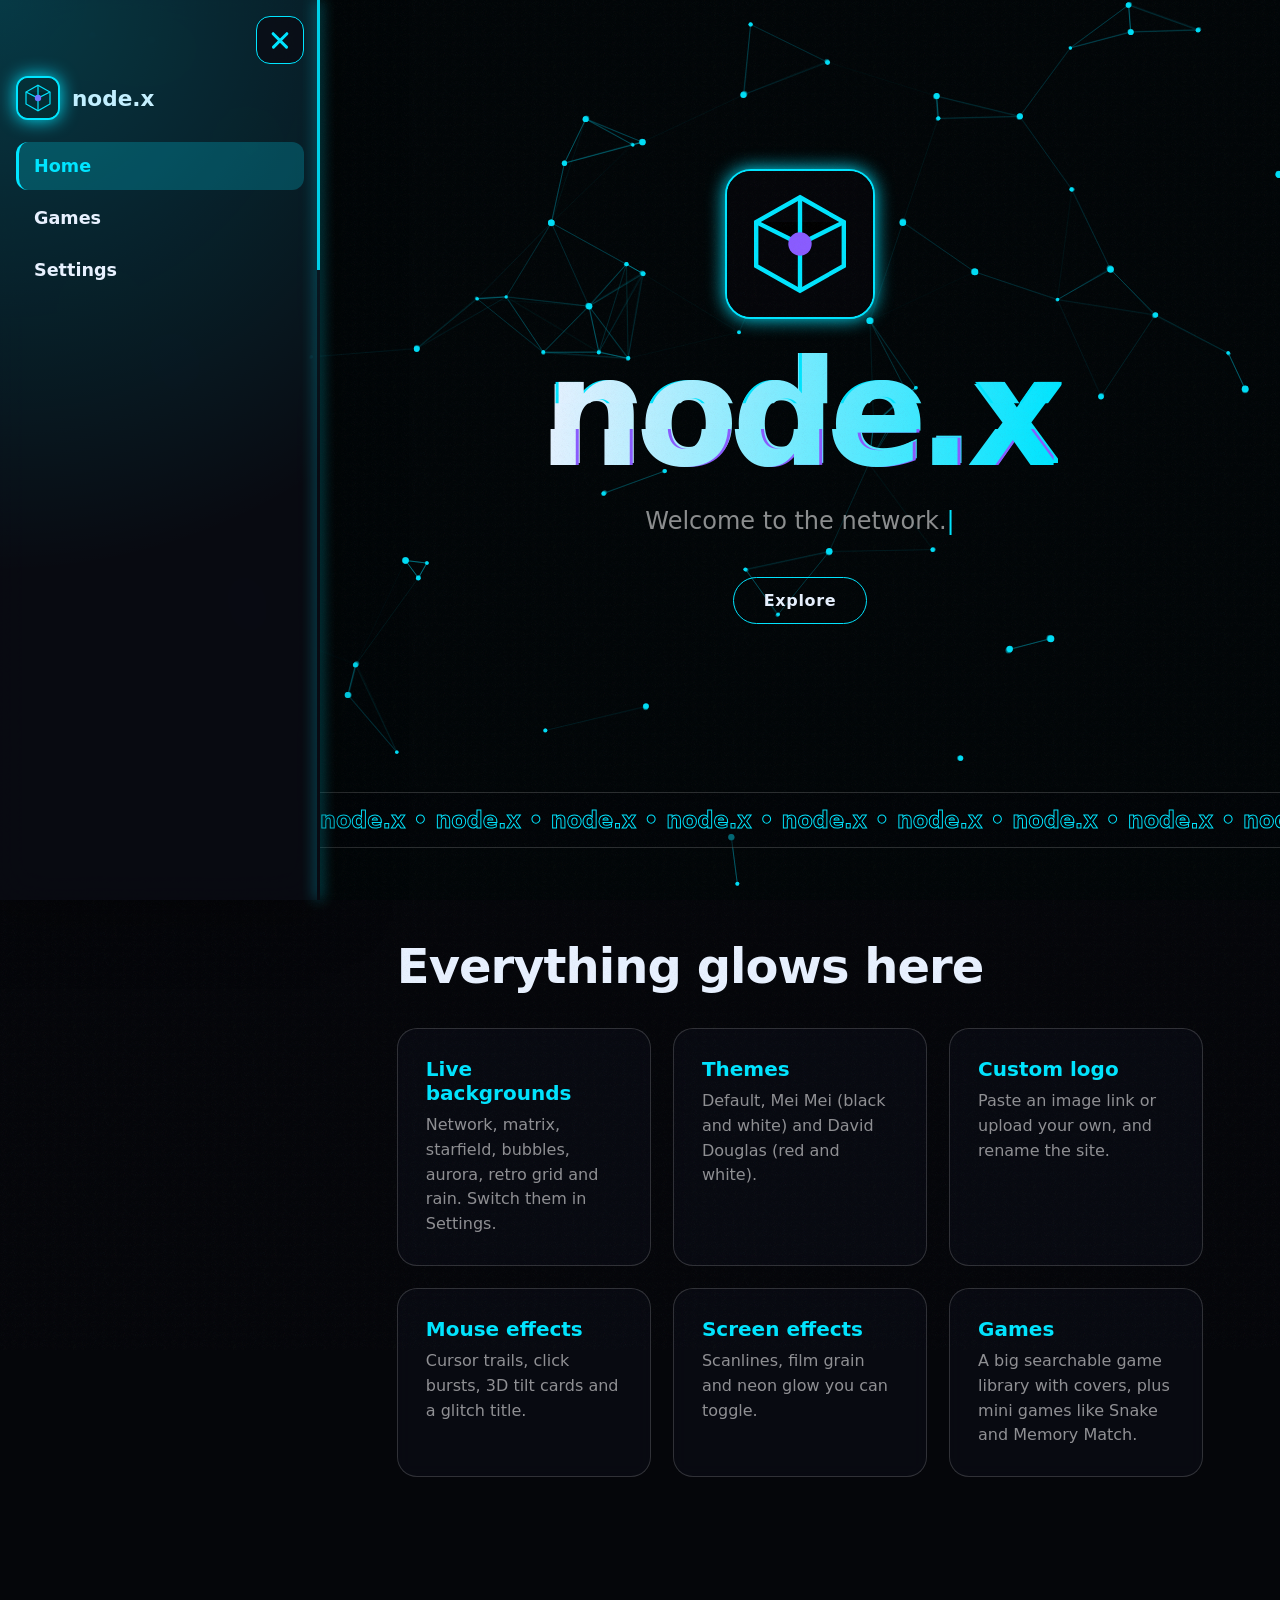
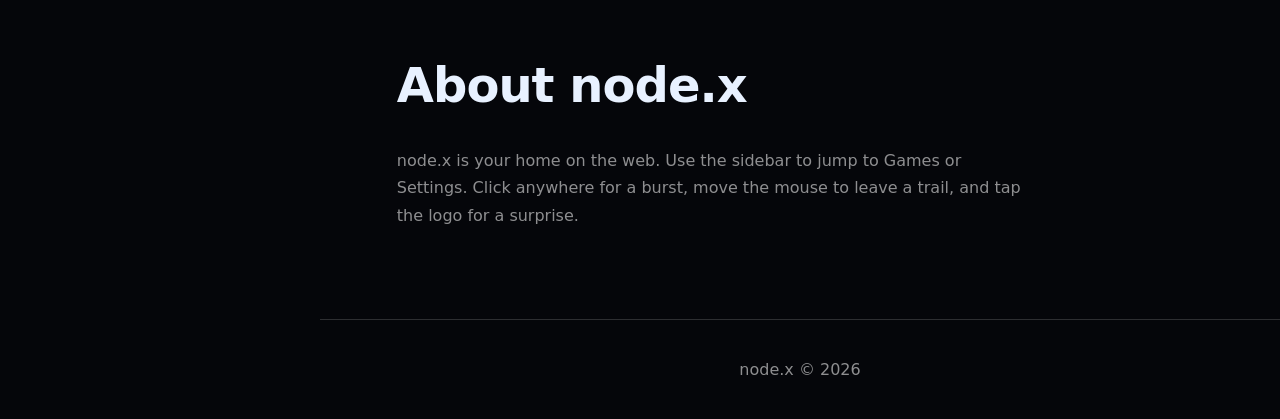
==== commit f3355a12: "Update print statement from 'Hello' to 'Goodbye'" ====
--- a/index.html
+++ b/index.html
@@ -5,24 +5,24 @@
 <meta name="viewport" content="width=device-width, initial-scale=1">
 <title>node.x</title>
 <style>
-:root{--bg:#05060a;--fg:#e8f1ff;--accent:#00e5ff;--acc2:#8a5cff;--muted:rgba(255,255,255,.55);--panel:rgba(10,12,20,.94);--line:rgba(255,255,255,.16)}
+:root{--bg:#05060a;--fg:#e8f1ff;--accent:#00e5ff;--acc2:#8a5cff;--muted:rgba(255,255,255,.55);--panel:rgba(10,12,20,.82);--line:rgba(255,255,255,.16)}
 *{box-sizing:border-box;margin:0;padding:0}
 html{scroll-behavior:smooth}
 body{background:var(--bg);color:var(--fg);font-family:"Segoe UI",system-ui,-apple-system,Helvetica,Arial,sans-serif;min-height:100vh;overflow-x:hidden;transition:background .6s,color .6s}
 #fx{position:fixed;inset:0;width:100%;height:100%;z-index:0;pointer-events:none}
-body.scan::after{content:"";position:fixed;inset:0;z-index:60;pointer-events:none;background:repeating-linear-gradient(0deg,rgba(0,0,0,.28) 0 1px,transparent 1px 3px)}
+body.scan::after{content:"";position:fixed;inset:0;z-index:60;pointer-events:none;background:repeating-linear-gradient(0deg,rgba(0,0,0,.28) 0 1px,transparent 1px 3px);animation:flick 4s steps(2) infinite}
 @keyframes flick{50%{opacity:.7}}
-body.grain::before{content:"";position:fixed;inset:0;z-index:59;pointer-events:none;opacity:.07;background-image:url("data:image/svg+xml,%3Csvg xmlns='http://www.w3.org/2000/svg' width='160' height='160'%3E%3Cfilter id='n'%3E%3CfeTurbulence baseFrequency='.9'/%3E%3C/filter%3E%3Crect width='160' height='160' filter='url(%23n)'/%3E%3C/svg%3E")}
+body.grain::before{content:"";position:fixed;inset:-50%;z-index:59;pointer-events:none;opacity:.07;background-image:url("data:image/svg+xml,%3Csvg xmlns='http://www.w3.org/2000/svg' width='160' height='160'%3E%3Cfilter id='n'%3E%3CfeTurbulence baseFrequency='.9'/%3E%3C/filter%3E%3Crect width='160' height='160' filter='url(%23n)'/%3E%3C/svg%3E");animation:gr .6s steps(3) infinite}
 @keyframes gr{33%{transform:translate(-3%,2%)}66%{transform:translate(2%,-3%)}}
 main,header,footer{position:relative;z-index:2}
 .logo{width:44px;height:44px;border-radius:12px;object-fit:contain;border:2px solid var(--accent);box-shadow:0 0 18px var(--accent);background:var(--bg)}
-header{display:flex;align-items:center;justify-content:space-between;padding:16px 5vw;position:sticky;top:0;z-index:20;background:color-mix(in srgb,var(--bg) 60%,transparent);border-bottom:1px solid var(--line)}
+header{display:flex;align-items:center;justify-content:space-between;padding:16px 5vw;position:sticky;top:0;z-index:20;backdrop-filter:blur(12px);background:color-mix(in srgb,var(--bg) 60%,transparent);border-bottom:1px solid var(--line)}
 .brand{display:flex;align-items:center;gap:12px;font-weight:800;font-size:1.3rem;letter-spacing:.02em}
 nav{display:flex;gap:22px}
 nav a{color:var(--muted);text-decoration:none;transition:color .2s,text-shadow .2s}
 nav a:hover{color:var(--accent);text-shadow:0 0 12px var(--accent)}
 .hero{min-height:88vh;display:flex;flex-direction:column;align-items:center;justify-content:center;text-align:center;padding:60px 6vw;gap:22px}
-.hero .logo{width:150px;height:150px;border-radius:26px;animation:float 5s ease-in-out infinite}
+.hero .logo{width:150px;height:150px;border-radius:26px;animation:float 5s ease-in-out infinite,pulse 3s infinite}
 @keyframes float{50%{transform:translateY(-16px) rotate(3deg)}}
 @keyframes pulse{50%{box-shadow:0 0 60px var(--accent),0 0 120px var(--acc2)}}
 h1.title{font-size:clamp(3rem,13vw,9rem);font-weight:900;letter-spacing:-.04em;line-height:1;background:linear-gradient(90deg,var(--fg),var(--accent),var(--acc2),var(--fg));background-size:300% 100%;-webkit-background-clip:text;background-clip:text;color:transparent;animation:shine 6s linear infinite;position:relative}
@@ -42,7 +42,7 @@
 section{padding:90px 6vw}
 h2{font-size:clamp(1.8rem,5vw,3rem);margin-bottom:34px;letter-spacing:-.02em}
 .grid{display:grid;grid-template-columns:repeat(auto-fit,minmax(240px,1fr));gap:22px}
-.card{padding:28px;border:1px solid var(--line);border-radius:20px;background:var(--panel);transition:transform .15s,border-color .3s,box-shadow .3s;position:relative}
+.card{padding:28px;border:1px solid var(--line);border-radius:20px;background:var(--panel);backdrop-filter:blur(8px);transition:transform .15s,border-color .3s,box-shadow .3s;transform-style:preserve-3d;position:relative}
 .card:hover{border-color:var(--accent);box-shadow:0 0 34px color-mix(in srgb,var(--accent) 40%,transparent)}
 .card b{display:block;font-size:1.25rem;margin-bottom:8px;color:var(--accent)}
 .card p{color:var(--muted);line-height:1.55}
@@ -50,18 +50,18 @@
 
 /* sidebar */
 :root{--sw:min(320px,86vw)}
-
+main,footer{transition:margin-left .6s cubic-bezier(.2,.9,.2,1)}
 @media(min-width:900px){body.so main,body.so footer{margin-left:var(--sw)}}
-#side{will-change:transform;position:fixed;top:0;left:0;bottom:0;width:var(--sw);z-index:70;background:var(--panel);transform:translateX(-104%);transition:transform .65s cubic-bezier(.2,.9,.2,1);box-shadow:0 0 60px rgba(0,0,0,.5)}
+#side{position:fixed;top:0;left:0;bottom:0;width:var(--sw);z-index:70;background:var(--panel);backdrop-filter:blur(20px);transform:translateX(-104%);transition:transform .65s cubic-bezier(.2,.9,.2,1);box-shadow:0 0 60px rgba(0,0,0,.5)}
 body.so #side{transform:none}
 #sc{height:100%;overflow-y:auto;padding:76px 16px 30px}
 #sc>*{opacity:0;transform:translateX(-30px);transition:opacity .5s,transform .5s}
 body.so #sc>*{opacity:1;transform:none}
 #edge{position:absolute;right:0;top:0;bottom:0;width:3px;background:linear-gradient(var(--accent),var(--accent)) no-repeat;background-size:100% 30%;animation:edge 3s ease-in-out infinite;box-shadow:0 0 14px var(--accent);opacity:.9}
 @keyframes edge{0%{background-position:0 -40%}100%{background-position:0 140%}}
-#side::before{content:"";position:absolute;inset:0;pointer-events:none;background:radial-gradient(circle at 0 0,color-mix(in srgb,var(--accent) 22%,transparent),transparent 60%)}
+#side::before{content:"";position:absolute;inset:0;pointer-events:none;background:radial-gradient(circle at 0 0,color-mix(in srgb,var(--accent) 22%,transparent),transparent 60%);animation:glow 6s ease-in-out infinite alternate}
 @keyframes glow{to{background:radial-gradient(circle at 0 100%,color-mix(in srgb,var(--acc2) 26%,transparent),transparent 60%)}}
-#tog{position:fixed;top:16px;left:16px;z-index:75;width:48px;height:48px;border-radius:14px;border:1.5px solid var(--accent);background:var(--panel);cursor:pointer;box-shadow:0 0 18px color-mix(in srgb,var(--accent) 60%,transparent);transition:left .65s cubic-bezier(.2,.9,.2,1),transform .2s}
+#tog{position:fixed;top:16px;left:16px;z-index:75;width:48px;height:48px;border-radius:14px;border:1.5px solid var(--accent);background:var(--panel);backdrop-filter:blur(10px);cursor:pointer;box-shadow:0 0 18px color-mix(in srgb,var(--accent) 60%,transparent);transition:left .65s cubic-bezier(.2,.9,.2,1),transform .2s}
 body.so #tog{left:calc(var(--sw) - 64px);box-shadow:none}
 #tog:hover{transform:scale(1.1) rotate(-4deg)}
 #tog i{position:absolute;left:12px;right:12px;height:2.5px;border-radius:2px;background:var(--accent);transition:.4s cubic-bezier(.2,.9,.2,1)}
@@ -90,4 +90,424 @@
 @media(max-width:899px){body.so #veil{opacity:1;pointer-events:auto}}
 
 .view{display:none}
-.view.on{display:block;animation:vin .6s
+.view.on{display:block;animation:vin .6s cubic-bezier(.2,.9,.2,1)}
+@keyframes vin{from{opacity:0;transform:translateY(30px) scale(.98);filter:blur(8px)}}
+.vp{padding:100px 6vw 80px;min-height:100vh}
+.set{display:grid;grid-template-columns:repeat(auto-fit,minmax(290px,1fr));gap:22px}
+.sp{padding:24px;border:1px solid var(--line);border-radius:20px;background:var(--panel);backdrop-filter:blur(10px)}
+.sp h3,.set h3{margin:0 0 12px;font-size:1.05rem;color:var(--accent)}
+.set label{display:flex;justify-content:space-between;align-items:center;gap:10px;margin:10px 0}
+.set input[type=text],.set select{width:100%;padding:10px;border-radius:10px;border:1px solid var(--line);background:rgba(128,128,128,.18);color:var(--fg);font:inherit}
+.set select option{color:#000}
+.set input[type=range]{width:55%;accent-color:var(--accent)}
+.set input[type=checkbox]{accent-color:var(--accent);width:20px;height:20px}
+.set input[type=color]{width:60px;height:34px;border:none;background:none;cursor:pointer}
+.nl{font-size:1.1rem;padding:14px 18px}
+.nl.act{color:var(--accent)}
+.gc{cursor:pointer;text-align:left;font:inherit;color:var(--fg)}
+.gc:hover{transform:translateY(-6px)}
+.gc b{font-size:1.3rem}
+.gh{display:flex;align-items:center;gap:16px;margin-bottom:18px}
+.gh h3{margin:0;font-size:1.4rem}
+.gm{color:var(--muted);text-align:center;margin:12px 0}
+#gb{display:flex;flex-direction:column;align-items:center}
+.ttt{display:grid;grid-template-columns:repeat(3,92px);gap:8px}
+.cell{width:92px;height:92px;font-size:2.4rem;font-weight:800;border-radius:16px;border:1.5px solid var(--line);background:transparent;color:var(--fg);cursor:pointer;transition:.2s}
+.cell:hover{border-color:var(--accent);box-shadow:0 0 16px var(--accent)}
+.mem{display:grid;grid-template-columns:repeat(4,76px);gap:8px}
+.mc{width:76px;height:76px;font-size:2rem;border-radius:14px;border:1.5px solid var(--accent);background:color-mix(in srgb,var(--accent) 14%,transparent);color:var(--fg);cursor:pointer;transition:transform .3s}
+.mc.up{background:var(--bg);transform:rotateY(360deg)}
+.mc.dn{border-color:#3ddc84;opacity:.65}
+.btn.big{font-size:1.6rem;padding:34px 60px;border-radius:30px}
+
+.tags{display:flex;gap:8px;flex-wrap:wrap;margin-bottom:16px}
+.chip{cursor:pointer;padding:9px 18px;border-radius:99px;border:1.5px solid var(--line);background:transparent;color:var(--fg);font:inherit;transition:.25s}
+.chip.on,.chip:hover{border-color:var(--accent);color:var(--accent);box-shadow:0 0 14px color-mix(in srgb,var(--accent) 45%,transparent)}
+#gq{width:100%;max-width:520px;padding:13px 20px;border-radius:99px;border:1.5px solid var(--line);background:var(--panel);color:var(--fg);font:inherit;margin-bottom:14px;transition:.25s}
+#gq:focus{outline:none;border-color:var(--accent);box-shadow:0 0 20px color-mix(in srgb,var(--accent) 45%,transparent)}
+.lgrid{display:grid;grid-template-columns:repeat(auto-fill,minmax(150px,1fr));gap:16px}
+.lc{cursor:pointer;border:1px solid var(--line);border-radius:18px;overflow:hidden;background:var(--panel);color:var(--fg);font:inherit;text-align:left;padding:0;transition:transform .25s,box-shadow .25s,border-color .25s;animation:vin .5s both}
+.lc:hover{transform:translateY(-6px) scale(1.03);border-color:var(--accent);box-shadow:0 0 28px color-mix(in srgb,var(--accent) 45%,transparent)}
+.lc img{width:100%;aspect-ratio:1;object-fit:cover;display:block;background:rgba(128,128,128,.2)}
+.lc span{display:block;padding:10px 12px;font-weight:600;font-size:.92rem;line-height:1.25}
+#pf{height:min(78vh,820px);border:2px solid var(--accent);border-radius:16px;overflow:hidden;background:#000;display:flex;align-items:center;justify-content:center;box-shadow:0 0 30px color-mix(in srgb,var(--accent) 35%,transparent)}
+#pf iframe{width:100%;height:100%;border:0}
+.lw{position:relative}.lw .lc{width:100%;display:block}
+.hrt{position:absolute;top:8px;right:8px;width:34px;height:34px;border-radius:50%;border:none;background:rgba(0,0,0,.55);color:#fff;cursor:pointer;font-size:18px;line-height:1;transition:transform .25s,color .25s}
+.hrt:hover{transform:scale(1.2)}.hrt.on{color:#ff4d6d;box-shadow:0 0 14px #ff4d6d}
+#pfav.on{border-color:#ff4d6d;color:#ff4d6d}
+/* splash */
+#splash{position:fixed;inset:0;z-index:100;display:flex;flex-direction:column;align-items:center;justify-content:center;gap:20px;background:var(--bg);transition:opacity .9s,transform .9s,filter .9s}
+#splash.out{opacity:0;transform:scale(1.25);filter:blur(14px);pointer-events:none}
+#splash .logo{width:min(200px,42vw);height:min(200px,42vw);border-radius:30px;animation:float 4s ease-in-out infinite,pulse 2.5s infinite}
+#splash h1.title{font-size:clamp(3.4rem,16vw,10rem)}
+#splash small{color:var(--muted);letter-spacing:.3em}
+/* settings */
+#side h3{margin:20px 0 10px;font-size:.95rem;color:var(--accent)}
+#side label{display:flex;justify-content:space-between;align-items:center;gap:10px;margin:9px 0;font-size:.92rem}
+#side input[type=text],#side select{width:100%;padding:9px;border-radius:10px;border:1px solid var(--line);background:rgba(128,128,128,.18);color:var(--fg);font:inherit}
+#side select option{color:#000}
+#side input[type=range]{width:55%;accent-color:var(--accent)}
+#side input[type=color]{width:60px;height:34px;border:none;background:none;cursor:pointer}
+.themes{display:grid;grid-template-columns:1fr;gap:8px}
+.tb{cursor:pointer;padding:12px;border-radius:12px;border:1.5px solid var(--line);background:transparent;color:var(--fg);font:inherit;text-align:left;display:flex;gap:10px;align-items:center}
+.tb.on{border-color:var(--accent);box-shadow:0 0 14px var(--accent)}
+.tb i{width:26px;height:26px;border-radius:50%;border:2px solid var(--fg)}
+.row{display:flex;gap:8px;margin-top:8px}
+.row .btn{padding:9px 14px;font-size:.85rem;flex:1}
+.close{float:right;background:none;border:none;color:var(--fg);font-size:26px;cursor:pointer}
+.ripple{position:fixed;border:2px solid var(--accent);border-radius:50%;pointer-events:none;z-index:90;animation:rp .7s ease-out forwards}
+@keyframes rp{from{width:0;height:0;opacity:1;transform:translate(0,0)}to{width:140px;height:140px;opacity:0;transform:translate(-70px,-70px)}}
+@media (prefers-reduced-motion:reduce){*{animation-duration:.01s!important;animation-iteration-count:1!important}}
+
+</style>
+</head>
+<body class="glitch grain">
+<canvas id="fx"></canvas>
+
+
+<main>
+ <div class="view on" id="v-home">
+  <div class="hero">
+    <img class="logo" alt="logo">
+    <h1 class="title g" data-text="node.x">node.x</h1>
+    <div class="type" id="type"></div>
+    <button class="btn" onclick="document.getElementById('features').scrollIntoView()">Explore</button>
+  </div>
+  <div class="marq"><div id="mq"></div></div>
+  <section id="features">
+    <h2>Everything glows here</h2>
+    <div class="grid">
+      <div class="card"><b>Live backgrounds</b><p>Network, matrix, starfield, bubbles, aurora, retro grid and rain. Switch them in Settings.</p></div>
+      <div class="card"><b>Themes</b><p>Default, Mei Mei (black and white) and David Douglas (red and white).</p></div>
+      <div class="card"><b>Custom logo</b><p>Paste an image link or upload your own, and rename the site.</p></div>
+      <div class="card"><b>Mouse effects</b><p>Cursor trails, click bursts, 3D tilt cards and a glitch title.</p></div>
+      <div class="card"><b>Screen effects</b><p>Scanlines, film grain and neon glow you can toggle.</p></div>
+      <div class="card"><b>Games</b><p>A big searchable game library with covers, plus mini games like Snake and Memory Match.</p></div>
+    </div>
+  </section>
+  <section id="about">
+    <h2>About node.x</h2>
+    <p style="max-width:62ch;line-height:1.7;color:var(--muted)">node.x is your home on the web. Use the sidebar to jump to Games or Settings. Click anywhere for a burst, move the mouse to leave a trail, and tap the logo for a surprise.</p>
+  </section>
+ </div>
+ <div class="view vp" id="v-games">
+  <h2>Games</h2>
+  <div id="gwrap">
+   <div class="tags"><button class="chip tab on" data-tab="lib">Game library</button><button class="chip tab" data-tab="mini">Mini games</button></div>
+   <div id="lib">
+    <input id="gq" type="search" placeholder="Search games" autocomplete="off">
+    <div class="tags" id="gtags"><button class="chip tg on" data-tg="all">All</button><button class="chip tg" data-tg="flash">Flash</button><button class="chip tg" data-tg="emulator">Emulator</button><button class="chip tg" data-tg="port">Ports</button><button class="chip tg" data-tg="fav">Favorites</button><button class="chip tg" data-tg="recent">Recent</button><button class="chip" id="rnd">Random game</button></div>
+    <p class="gm" id="gcount" style="text-align:left">Loading games...</p>
+    <div class="lgrid" id="lg"></div>
+    <div style="text-align:center;margin-top:24px"><button class="btn" id="more" hidden>Load more</button></div>
+   </div>
+   <div id="mini" hidden><div class="grid" id="gl"></div></div>
+  </div>
+  <div class="sp" id="player" hidden>
+   <div class="gh"><button class="btn" id="pback">Back</button><h3 id="pt"></h3><span class="gm" id="pa" style="margin:0"></span>
+    <span style="margin-left:auto;display:flex;gap:8px"><button class="btn" id="pfav">Favorite</button><button class="btn" id="pfs">Fullscreen</button><button class="btn" id="pnew">New tab</button></span></div>
+   <div id="pf"></div>
+  </div>
+  <div class="sp" id="stage" hidden>
+   <div class="gh"><button class="btn" id="gback">Back</button><h3 id="gt"></h3></div>
+   <div id="gb"></div>
+  </div>
+ </div>
+ <div class="view vp" id="v-settings">
+  <h2>Settings</h2>
+  <div class="set">
+   <div class="sp"><h3>Theme</h3><div class="themes" id="themes"></div></div>
+   <div class="sp"><h3>Background effect</h3>
+    <select id="bg">
+     <option value="network">Network nodes</option><option value="matrix">Matrix code</option>
+     <option value="stars">Starfield warp</option><option value="bubbles">Bubbles</option>
+     <option value="aurora">Aurora</option><option value="grid">Retro grid</option>
+     <option value="rain">Rain</option><option value="none">None</option>
+    </select>
+    <label>Speed <input type="range" id="speed" min=".2" max="3" step=".1"></label>
+    <label>Density <input type="range" id="density" min="20" max="200" step="5"></label>
+   </div>
+   <div class="sp"><h3>Colors</h3><label>Accent color <input type="color" id="accent"></label></div>
+   <div class="sp"><h3>Effects</h3>
+    <label>Cursor trail <input type="checkbox" id="trail"></label>
+    <label>Click burst <input type="checkbox" id="burst"></label>
+    <label>Glitch title <input type="checkbox" id="glitch"></label>
+    <label>Scanlines <input type="checkbox" id="scan"></label>
+    <label>Film grain <input type="checkbox" id="grain"></label>
+    <label>3D card tilt <input type="checkbox" id="tilt"></label>
+   </div>
+   <div class="sp"><h3>Name and logo</h3>
+    <input type="text" id="name" maxlength="20">
+    <input type="text" id="logoUrl" placeholder="Paste image link" style="margin-top:8px">
+    <div class="row"><button class="btn" id="logoApply">Use link</button><button class="btn" id="logoFile">Upload</button><button class="btn" id="logoReset">Reset</button></div>
+    <input type="file" id="file" accept="image/*" hidden>
+   </div>
+   <div class="sp"><h3>Save data</h3><p class="gm" style="text-align:left">Game progress, favorites and settings are saved in this browser. Export a backup to move them to another device.</p><div class="row"><button class="btn" id="exp">Export</button><button class="btn" id="imp">Import</button></div><input type="file" id="impf" accept=".json" hidden><div class="row"><button class="btn" id="clr">Clear game saves</button></div></div>
+   <div class="sp"><h3>Reset</h3><p class="gm" style="text-align:left">Put every setting back to the default.</p><div class="row"><button class="btn" id="reset">Reset everything</button></div></div>
+  </div>
+ </div>
+</main>
+<footer><span class="nm">node.x</span> &copy; 2026</footer>
+
+<button id="tog" aria-label="Toggle menu"><i></i><i></i><i></i></button>
+<div id="veil"></div>
+<aside id="side" aria-label="Menu">
+ <div id="sc">
+  <div class="sb"><img class="logo" alt="logo"><span class="nm">node.x</span></div>
+  <nav id="nav"><i id="pill"></i>
+   <a class="nl" href="#home" data-v="home">Home</a><a class="nl" href="#games" data-v="games">Games</a><a class="nl" href="#settings" data-v="settings">Settings</a>
+  </nav>
+ </div>
+ <i id="edge"></i>
+</aside>
+
+<script>
+const $=s=>document.querySelector(s),$$=s=>[...document.querySelectorAll(s)];
+const DEF="data:image/svg+xml,"+encodeURIComponent('<svg xmlns="http://www.w3.org/2000/svg" viewBox="0 0 100 100"><rect width="100" height="100" fill="#05060a"/><g stroke="#00e5ff" stroke-width="3"><path d="M50 18 80 35 80 65 50 82 20 65 20 35Z" fill="none"/><path d="M50 18V50M20 35 50 50 80 35M50 50V82"/></g><circle cx="50" cy="50" r="8" fill="#8a5cff"/></svg>');
+const THEMES={
+ node:{label:"node.x (default)",bg:"#05060a",fg:"#e8f1ff",accent:"#00e5ff",acc2:"#8a5cff",logo:DEF,name:"node.x",sw:"#00e5ff"},
+ mei:{label:"Mei Mei theme",bg:"#000000",fg:"#ffffff",accent:"#ffffff",acc2:"#8c8c8c",logo:"https://tr.rbxcdn.com/180DAY-a175ab77fef306e1a567da03872fd10f/420/420/BackAccessory/Webp/noFilter",name:"node.x",sw:"#fff"},
+ david:{label:"David Douglas",bg:"#8f0a1a",fg:"#ffffff",accent:"#ffffff",acc2:"#ff4d5e",logo:"https://cache.bsnsports.com/comp/sls/get/43/15387?f=jpg&sid=15387&ts=1749478020",name:"node.x",sw:"#d6122b"}
+};
+const D={theme:"node",bg:"network",speed:1,density:70,accent:"",trail:true,burst:true,glitch:true,scan:false,grain:true,tilt:true,name:"node.x",logo:""};
+let S={...D};
+try{Object.assign(S,JSON.parse(localStorage.getItem("nodex")||"{}"))}catch(e){}
+const save=()=>{try{localStorage.setItem("nodex",JSON.stringify(S))}catch(e){}};
+
+function apply(){
+ const t=THEMES[S.theme]||THEMES.node,r=document.documentElement.style;
+ r.setProperty("--bg",t.bg);r.setProperty("--fg",t.fg);
+ r.setProperty("--accent",S.accent||t.accent);r.setProperty("--acc2",t.acc2);
+ const src=S.logo||t.logo;
+ $$(".logo").forEach(i=>{i.onerror=()=>{i.onerror=null;i.src=DEF};i.src=src});
+ $$(".nm").forEach(n=>n.textContent=S.name);
+ $$("h1.title").forEach(h=>{h.textContent=S.name;h.dataset.text=S.name});
+ document.title=S.name;
+ const b=document.body.classList;
+ b.toggle("glitch",S.glitch);b.toggle("scan",S.scan);b.toggle("grain",S.grain);
+ $$(".tb").forEach(x=>x.classList.toggle("on",x.dataset.t===S.theme));
+ $("#bg").value=S.bg;$("#speed").value=S.speed;$("#density").value=S.density;
+ $("#accent").value=S.accent||t.accent;
+ ["trail","burst","glitch","scan","grain","tilt"].forEach(k=>$("#"+k).checked=S[k]);
+ $("#name").value=S.name;
+ $("#mq").textContent=(Array(12).fill(S.name+"  \u2022  ").join(""));
+ colors();init();save();
+}
+// themes list
+$("#themes").innerHTML=Object.entries(THEMES).map(([k,t])=>`<button class="tb" data-t="${k}"><i style="background:${t.sw}"></i>${t.label}</button>`).join("");
+$$(".tb").forEach(b=>b.onclick=()=>{S.theme=b.dataset.t;S.accent="";S.logo="";S.name=THEMES[S.theme].name;apply()});
+$("#bg").onchange=e=>{S.bg=e.target.value;apply()};
+$("#speed").oninput=e=>{S.speed=+e.target.value;save()};
+$("#density").oninput=e=>{S.density=+e.target.value;init();save()};
+$("#accent").oninput=e=>{S.accent=e.target.value;apply()};
+["trail","burst","glitch","scan","grain","tilt"].forEach(k=>$("#"+k).onchange=e=>{S[k]=e.target.checked;apply()});
+$("#name").oninput=e=>{S.name=e.target.value||"node.x";apply()};
+$("#logoApply").onclick=()=>{const v=$("#logoUrl").value.trim();if(v){S.logo=v;apply()}};
+$("#logoReset").onclick=()=>{S.logo="";apply()};
+$("#logoFile").onclick=()=>$("#file").click();
+$("#file").onchange=e=>{const f=e.target.files[0];if(!f)return;const r=new FileReader();r.onload=()=>{S.logo=r.result;apply()};r.readAsDataURL(f)};
+$("#reset").onclick=()=>{S={...D};apply()};
+const B=document.body.classList;
+$("#tog").onclick=()=>B.toggle("so");$("#veil").onclick=()=>B.remove("so");
+document.addEventListener("keydown",e=>{if(e.key==="Escape")B.remove("so")});
+$$("#sc>*").forEach((e,i)=>e.style.transitionDelay=(.2+i*.07)+"s");
+$$(".ah").forEach(h=>h.onclick=()=>{const a=h.parentNode,o=a.classList.contains("open");$$(".acc").forEach(x=>x.classList.remove("open"));if(!o)a.classList.add("open")});
+function pill(){const c=$(".nl.act")||$(".nl"),p=$("#pill");p.style.top=c.offsetTop+"px";p.style.height=c.offsetHeight+"px"}
+function show(v){if(!$("#v-"+v))v="home";$$(".view").forEach(x=>x.classList.toggle("on",x.id==="v-"+v));$$(".nl").forEach(l=>l.classList.toggle("act",l.dataset.v===v));scrollTo(0,0);if(v!=="games")closeGame();if(v==="games"&&!loaded)loadLib();pill()}
+addEventListener("hashchange",()=>show(location.hash.slice(1)));addEventListener("resize",pill);
+$$(".nl").forEach(l=>l.onclick=()=>{if(innerWidth<900)B.remove("so")});
+
+// typing
+const lines=["Welcome to the network.","Pick a theme. Change everything.","Built with a lot of effects."];
+let li=0,ci=0,del=false;
+(function ty(){const w=lines[li];$("#type").textContent=w.slice(0,ci);
+ if(!del&&ci===w.length){del=true;return setTimeout(ty,1500)}
+ if(del&&ci===0){del=false;li=(li+1)%lines.length}
+ ci+=del?-1:1;setTimeout(ty,del?25:55)})();
+
+// tilt
+$$(".card").forEach(c=>{
+ c.onmousemove=e=>{if(!S.tilt)return;const r=c.getBoundingClientRect(),x=(e.clientX-r.left)/r.width-.5,y=(e.clientY-r.top)/r.height-.5;c.style.transform=`perspective(700px) rotateY(${x*18}deg) rotateX(${-y*18}deg) scale(1.04)`};
+ c.onmouseleave=()=>c.style.transform=""});
+
+
+// games
+const bestGet=k=>{try{return+localStorage.getItem("nx_"+k)||0}catch(e){return 0}},bestSet=(k,v)=>{try{localStorage.setItem("nx_"+k,v)}catch(e){}};
+function snake(el){
+ el.innerHTML='<canvas width="360" height="360" style="max-width:100%;border:2px solid var(--accent);border-radius:14px;background:rgba(0,0,0,.35);touch-action:none"></canvas><p class="gm">Score <b class="s1">0</b> &nbsp; Best <b class="s2">0</b></p><p class="gm s3">Arrow keys, WASD or swipe. Click the board to restart.</p>';
+ const c=el.querySelector("canvas"),x=c.getContext("2d"),N=18,Z=20,s1=el.querySelector(".s1"),s2=el.querySelector(".s2");
+ let sn,d,nd,f,sc,alive,best=bestGet("snake");s2.textContent=best;
+ function food(){do{f={x:Math.random()*N|0,y:Math.random()*N|0}}while(sn.some(p=>p.x===f.x&&p.y===f.y))}
+ function reset(){sn=[{x:9,y:9},{x:8,y:9},{x:7,y:9}];d=nd={x:1,y:0};sc=0;alive=true;s1.textContent=0;food()}
+ function draw(){x.clearRect(0,0,360,360);x.fillStyle=C.b;x.shadowColor=C.b;x.shadowBlur=14;x.fillRect(f.x*Z+3,f.y*Z+3,Z-6,Z-6);
+  x.fillStyle=C.a;x.shadowColor=C.a;sn.forEach((p,i)=>{x.globalAlpha=1-i/(sn.length+6);x.fillRect(p.x*Z+1,p.y*Z+1,Z-2,Z-2)});x.globalAlpha=1;x.shadowBlur=0;
+  if(!alive){x.fillStyle="rgba(0,0,0,.6)";x.fillRect(0,0,360,360);x.fillStyle="#fff";x.font="bold 28px sans-serif";x.textAlign="center";x.fillText("Game over: "+sc,180,180)}}
+ function step(){if(!alive)return;d=nd;const h={x:sn[0].x+d.x,y:sn[0].y+d.y};
+  if(h.x<0||h.y<0||h.x>=N||h.y>=N||sn.some(p=>p.x===h.x&&p.y===h.y)){alive=false;if(sc>best){best=sc;bestSet("snake",best);s2.textContent=best}draw();return}
+  sn.unshift(h);if(h.x===f.x&&h.y===f.y){sc++;s1.textContent=sc;food();burst(c.getBoundingClientRect().x+h.x*Z,c.getBoundingClientRect().y+h.y*Z,10)}else sn.pop();draw()}
+ function dir(a,b){if(a&&d.x===0)nd={x:a,y:0};if(b&&d.y===0)nd={x:0,y:b}}
+ const K={ArrowLeft:[-1,0],a:[-1,0],ArrowRight:[1,0],d:[1,0],ArrowUp:[0,-1],w:[0,-1],ArrowDown:[0,1],s:[0,1]};
+ const kd=e=>{const k=K[e.key];if(k){e.preventDefault();dir(k[0],k[1])}};
+ let tx,ty;c.addEventListener("touchstart",e=>{tx=e.touches[0].clientX;ty=e.touches[0].clientY},{passive:true});
+ c.addEventListener("touchend",e=>{const dx=e.changedTouches[0].clientX-tx,dy=e.changedTouches[0].clientY-ty;if(Math.abs(dx)>Math.abs(dy))dir(Math.sign(dx),0);else dir(0,Math.sign(dy))});
+ c.onclick=()=>{if(!alive){reset();draw()}};
+ addEventListener("keydown",kd);reset();draw();const iv=setInterval(step,105);
+ return()=>{clearInterval(iv);removeEventListener("keydown",kd)}}
+function ttt(el){
+ const L=[[0,1,2],[3,4,5],[6,7,8],[0,3,6],[1,4,7],[2,5,8],[0,4,8],[2,4,6]],w={X:0,O:0,D:0};let B,over,msg;
+ const win=(b,p)=>L.some(l=>l.every(i=>b[i]===p));
+ function ai(){const e=B.map((v,i)=>v?-1:i).filter(i=>i>=0);for(const p of["O","X"])for(const i of e){B[i]=p;const ok=win(B,p);B[i]="";if(ok)return i}if(!B[4])return 4;return e[Math.random()*e.length|0]}
+ function end(){if(win(B,"X")){w.X++;msg="You win!";over=1}else if(win(B,"O")){w.O++;msg="AI wins";over=1}else if(B.every(v=>v)){w.D++;msg="Draw";over=1}}
+ function play(i){if(over||B[i])return;B[i]="X";end();if(!over){B[ai()]="O";end()}render()}
+ function render(){el.innerHTML='<div class="ttt">'+B.map((v,i)=>`<button class="cell" data-i="${i}">${v}</button>`).join("")+`</div><p class="gm">${msg}</p><p class="gm">You ${w.X} &nbsp; Draw ${w.D} &nbsp; AI ${w.O}</p><button class="btn" id="again">New round</button>`;
+  el.querySelectorAll(".cell").forEach(b=>b.onclick=()=>play(+b.dataset.i));el.querySelector("#again").onclick=start}
+ function start(){B=Array(9).fill("");over=0;msg="Your move (X)";render()}
+ start();return()=>{}}
+function clicker(el){
+ let n=0,run=false,t0,iv,best=bestGet("click");
+ el.innerHTML=`<button class="btn big" id="cb">Click to start</button><p class="gm" id="ci">10 seconds. Click as fast as you can.</p><p class="gm">Best: <b id="cbst">${best}</b> clicks</p>`;
+ const b=el.querySelector("#cb"),i=el.querySelector("#ci");
+ b.onclick=e=>{if(!run){run=true;n=0;t0=Date.now();i.textContent="Go!";iv=setInterval(()=>{const l=10-(Date.now()-t0)/1000;if(l<=0){clearInterval(iv);run=false;if(n>best){best=n;bestSet("click",n);el.querySelector("#cbst").textContent=n}b.textContent="Play again";i.textContent=`Time! ${n} clicks, ${(n/10).toFixed(1)} per second`}else i.textContent=l.toFixed(1)+"s left"},50)}n++;if(run)b.textContent=n;burst(e.clientX,e.clientY,6)};
+ return()=>clearInterval(iv)}
+function memory(el){
+ const em=["\u{1F680}","\u{1F3AE}","\u26A1","\u{1F525}","\u{1F48E}","\u{1F308}","\u{1F47E}","\u{1F3AF}"];
+ let cards=[...em,...em].sort(()=>Math.random()-.5).map(e=>({e,up:0,dn:0})),open=[],moves=0,lock=false,tm;
+ function render(){const done=cards.every(c=>c.dn);el.innerHTML='<div class="mem">'+cards.map((c,i)=>`<button class="mc ${c.up||c.dn?"up":""} ${c.dn?"dn":""}" data-i="${i}">${c.up||c.dn?c.e:""}</button>`).join("")+`</div><p class="gm">Moves: ${moves}${done?" . You won!":""}</p><button class="btn" id="mr">Shuffle</button>`;
+  el.querySelectorAll(".mc").forEach(b=>b.onclick=()=>flip(+b.dataset.i));el.querySelector("#mr").onclick=()=>{clearTimeout(tm);memory(el)};}
+ function flip(i){const c=cards[i];if(lock||c.up||c.dn)return;c.up=1;open.push(c);
+  if(open.length===2){moves++;lock=true;if(open[0].e===open[1].e){open.forEach(o=>{o.dn=1;o.up=0});open=[];lock=false}else tm=setTimeout(()=>{open.forEach(o=>o.up=0);open=[];lock=false;render()},750)}render()}
+ render();return()=>clearTimeout(tm)}
+const GAMES={snake:{t:"Snake",d:"Eat, grow, and do not crash.",run:snake},ttt:{t:"Tic Tac Toe",d:"Play X against the AI.",run:ttt},click:{t:"Click Speed",d:"How many clicks in 10 seconds?",run:clicker},mem:{t:"Memory Match",d:"Find all the matching pairs.",run:memory}};
+let stop=null;
+$("#gl").innerHTML=Object.entries(GAMES).map(([k,g])=>`<button class="card gc" data-g="${k}"><b>${g.t}</b><p>${g.d}</p></button>`).join("");
+function closeGame(){if(stop){stop();stop=null}tok++;$("#stage").hidden=true;$("#player").hidden=true;$("#pf").innerHTML="";$("#gwrap").hidden=false}
+$$(".gc").forEach(b=>b.onclick=()=>{const g=GAMES[b.dataset.g];closeGame();$("#gwrap").hidden=true;$("#stage").hidden=false;$("#gt").textContent=g.t;$("#gb").innerHTML="";stop=g.run($("#gb"))});
+$("#gback").onclick=closeGame;
+
+// game library (zones.json from your assets repo, html from your html repo)
+const CDN={cover:"https://cdn.jsdelivr.net/gh/duncan132/assets@main",html:"https://cdn.jsdelivr.net/gh/duncan132/html@main"};
+const RAW={cover:"https://raw.githubusercontent.com/duncan132/assets/main",html:"https://raw.githubusercontent.com/duncan132/html/main"};
+let Z=[],fl=[],shown=0,tag="all",loaded=false,tok=0,curHtml="",curG=null;
+const getJ=k=>{try{return JSON.parse(localStorage.getItem(k)||"[]")}catch(e){return[]}},setJ=(k,v)=>{try{localStorage.setItem(k,JSON.stringify(v))}catch(e){}};
+let favs=getJ("nx_fav"),rec=getJ("nx_recent");
+const COVERS=["https://cdn.jsdelivr.net/gh/gn-math/covers@main","https://raw.githubusercontent.com/gn-math/covers/main","https://cdn.jsdelivr.net/gh/duncan132/covers@main","https://raw.githubusercontent.com/duncan132/covers/main",CDN.cover,RAW.cover];
+const coverUrl=(c,n)=>c.split("{COVER_URL}").join(COVERS[n]);
+function cf(i){const n=+i.dataset.n+1;if(n<COVERS.length){i.dataset.n=n;i.src=coverUrl(i.dataset.c,n)}else{i.onerror=null;i.src=DEF}}
+const esc=t=>String(t).replace(/[&<>"]/g,c=>({"&":"&amp;","<":"&lt;",">":"&gt;",'"':"&quot;"}[c]));
+const fill=(u,b)=>u.split("{COVER_URL}").join(b.cover).split("{HTML_URL}").join(b.html);
+async function getList(){for(const u of [CDN.cover+"/zones.json",RAW.cover+"/zones.json"]){try{const r=await fetch(u);if(r.ok)return await r.json()}catch(e){}}throw new Error("x")}
+async function loadLib(){loaded=true;
+ try{Z=(await getList()).filter(g=>g.id>=0&&g.url&&g.cover);filt()}
+ catch(e){loaded=false;$("#gcount").textContent="Could not load the game list. Check your connection and reopen this tab."}}
+function filt(){const q=$("#gq").value.trim().toLowerCase();
+ let base=Z;if(tag==="fav")base=Z.filter(g=>favs.includes(g.id));else if(tag==="recent")base=rec.map(id=>Z.find(g=>g.id===id)).filter(Boolean);else if(tag!=="all")base=Z.filter(g=>(g.special||[]).includes(tag));
+ fl=base.filter(g=>!q||g.name.toLowerCase().includes(q));
+ shown=0;$("#lg").innerHTML="";$("#gcount").textContent=fl.length+" games";more()}
+function more(){const f=fl.slice(shown,shown+60);shown+=f.length;
+ $("#lg").insertAdjacentHTML("beforeend",f.map(g=>`<div class="lw"><button class="lc" data-id="${g.id}"><img loading="lazy" alt="" data-c="${esc(g.cover)}" data-n="0" src="${esc(coverUrl(g.cover,0))}" onerror="cf(this)"><span>${esc(g.name)}</span></button><button class="hrt ${favs.includes(g.id)?"on":""}" data-h="${g.id}" aria-label="Favorite">&#9829;</button></div>`).join(""));
+ $("#more").hidden=shown>=fl.length}
+$("#more").onclick=more;$("#gq").oninput=filt;
+function toggleFav(id){id=+id;favs=favs.includes(id)?favs.filter(x=>x!==id):[...favs,id];setJ("nx_fav",favs);
+ $$('[data-h="'+id+'"]').forEach(h=>h.classList.toggle("on",favs.includes(id)));pfavUp();if(tag==="fav"&&$("#player").hidden)filt()}
+function pfavUp(){const on=curG&&favs.includes(curG.id);$("#pfav").classList.toggle("on",!!on);$("#pfav").innerHTML=on?"&#9829; Favorited":"&#9825; Favorite"}
+$("#pfav").onclick=()=>{if(curG)toggleFav(curG.id)};
+$("#rnd").onclick=()=>{if(Z.length)play(Z[Math.random()*Z.length|0])};
+$("#lg").onclick=e=>{const h=e.target.closest(".hrt");if(h){e.stopPropagation();toggleFav(h.dataset.h);return}const b=e.target.closest(".lc");if(!b)return;const g=Z.find(x=>x.id==b.dataset.id);if(g)play(g)};
+$$(".tg").forEach(b=>b.onclick=()=>{tag=b.dataset.tg;$$(".tg").forEach(x=>x.classList.toggle("on",x===b));filt()});
+$$(".tab").forEach(b=>b.onclick=()=>{$$(".tab").forEach(x=>x.classList.toggle("on",x===b));$("#lib").hidden=b.dataset.tab!=="lib";$("#mini").hidden=b.dataset.tab!=="mini"});
+async function play(g){
+ if(g.url.indexOf("{HTML_URL}")<0){open(g.url,"_blank");return}
+ closeGame();const my=++tok;curG=g;rec=[g.id,...rec.filter(x=>x!==g.id)].slice(0,24);setJ("nx_recent",rec);pfavUp();$("#gwrap").hidden=true;$("#player").hidden=false;
+ $("#pt").textContent=g.name;$("#pa").textContent=g.author?"by "+g.author:"";
+ const box=$("#pf");box.innerHTML='<p class="gm" style="color:#fff">Loading '+esc(g.name)+'...</p>';scrollTo(0,0);
+ let h="";
+ for(const b of [CDN,RAW]){try{const r=await fetch(fill(g.url,b));if(r.ok){h=await r.text();break}}catch(e){}}
+ if(my!==tok)return;
+ if(!h){box.innerHTML='<p class="gm" style="color:#fff">Could not load this game. Try again in a moment.</p>';return}
+ curHtml=fill(h,CDN);
+ const f=document.createElement("iframe");f.allow="fullscreen; autoplay; gamepad; clipboard-write; pointer-lock";f.setAttribute("allowfullscreen","");
+ f.setAttribute("sandbox","allow-scripts allow-same-origin allow-pointer-lock allow-popups allow-forms allow-modals allow-downloads");
+ f.srcdoc=curHtml;box.innerHTML="";box.appendChild(f)}
+$("#pback").onclick=closeGame;
+$("#pfs").onclick=()=>{const f=$("#pf iframe");if(f&&f.requestFullscreen)f.requestFullscreen()};
+$("#pnew").onclick=()=>{if(curHtml)open(URL.createObjectURL(new Blob([curHtml],{type:"text/html"})),"_blank")};
+
+// save data backup
+$("#exp").onclick=()=>{const o={};try{for(let i=0;i<localStorage.length;i++){const k=localStorage.key(i);o[k]=localStorage.getItem(k)}}catch(e){}
+ const a=document.createElement("a");a.href=URL.createObjectURL(new Blob([JSON.stringify(o)],{type:"application/json"}));a.download="nodex-saves.json";a.click()};
+$("#imp").onclick=()=>$("#impf").click();
+$("#impf").onchange=e=>{const f=e.target.files[0];if(!f)return;const r=new FileReader();r.onload=()=>{try{const o=JSON.parse(r.result);Object.keys(o).forEach(k=>localStorage.setItem(k,o[k]));location.reload()}catch(x){alert("That file is not a valid backup.")}};r.readAsText(f)};
+$("#clr").onclick=()=>{if(!confirm("Delete progress saved by all games? Your settings and favorites stay."))return;
+ try{Object.keys(localStorage).filter(k=>k!=="nodex"&&k.indexOf("nx_")!==0).forEach(k=>localStorage.removeItem(k))}catch(e){}alert("Game saves cleared.")};
+
+// canvas fx
+const cv=$("#fx"),g=cv.getContext("2d");let W,H,P=[],C={},mx=-999,my=-999,trail=[],bits=[],t0=0;
+function size(){W=cv.width=innerWidth;H=cv.height=innerHeight;init()}
+addEventListener("resize",size);
+function colors(){const s=getComputedStyle(document.documentElement);C={bg:s.getPropertyValue("--bg").trim(),fg:s.getPropertyValue("--fg").trim(),a:s.getPropertyValue("--accent").trim(),b:s.getPropertyValue("--acc2").trim()}}
+function init(){
+ const n=S.density,m=S.bg;P=[];
+ if(m==="matrix"){const cols=Math.floor(W/16);for(let i=0;i<cols;i++)P.push({x:i*16,y:Math.random()*H,v:2+Math.random()*4})}
+ else if(m==="aurora"){for(let i=0;i<5;i++)P.push({x:Math.random()*W,y:Math.random()*H,r:200+Math.random()*250,p:Math.random()*6,c:i%2})}
+ else if(m==="stars"){for(let i=0;i<n*4;i++)P.push({x:(Math.random()-.5)*W,y:(Math.random()-.5)*H,z:Math.random()*W})}
+ else if(m!=="grid"&&m!=="none"){for(let i=0;i<(m==="rain"?n*2:n);i++)P.push({x:Math.random()*W,y:Math.random()*H,vx:(Math.random()-.5),vy:(Math.random()-.5),r:m==="bubbles"?4+Math.random()*22:1.5+Math.random()*2,l:6+Math.random()*14})}
+}
+function burst(x,y,n=40){
+ if(!S.burst&&n<100&&arguments.length<3)return;
+ const d=document.createElement("div");d.className="ripple";d.style.left=x+"px";d.style.top=y+"px";document.body.appendChild(d);setTimeout(()=>d.remove(),800);
+ for(let i=0;i<n;i++){const a=Math.random()*6.283,s=1+Math.random()*6;bits.push({x,y,vx:Math.cos(a)*s,vy:Math.sin(a)*s,life:1,c:Math.random()<.5?C.a:C.b})}
+}
+addEventListener("click",e=>{if(S.burst&&!e.target.closest("#side,#tog,#splash"))burst(e.clientX,e.clientY)});
+addEventListener("mousemove",e=>{mx=e.clientX;my=e.clientY;if(S.trail)trail.push({x:mx,y:my,l:1})});
+addEventListener("touchmove",e=>{const t=e.touches[0];mx=t.clientX;my=t.clientY;if(S.trail)trail.push({x:mx,y:my,l:1})},{passive:true});
+
+function frame(t){
+ requestAnimationFrame(frame);const sp=S.speed,m=S.bg;t0=t*.001*sp;
+ g.globalCompositeOperation="source-over";
+ g.fillStyle=C.bg+(m==="matrix"||m==="rain"?"33":"55");
+ if(m==="matrix"||m==="rain")g.fillStyle=C.bg+"26";
+ g.fillRect(0,0,W,H);
+ g.fillStyle=C.a;g.strokeStyle=C.a;
+ if(m==="network"){
+  for(const p of P){p.x+=p.vx*sp;p.y+=p.vy*sp;if(p.x<0||p.x>W)p.vx*=-1;if(p.y<0||p.y>H)p.vy*=-1;
+   const dx=mx-p.x,dy=my-p.y,d=Math.hypot(dx,dy);if(d<160){p.x+=dx*.01;p.y+=dy*.01;g.globalAlpha=1-d/160;g.beginPath();g.moveTo(p.x,p.y);g.lineTo(mx,my);g.stroke()}
+   g.globalAlpha=.9;g.beginPath();g.arc(p.x,p.y,p.r,0,6.3);g.fill()}
+  g.globalAlpha=.25;
+  for(let i=0;i<P.length;i++)for(let j=i+1;j<P.length;j++){const d=Math.hypot(P[i].x-P[j].x,P[i].y-P[j].y);if(d<120){g.globalAlpha=.3*(1-d/120);g.beginPath();g.moveTo(P[i].x,P[i].y);g.lineTo(P[j].x,P[j].y);g.stroke()}}
+ }else if(m==="matrix"){
+  g.font="15px monospace";
+  for(const p of P){g.fillStyle=Math.random()<.04?C.fg:C.a;g.globalAlpha=1;g.fillText(String.fromCharCode(0x30A0+Math.random()*80|0),p.x,p.y);p.y+=p.v*sp*2;if(p.y>H+20&&Math.random()>.97)p.y=0;if(p.y>H+200)p.y=0}
+ }else if(m==="stars"){
+  g.globalAlpha=1;
+  for(const p of P){p.z-=6*sp;if(p.z<=1){p.z=W;p.x=(Math.random()-.5)*W;p.y=(Math.random()-.5)*H}
+   const k=W/p.z,x=p.x*k+W/2,y=p.y*k+H/2,r=Math.max(.3,(1-p.z/W)*3);g.fillStyle=r>2?C.a:C.fg;g.beginPath();g.arc(x,y,r,0,6.3);g.fill()}
+ }else if(m==="bubbles"){
+  for(const p of P){p.y-=(.3+p.r*.04)*sp;p.x+=Math.sin(t*.001+p.r)*.4;if(p.y<-40){p.y=H+40;p.x=Math.random()*W}
+   const d=Math.hypot(mx-p.x,my-p.y);if(d<p.r+8){p.y=H+40;burst(p.x,p.y,8)}
+   g.globalAlpha=.55;g.lineWidth=2;g.beginPath();g.arc(p.x,p.y,p.r,0,6.3);g.stroke();g.globalAlpha=.12;g.fill()}
+  g.lineWidth=1;
+ }else if(m==="aurora"){
+  g.globalCompositeOperation="lighter";
+  for(const p of P){const x=p.x+Math.sin(t0+p.p)*160,y=p.y+Math.cos(t0*.8+p.p)*110,gr=g.createRadialGradient(x,y,0,x,y,p.r);const c=p.c?C.b:C.a;gr.addColorStop(0,c+"66");gr.addColorStop(1,c+"00");g.fillStyle=gr;g.globalAlpha=1;g.fillRect(0,0,W,H)}
+ }else if(m==="grid"){
+  g.globalAlpha=.7;const hz=H*.45;g.lineWidth=1;
+  for(let i=-20;i<=20;i++){g.beginPath();g.moveTo(W/2+i*20,hz);g.lineTo(W/2+i*W*.14,H);g.stroke()}
+  const o=(t0*.5)%1;for(let i=0;i<14;i++){const k=Math.pow((i+o)/14,2.2),y=hz+(H-hz)*k;g.globalAlpha=.2+k*.6;g.beginPath();g.moveTo(0,y);g.lineTo(W,y);g.stroke()}
+  g.fillStyle=C.b;g.globalAlpha=.5;g.beginPath();g.arc(W/2,hz,Math.min(W,H)*.14,Math.PI,0);g.fill();
+ }else if(m==="rain"){
+  for(const p of P){p.y+=(8+p.l)*sp;p.x-=1.5*sp;if(p.y>H){p.y=-20;p.x=Math.random()*W}g.globalAlpha=.55;g.beginPath();g.moveTo(p.x,p.y);g.lineTo(p.x+2,p.y-p.l*1.6);g.stroke()}
+ }
+ // burst particles
+ g.globalAlpha=1;
+ for(let i=bits.length-1;i>=0;i--){const b=bits[i];b.x+=b.vx;b.y+=b.vy;b.vy+=.08;b.life-=.02;if(b.life<=0){bits.splice(i,1);continue}g.globalAlpha=b.life;g.fillStyle=b.c;g.fillRect(b.x,b.y,4,4)}
+ // cursor trail
+ for(let i=trail.length-1;i>=0;i--){const q=trail[i];q.l-=.04;if(q.l<=0){trail.splice(i,1);continue}g.globalAlpha=q.l;g.fillStyle=i%2?C.a:C.b;g.beginPath();g.arc(q.x,q.y,10*q.l,0,6.3);g.fill()}
+ g.globalAlpha=1;
+}
+colors();size();apply();requestAnimationFrame(frame);
+show(location.hash.slice(1)||"home");
+setTimeout(()=>{if(innerWidth>=900)B.add("so");pill()},300);
+</script>
+</body>
+</html>
